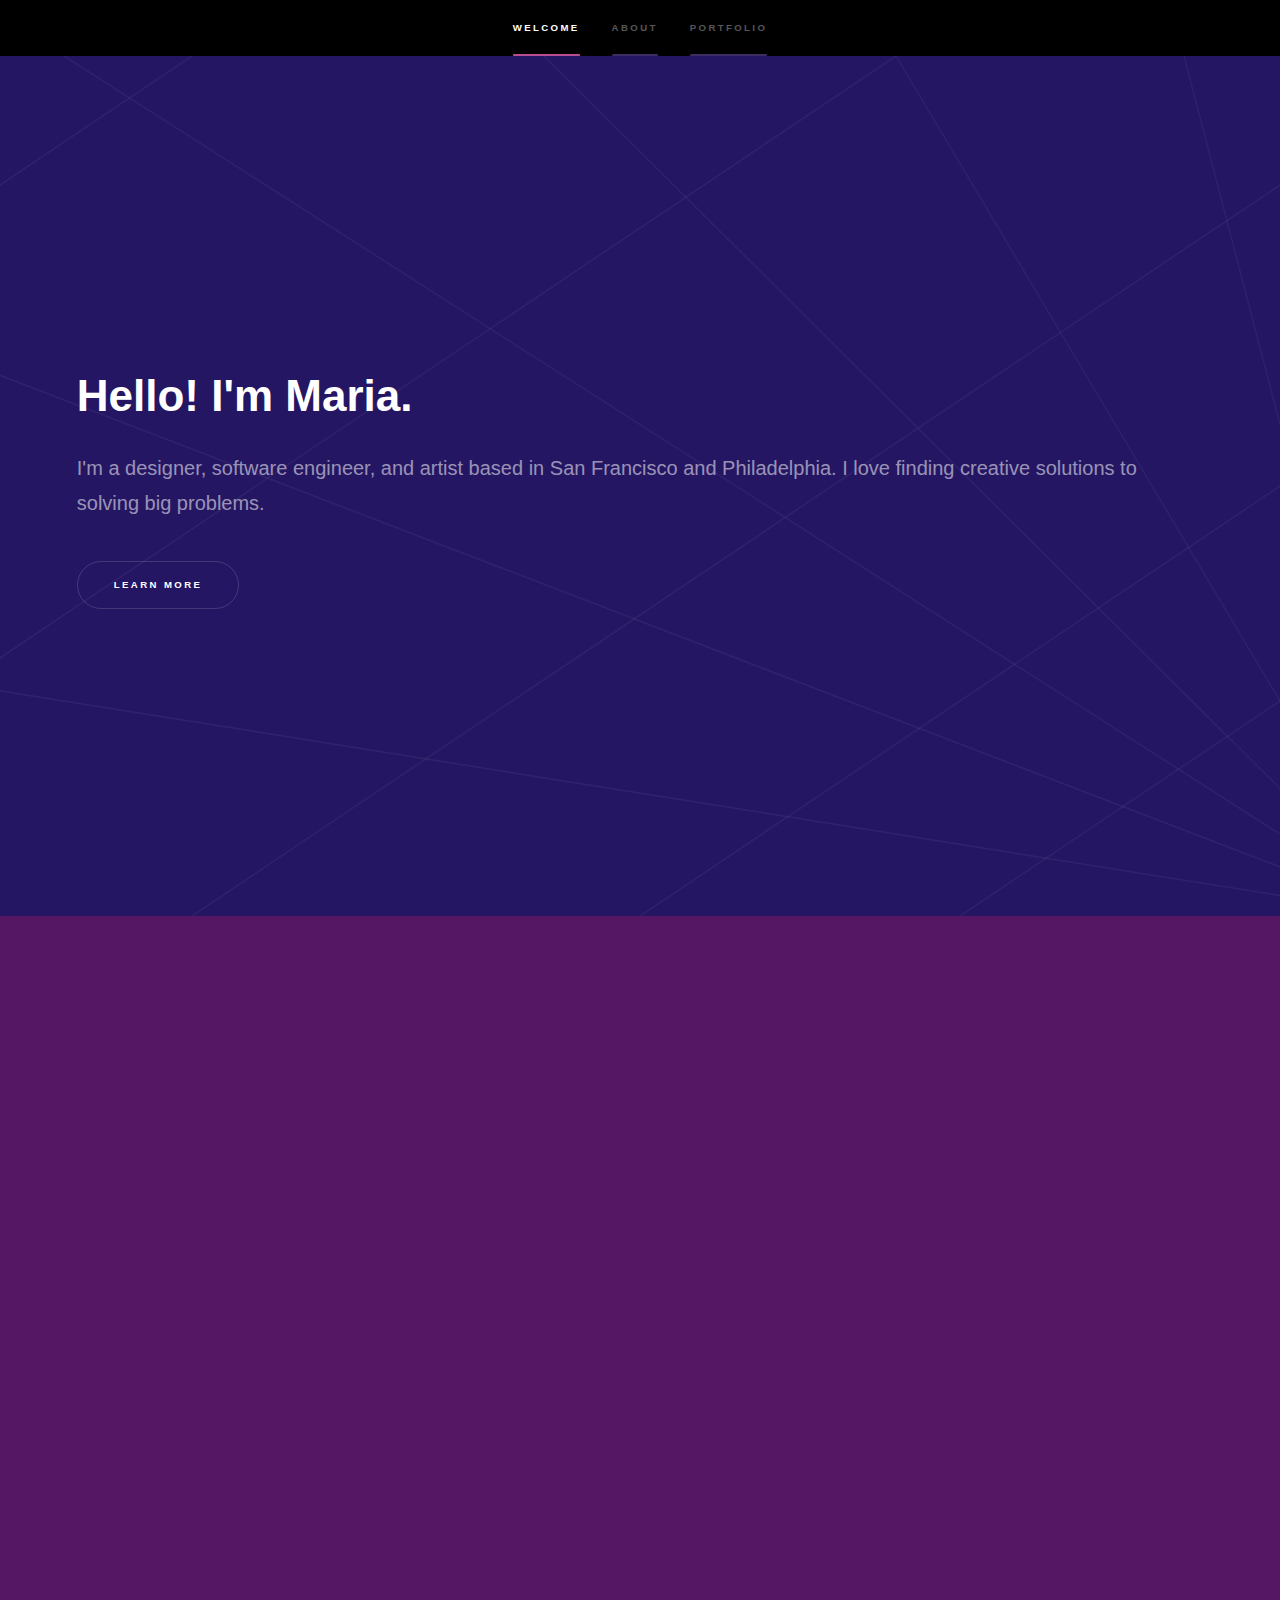
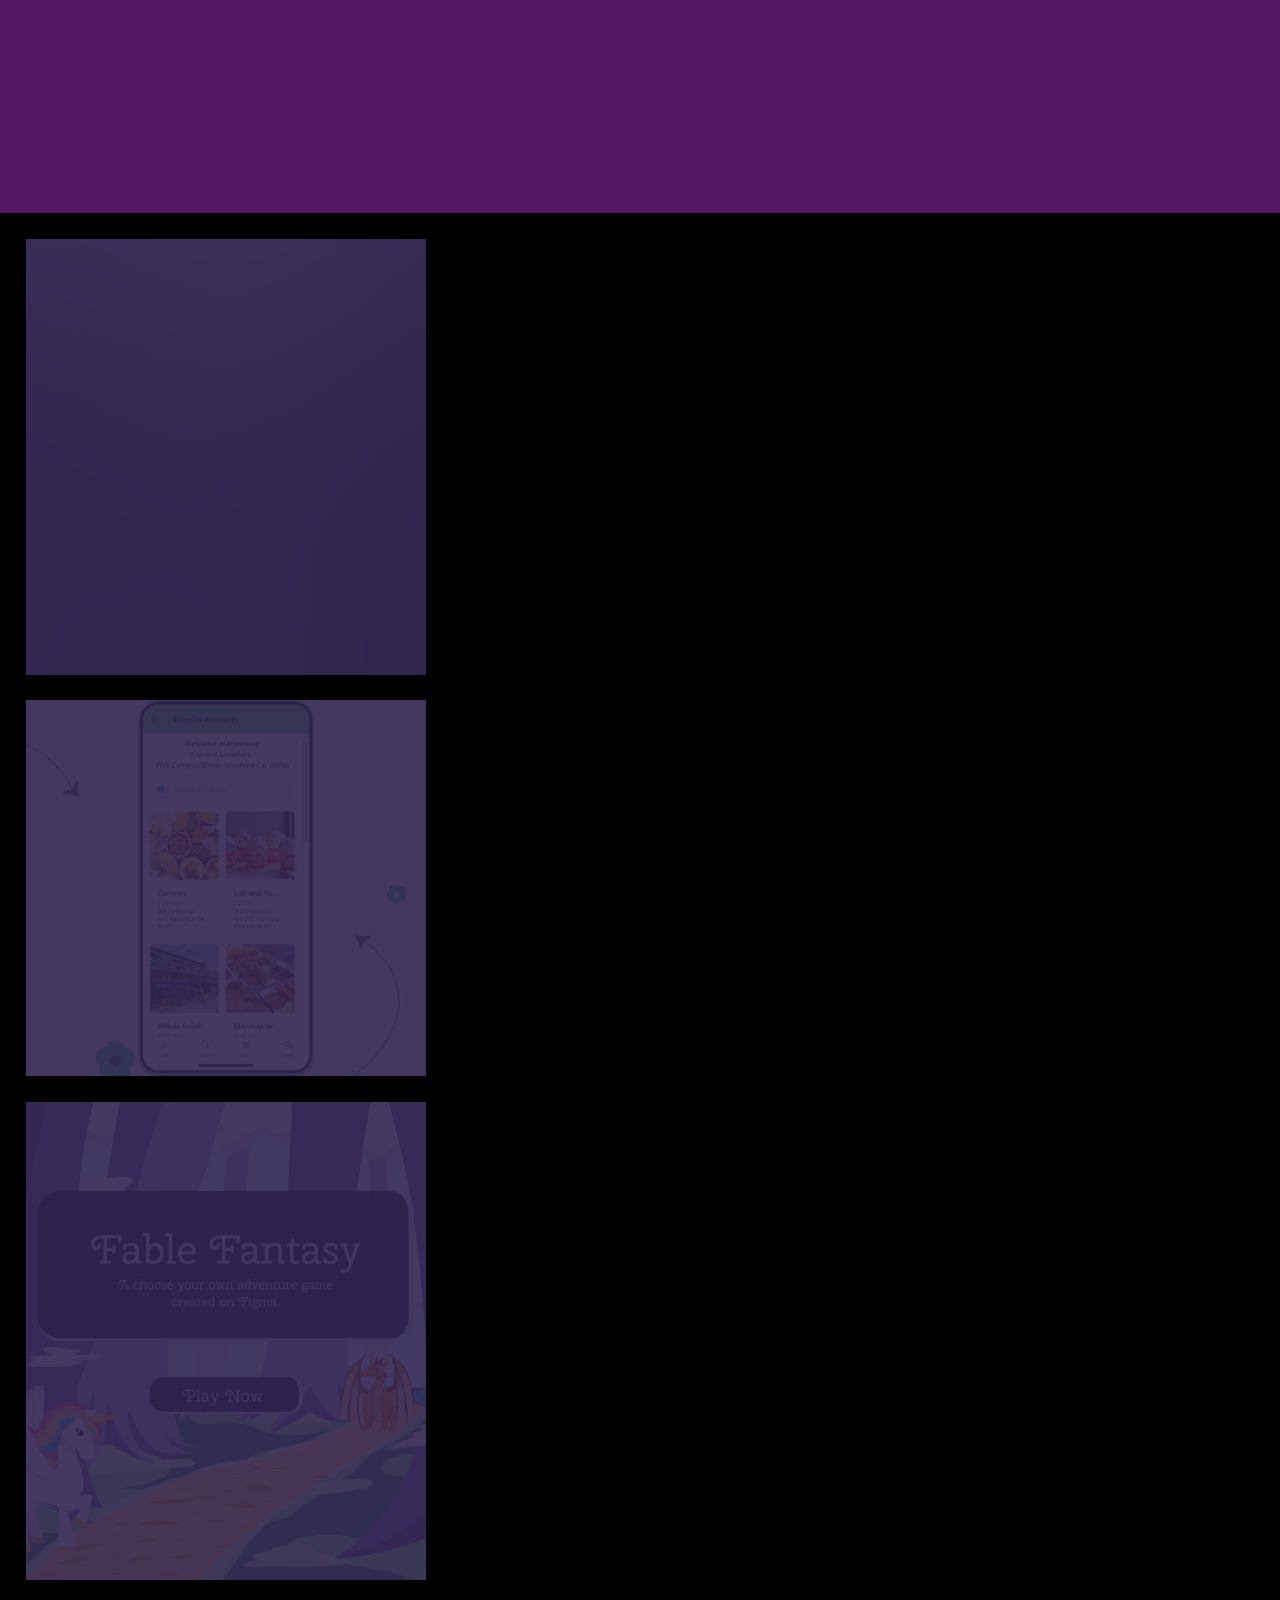
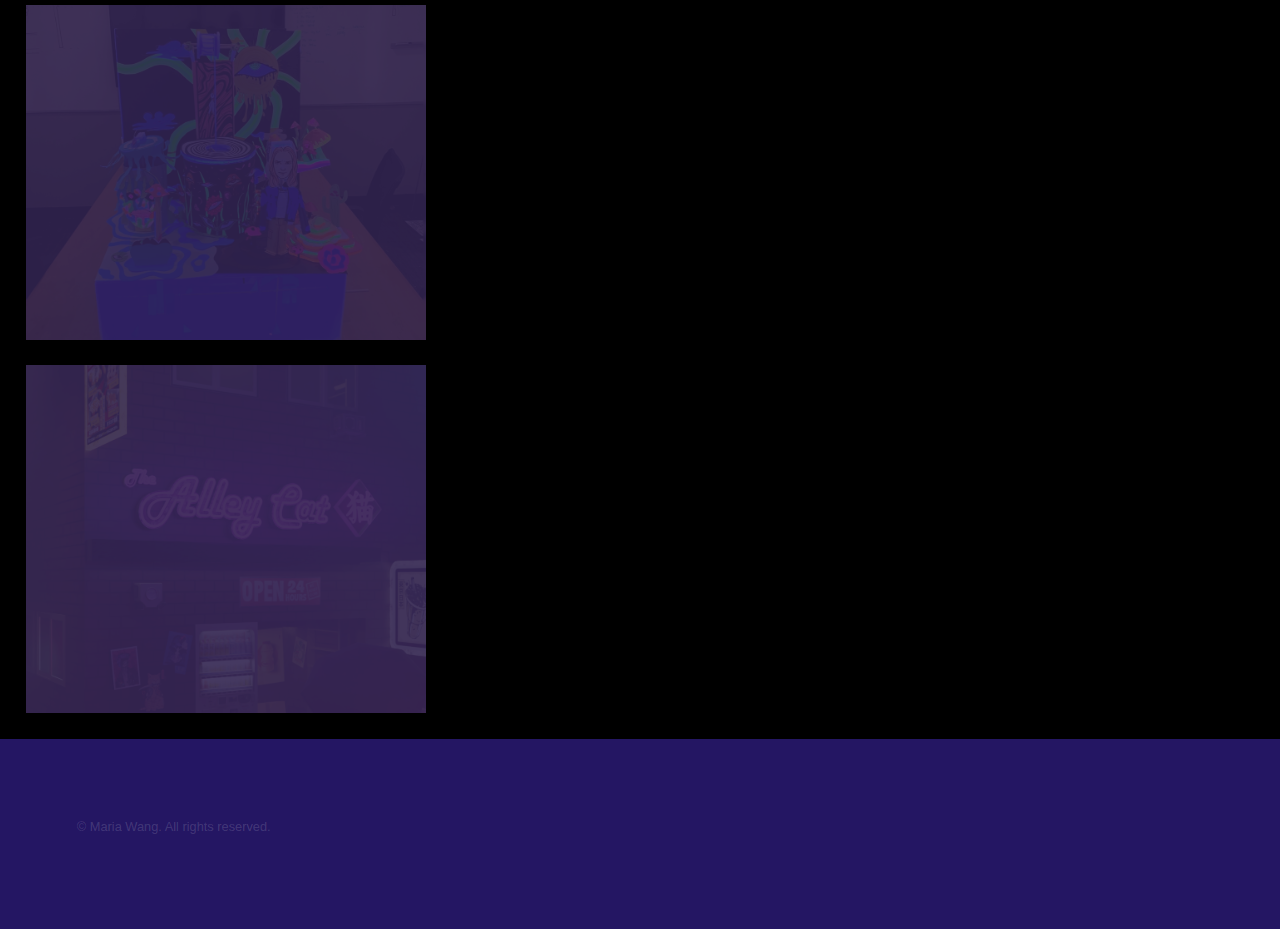
==== index.html @ 8a00b140 "revised portfolio" ====
<!DOCTYPE HTML>
<!--
	Hyperspace by HTML5 UP
	html5up.net | @ajlkn
	Free for personal and commercial use under the CCA 3.0 license (html5up.net/license)
-->
<html>
	<head>
		<title>Maria Wang</title>
		<meta charset="utf-8" />
		<meta name="viewport" content="width=device-width, initial-scale=1, user-scalable=no" />
		<link rel="stylesheet" href="assets/css/main.css" />
		<noscript><link rel="stylesheet" href="assets/css/noscript.css" /></noscript>
        <link rel="icon" type="image/x-icon" href="/images/favicon.ico">
	</head>
	<body class="is-preload">

		<!-- Sidebar -->
			<section id="sidebar">
				<div class="inner">
					<nav>
						<ul>
							<li><a href="#intro">Welcome</a></li>
							<li><a href="#one">About</a></li>
							<li><a href="#two">Portfolio</a></li>
							<!-- <li><a href="#three">Contact</a></li> -->
						</ul>
					</nav>
                    
				</div>
			</section>

		<!-- Wrapper -->
			<div id="wrapper">

				<!-- Intro -->
					<section id="intro" class="wrapper style1 fullscreen fade-up">
						<div class="inner">
                            <h1>Hello! I'm Maria.</h1>
                            <p>I'm a designer, software engineer, and artist based in San Francisco and Philadelphia. I love finding creative solutions to solving big problems.</p>
                            <ul class="actions">
                                <li><a href="#one" class="button scrolly">Learn More</a></li>
                            </ul>
						</div>
					</section>

				<!-- One: About -->
					<section id="one" class="wrapper style3 fade-up">
						<div class="inner">
                            <h2>About Me!</h2>
							<p>Hello! I'm an undergradate at Stanford University majoring in Design (AI + UI/UX track) and Computer Science (Human-Computer Interaction track). I'm interested in the intersection between technology, design, and social impact.</p>
                            <div class="split style1">
								<section>
									<div class="features">
                                        <section>
                                            <a class="icon solid major fa-server"></a>
                                            <h3>Backend and Data Science</h3>
                                            <p>Python, C, C++, PHP, Unix, Linux, Windows, MATLAB</p>
                                        </section>
                                        <section>
                                            <a class="icon solid major fa-laptop"></a>
                                            <h3>Frontend</h3>
                                            <p>HTML, CSS, JavaScript, React</p>
                                        </section>
                                        <section>
                                            <span class="icon solid major fa-pen-nib"></span>
                                            <h3>Design and Art</h3>
                                            <p>Blender, Figma, Webflow, Procreate, Adobe Photoshop and Illustrator</p>
                                        </section>
                                        <section>
                                            <span class="icon solid major fa-language"></span>
                                            <h3>Languages</h3>
                                            <p>Fluent in Mandarin, Conversational in Spanish</p>
                                        </section>
                                    </div>
								</section>
								<section>
									<ul class="contact">
										<li>
											<span class="image fit-profilepic"><img src="images/profile_pic.jpg" alt="" /></span>
										</li>
                                        <li>
											<h3>Locations</h3>
											<p>Stanford, CA<br />
											Philadelphia, PA</p>
										</li>
										<li>
											<h3>Interests!</h3>
											<p>renewables, volunteering, visual arts, indie music, museums, reading, chess, skateboarding, fashion, birds, sustainability, poetry, entrepreneurship</p>
										</li>
										<li>
											<h3>Socials</h3>
											<ul class="icons">
                                                <li><a href="https://www.linkedin.com/in/maria-wang-stanford/" class="icon brands fa-linkedin-in"><span class="label">LinkedIn</span></a></li>
                                                <li><a href="https://www.figma.com/@siegeofravens" class="icon brands fa-figma"><span class="label">Facebook</span></a></li>
                                                <li><a href="https://github.com/siegeofravens" class="icon brands fa-github"><span class="label">GitHub</span></a></li>
                                            </ul>
										</li>
									</ul>
								</section>
							</div>
						</div>
					</section>

				<!-- Two: Portfolio -->
					<section id="two" class="wrapper style2 spotlights">
						<section class="wrapper">
							<a href="https://devpost.com/software/redeal" class="image"><img src="images/pic02.jpg" alt="" data-position="center center" /></a>
							<div class="content">
								<div class="inner">
									<h2>Interval: Musical Matchmaking</h2>
									<p>Social app algorithmically matching users with their Spotify data.</p>
                                    <p>In a team of three, I am the lead front-end developer, designer, and user researcher. Currently working on early-stage user testing, refining the algorithm, and designing a consistent visual language.</p>
									<ul class="actions">
										<!-- <li><a href="https://devpost.com/software/redeal" class="button primary">Devpost</a></li> -->
                                        <li><blockquote>HTML, CSS, JavaScript, PHP, Figma, MySQL, Python</blockquote></li>
                                    </ul>
								</div>
							</div>
						</section>
                        <section class="wrapper">
							<a href="https://devpost.com/software/redeal" class="image"><img src="images/ReDeal-cover.jpg" alt="" data-position="center center" /></a>
							<div class="content">
								<div class="inner">
									<h2>ReDeal: Marketplace App</h2>
									<p>App facilitating sustainable, affordable shopping that prevents food and inventory waste. Built on ReTool using JavaScript, MongoDB, and HTML/CSS. Team project submitted to Treehacks 2023.</p>
									<ul class="actions">
										<li><a href="https://devpost.com/software/redeal" class="button primary">Devpost</a></li>
                                        <li><blockquote>HTML, CSS, JavaScript, Retool, MongoDB, Figma</blockquote></li>
                                    </ul>
								</div>
							</div>
						</section>
						<section class="wrapper">
							<a href="https://www.figma.com/community/file/1211294767256677250" class="image"><img src="images/fable-fantasy-cover.jpg" alt="" data-position="top center" /></a>
							<div class="content">
								<div class="inner">
									<h2>Fable Fantasy: A Choose-Your-Own-Adventure Game</h2>
									<p>A whimsical choose-your-own adventure game created on Figma. All vectors, art, and storylines are original. I primarily worked on Figma interactions, animation-friendly vectors, and collaborated with Ryan on the design language and color palette of the storylines. Team project for the course ME101: Visual Thinking.</p>
									<ul class="actions">
										<li><a href="https://www.figma.com/community/file/1211294767256677250/fable-fantasy-a-choose-your-own-adventure-game" class="button primary">Live Demo</a></li>
                                        <li><a href="https://www.ryanlian.com/design/fable-fantasy" class="button primary">Overview</a> <p>(Courtesy of Ryan Lian)</p></li>
                                        <li><blockquote>Figma, Procreate, Vectornator</blockquote></li>
                                    </ul>
								</div>
							</div>
						</section>
						<section class="wrapper">
							<a class="image"><img src="images/illusionland-cover.JPG" alt="" data-position="25% 25%" /></a>
							<div class="content">
								<div class="inner">
									<h2>Illusionland: Paper Automata</h2>
									<p>Creative automaton of a scene using foamboard and unique mechanics. Team project for the course ME101: Visual Thinking.</p>
									<ul class="actions">
										<!-- <li><a href="#" class="button">Learn more</a></li> -->
									</ul>
								</div>
							</div>
						</section>
                        <section class="wrapper">
							<a class="image"><img src="images/alleycat-cover.png" alt="" data-position="25% 25%" /></a>
							<div class="content">
								<div class="inner">
									<h2>Alley Cat Blender Rendering</h2>
									<p>Art created using Blender's ray tracing engine (Cycles). Uses original geometry, materials, and textures. Final project for the course CS148: Computer Graphics.</p>
									<ul class="actions">
										<!-- <li><a href="#" class="button">Learn more</a></li> -->
                                        <li><blockquote>Blender, Python</blockquote></li>
									</ul>
								</div>
							</div>
						</section>
					</section>



				<!-- Three 
					<section id="three" class="wrapper style1 fade-up">
						<div class="inner">
							<h2>Get in touch</h2>
							<p>Phasellus convallis elit id ullamcorper pulvinar. Duis aliquam turpis mauris, eu ultricies erat malesuada quis. Aliquam dapibus, lacus eget hendrerit bibendum, urna est aliquam sem, sit amet imperdiet est velit quis lorem.</p>
							<div class="split style1">
								<section>
									<form method="post" action="#">
										<div class="fields">
											<div class="field half">
												<label for="name">Name</label>
												<input type="text" name="name" id="name" />
											</div>
											<div class="field half">
												<label for="email">Email</label>
												<input type="text" name="email" id="email" />
											</div>
											<div class="field">
												<label for="message">Message</label>
												<textarea name="message" id="message" rows="5"></textarea>
											</div>
										</div>
										<ul class="actions">
											<li><a href="" class="button submit">Send Message</a></li>
										</ul>
									</form>
								</section>
								<section>
									<ul class="contact">
										<li>
											<h3>Address</h3>
											<span>12345 Somewhere Road #654<br />
											Nashville, TN 00000-0000<br />
											USA</span>
										</li>
										<li>
											<h3>Email</h3>
											<a href="#">user@untitled.tld</a>
										</li>
										<li>
											<h3>Phone</h3>
											<span>(000) 000-0000</span>
										</li>
										<li>
											<h3>Social</h3>
											<ul class="icons">
                                                <li><a href="https://www.linkedin.com/in/maria-wang-stanford/" class="icon brands fa-linkedin-in"><span class="label">LinkedIn</span></a></li>
                                                <li><a href="https://www.figma.com/@siegeofravens" class="icon brands fa-figma"><span class="label">Facebook</span></a></li>
                                                <li><a href="https://github.com/siegeofravens" class="icon brands fa-github"><span class="label">GitHub</span></a></li>
                                                <li><a href="https://www.instagram.com/siegeofravens/" class="icon brands fa-instagram"><span class="label">Instagram</span></a></li>
                                            </ul>
										</li>
									</ul>
								</section>
							</div>
						</div>
					</section>

			</div>
            -->

		<!-- Footer -->
			<footer id="footer" class="wrapper style1">
				<div class="inner">
					<ul class="menu">
						<li><p>&copy; Maria Wang. All rights reserved.</p></li>
					</ul>
				</div>
			</footer>

		<!-- Scripts -->
			<script src="assets/js/jquery.min.js"></script>
			<script src="assets/js/jquery.scrollex.min.js"></script>
			<script src="assets/js/jquery.scrolly.min.js"></script>
			<script src="assets/js/browser.min.js"></script>
			<script src="assets/js/breakpoints.min.js"></script>
			<script src="assets/js/util.js"></script>
			<script src="assets/js/main.js"></script>

	</body>
</html>
---- assets/css/main.css ----
@import url(fontawesome-all.min.css);

/*
	Hyperspace by HTML5 UP
	html5up.net | @ajlkn
	Free for personal and commercial use under the CCA 3.0 license (html5up.net/license)
*/

html, body, div, span, applet, object,
iframe, h1, h2, h3, h4, h5, h6, p, blockquote,
pre, a, abbr, acronym, address, big, cite,
code, del, dfn, em, img, ins, kbd, q, s, samp,
small, strike, strong, sub, sup, tt, var, b,
u, i, center, dl, dt, dd, ol, ul, li, fieldset,
form, label, legend, table, caption, tbody,
tfoot, thead, tr, th, td, article, aside,
canvas, details, embed, figure, figcaption,
footer, header, hgroup, menu, nav, output, ruby,
section, summary, time, mark, audio, video {
	margin: 0;
	padding: 0;
	border: 0;
	font-size: 100%;
    font-family: "Century Gothic", CenturyGothic, AppleGothic, sans-serif;
	vertical-align: baseline;}

article, aside, details, figcaption, figure,
footer, header, hgroup, menu, nav, section {
	display: block;}

body {
	line-height: 1;
}

ol, ul {
	list-style: none;
}

blockquote, q {
	quotes: none;
}

	blockquote:before, blockquote:after, q:before, q:after {
		content: '';
		content: none;
	}

table {
	border-collapse: collapse;
	border-spacing: 0;
}

body {
	-webkit-text-size-adjust: none;
}

mark {
	background-color: transparent;
	color: inherit;
}

input::-moz-focus-inner {
	border: 0;
	padding: 0;
}

input, select, textarea {
	-moz-appearance: none;
	-webkit-appearance: none;
	-ms-appearance: none;
	appearance: none;
}

/* Basic */

	@-ms-viewport {
		width: device-width;
	}

	body {
		-ms-overflow-style: scrollbar;
	}

	@media screen and (max-width: 480px) {

		html, body {
			min-width: 320px;
		}

	}

	html {
		box-sizing: border-box;
	}

	*, *:before, *:after {
		box-sizing: inherit;
	}

	body {
		background: #312450;
	}

		body.is-preload *, body.is-preload *:before, body.is-preload *:after {
			-moz-animation: none !important;
			-webkit-animation: none !important;
			-ms-animation: none !important;
			animation: none !important;
			-moz-transition: none !important;
			-webkit-transition: none !important;
			-ms-transition: none !important;
			transition: none !important;
		}

/* Type */

	body, input, select, textarea {
		color: rgba(255, 255, 255, 0.55);
		font-family: Arial, Helvetica, sans-serif;
		font-size: 16.5pt;
		font-weight: normal;
		line-height: 1.75;
	}

		@media screen and (max-width: 1680px) {

			body, input, select, textarea {
				font-size: 13pt;
			}

		}

		@media screen and (max-width: 1280px) {

			body, input, select, textarea {
				font-size: 12pt;
			}

		}

		@media screen and (max-width: 360px) {

			body, input, select, textarea {
				font-size: 11pt;
			}

		}

	a {
		-moz-transition: color 0.2s ease, border-bottom-color 0.2s ease;
		-webkit-transition: color 0.2s ease, border-bottom-color 0.2s ease;
		-ms-transition: color 0.2s ease, border-bottom-color 0.2s ease;
		transition: color 0.2s ease, border-bottom-color 0.2s ease;
		border-bottom: dotted 1px rgba(255, 255, 255, 0.35);
		color: inherit;
		text-decoration: none;
	}

		a:hover {
			border-bottom-color: transparent;
			color: #ffffff;
		}

	strong, b {
		color: #ffffff;
		font-weight: bold;
	}

	em, i {
		font-style: italic;
	}

	p {
		margin: 0 0 2em 0;
        font-family: "Century Gothic", CenturyGothic, AppleGothic, sans-serif;
	}

	h1, h2, h3, h4, h5, h6 {
		color: #ffffff;
		font-weight: bold;
		line-height: 1.5;
		margin: 0 0 0.5em 0;
        font-family: "Century Gothic", CenturyGothic, AppleGothic, sans-serif;
	}

		h1 a, h2 a, h3 a, h4 a, h5 a, h6 a {
			color: inherit;
			text-decoration: none;
		}

	h1 {
		font-size: 2.75em;
	}

		h1.major {
			margin: 0 0 1.3em 0;
			position: relative;
			padding-bottom: 0.35em;
		}

			h1.major:after {
				background-image: -moz-linear-gradient(to right, #5e42a6, #b74e91);
				background-image: -webkit-linear-gradient(to right, #5e42a6, #b74e91);
				background-image: -ms-linear-gradient(to right, #5e42a6, #b74e91);
				background-image: linear-gradient(to right, #5e42a6, #b74e91);
				-moz-transition: max-width 0.2s ease;
				-webkit-transition: max-width 0.2s ease;
				-ms-transition: max-width 0.2s ease;
				transition: max-width 0.2s ease;
				border-radius: 0.2em;
				bottom: 0;
				content: '';
				height: 0.05em;
				position: absolute;
				right: 0;
				width: 100%;
			}

	h2 {
		font-size: 1.75em;
	}

	h3 {
		font-size: 1.1em;
	}

	h4 {
		font-size: 1em;
	}

	h5 {
		font-size: 0.8em;
	}

	h6 {
		font-size: 0.6em;
	}

	@media screen and (max-width: 736px) {

		h1 {
			font-size: 2em;
		}

		h2 {
			font-size: 1.25em;
		}

		h3 {
			font-size: 1em;
		}

		h4 {
			font-size: 0.8em;
		}

		h5 {
			font-size: 0.6em;
		}

		h6 {
			font-size: 0.6em;
		}

	}

	sub {
		font-size: 0.8em;
		position: relative;
		top: 0.5em;
	}

	sup {
		font-size: 0.8em;
		position: relative;
		top: -0.5em;
	}

	blockquote {
		border-left: solid 4px rgba(255, 255, 255, 0.15);
		font-style: italic;
		margin: 0 0 2em 0;
		padding: 0.5em 0 0.5em 2em;
	}

	code {
		background: rgba(255, 255, 255, 0.05);
		border-radius: 0.25em;
		border: solid 1px rgba(255, 255, 255, 0.15);
		font-family: "Courier New", monospace;
		font-size: 0.9em;
		margin: 0 0.25em;
		padding: 0.25em 0.65em;
	}

	pre {
		-webkit-overflow-scrolling: touch;
		font-family: "Courier New", monospace;
		font-size: 0.9em;
		margin: 0 0 2em 0;
	}

		pre code {
			display: block;
			line-height: 1.75em;
			padding: 1em 1.5em;
			overflow-x: auto;
		}

	hr {
		border: 0;
		border-bottom: solid 1px rgba(255, 255, 255, 0.15);
		margin: 2em 0;
	}

		hr.major {
			margin: 3em 0;
		}

	.align-left {
		text-align: left;
	}

	.align-center {
		text-align: center;
	}

	.align-right {
		text-align: right;
	}

/* Row */

	.row {
		display: flex;
		flex-wrap: wrap;
		box-sizing: border-box;
		align-items: stretch;
	}

		.row > * {
			box-sizing: border-box;
		}

		.row.gtr-uniform > * > :last-child {
			margin-bottom: 0;
		}

		.row.aln-left {
			justify-content: flex-start;
		}

		.row.aln-center {
			justify-content: center;
		}

		.row.aln-right {
			justify-content: flex-end;
		}

		.row.aln-top {
			align-items: flex-start;
		}

		.row.aln-middle {
			align-items: center;
		}

		.row.aln-bottom {
			align-items: flex-end;
		}

		.row > .imp {
			order: -1;
		}

		.row > .col-1 {
			width: 8.33333%;
		}

		.row > .off-1 {
			margin-left: 8.33333%;
		}

		.row > .col-2 {
			width: 16.66667%;
		}

		.row > .off-2 {
			margin-left: 16.66667%;
		}

		.row > .col-3 {
			width: 25%;
		}

		.row > .off-3 {
			margin-left: 25%;
		}

		.row > .col-4 {
			width: 33.33333%;
		}

		.row > .off-4 {
			margin-left: 33.33333%;
		}

		.row > .col-5 {
			width: 41.66667%;
		}

		.row > .off-5 {
			margin-left: 41.66667%;
		}

		.row > .col-6 {
			width: 50%;
		}

		.row > .off-6 {
			margin-left: 50%;
		}

		.row > .col-7 {
			width: 58.33333%;
		}

		.row > .off-7 {
			margin-left: 58.33333%;
		}

		.row > .col-8 {
			width: 66.66667%;
		}

		.row > .off-8 {
			margin-left: 66.66667%;
		}

		.row > .col-9 {
			width: 75%;
		}

		.row > .off-9 {
			margin-left: 75%;
		}

		.row > .col-10 {
			width: 83.33333%;
		}

		.row > .off-10 {
			margin-left: 83.33333%;
		}

		.row > .col-11 {
			width: 91.66667%;
		}

		.row > .off-11 {
			margin-left: 91.66667%;
		}

		.row > .col-12 {
			width: 100%;
		}

		.row > .off-12 {
			margin-left: 100%;
		}

		.row.gtr-0 {
			margin-top: 0;
			margin-left: 0em;
		}

			.row.gtr-0 > * {
				padding: 0 0 0 0em;
			}

			.row.gtr-0.gtr-uniform {
				margin-top: 0em;
			}

				.row.gtr-0.gtr-uniform > * {
					padding-top: 0em;
				}

		.row.gtr-25 {
			margin-top: 0;
			margin-left: -0.375em;
		}

			.row.gtr-25 > * {
				padding: 0 0 0 0.375em;
			}

			.row.gtr-25.gtr-uniform {
				margin-top: -0.375em;
			}

				.row.gtr-25.gtr-uniform > * {
					padding-top: 0.375em;
				}

		.row.gtr-50 {
			margin-top: 0;
			margin-left: -0.75em;
		}

			.row.gtr-50 > * {
				padding: 0 0 0 0.75em;
			}

			.row.gtr-50.gtr-uniform {
				margin-top: -0.75em;
			}

				.row.gtr-50.gtr-uniform > * {
					padding-top: 0.75em;
				}

		.row {
			margin-top: 0;
			margin-left: -1.5em;
		}

			.row > * {
				padding: 0 0 0 1.5em;
			}

			.row.gtr-uniform {
				margin-top: -1.5em;
			}

				.row.gtr-uniform > * {
					padding-top: 1.5em;
				}

		.row.gtr-150 {
			margin-top: 0;
			margin-left: -2.25em;
		}

			.row.gtr-150 > * {
				padding: 0 0 0 2.25em;
			}

			.row.gtr-150.gtr-uniform {
				margin-top: -2.25em;
			}

				.row.gtr-150.gtr-uniform > * {
					padding-top: 2.25em;
				}

		.row.gtr-200 {
			margin-top: 0;
			margin-left: -3em;
		}

			.row.gtr-200 > * {
				padding: 0 0 0 3em;
			}

			.row.gtr-200.gtr-uniform {
				margin-top: -3em;
			}

				.row.gtr-200.gtr-uniform > * {
					padding-top: 3em;
				}

		@media screen and (max-width: 1680px) {

			.row {
				display: flex;
				flex-wrap: wrap;
				box-sizing: border-box;
				align-items: stretch;
			}

				.row > * {
					box-sizing: border-box;
				}

				.row.gtr-uniform > * > :last-child {
					margin-bottom: 0;
				}

				.row.aln-left {
					justify-content: flex-start;
				}

				.row.aln-center {
					justify-content: center;
				}

				.row.aln-right {
					justify-content: flex-end;
				}

				.row.aln-top {
					align-items: flex-start;
				}

				.row.aln-middle {
					align-items: center;
				}

				.row.aln-bottom {
					align-items: flex-end;
				}

				.row > .imp-xlarge {
					order: -1;
				}

				.row > .col-1-xlarge {
					width: 8.33333%;
				}

				.row > .off-1-xlarge {
					margin-left: 8.33333%;
				}

				.row > .col-2-xlarge {
					width: 16.66667%;
				}

				.row > .off-2-xlarge {
					margin-left: 16.66667%;
				}

				.row > .col-3-xlarge {
					width: 25%;
				}

				.row > .off-3-xlarge {
					margin-left: 25%;
				}

				.row > .col-4-xlarge {
					width: 33.33333%;
				}

				.row > .off-4-xlarge {
					margin-left: 33.33333%;
				}

				.row > .col-5-xlarge {
					width: 41.66667%;
				}

				.row > .off-5-xlarge {
					margin-left: 41.66667%;
				}

				.row > .col-6-xlarge {
					width: 50%;
				}

				.row > .off-6-xlarge {
					margin-left: 50%;
				}

				.row > .col-7-xlarge {
					width: 58.33333%;
				}

				.row > .off-7-xlarge {
					margin-left: 58.33333%;
				}

				.row > .col-8-xlarge {
					width: 66.66667%;
				}

				.row > .off-8-xlarge {
					margin-left: 66.66667%;
				}

				.row > .col-9-xlarge {
					width: 75%;
				}

				.row > .off-9-xlarge {
					margin-left: 75%;
				}

				.row > .col-10-xlarge {
					width: 83.33333%;
				}

				.row > .off-10-xlarge {
					margin-left: 83.33333%;
				}

				.row > .col-11-xlarge {
					width: 91.66667%;
				}

				.row > .off-11-xlarge {
					margin-left: 91.66667%;
				}

				.row > .col-12-xlarge {
					width: 100%;
				}

				.row > .off-12-xlarge {
					margin-left: 100%;
				}

				.row.gtr-0 {
					margin-top: 0;
					margin-left: 0em;
				}

					.row.gtr-0 > * {
						padding: 0 0 0 0em;
					}

					.row.gtr-0.gtr-uniform {
						margin-top: 0em;
					}

						.row.gtr-0.gtr-uniform > * {
							padding-top: 0em;
						}

				.row.gtr-25 {
					margin-top: 0;
					margin-left: -0.375em;
				}

					.row.gtr-25 > * {
						padding: 0 0 0 0.375em;
					}

					.row.gtr-25.gtr-uniform {
						margin-top: -0.375em;
					}

						.row.gtr-25.gtr-uniform > * {
							padding-top: 0.375em;
						}

				.row.gtr-50 {
					margin-top: 0;
					margin-left: -0.75em;
				}

					.row.gtr-50 > * {
						padding: 0 0 0 0.75em;
					}

					.row.gtr-50.gtr-uniform {
						margin-top: -0.75em;
					}

						.row.gtr-50.gtr-uniform > * {
							padding-top: 0.75em;
						}

				.row {
					margin-top: 0;
					margin-left: -1.5em;
				}

					.row > * {
						padding: 0 0 0 1.5em;
					}

					.row.gtr-uniform {
						margin-top: -1.5em;
					}

						.row.gtr-uniform > * {
							padding-top: 1.5em;
						}

				.row.gtr-150 {
					margin-top: 0;
					margin-left: -2.25em;
				}

					.row.gtr-150 > * {
						padding: 0 0 0 2.25em;
					}

					.row.gtr-150.gtr-uniform {
						margin-top: -2.25em;
					}

						.row.gtr-150.gtr-uniform > * {
							padding-top: 2.25em;
						}

				.row.gtr-200 {
					margin-top: 0;
					margin-left: -3em;
				}

					.row.gtr-200 > * {
						padding: 0 0 0 3em;
					}

					.row.gtr-200.gtr-uniform {
						margin-top: -3em;
					}

						.row.gtr-200.gtr-uniform > * {
							padding-top: 3em;
						}

		}

		@media screen and (max-width: 1280px) {

			.row {
				display: flex;
				flex-wrap: wrap;
				box-sizing: border-box;
				align-items: stretch;
			}

				.row > * {
					box-sizing: border-box;
				}

				.row.gtr-uniform > * > :last-child {
					margin-bottom: 0;
				}

				.row.aln-left {
					justify-content: flex-start;
				}

				.row.aln-center {
					justify-content: center;
				}

				.row.aln-right {
					justify-content: flex-end;
				}

				.row.aln-top {
					align-items: flex-start;
				}

				.row.aln-middle {
					align-items: center;
				}

				.row.aln-bottom {
					align-items: flex-end;
				}

				.row > .imp-large {
					order: -1;
				}

				.row > .col-1-large {
					width: 8.33333%;
				}

				.row > .off-1-large {
					margin-left: 8.33333%;
				}

				.row > .col-2-large {
					width: 16.66667%;
				}

				.row > .off-2-large {
					margin-left: 16.66667%;
				}

				.row > .col-3-large {
					width: 25%;
				}

				.row > .off-3-large {
					margin-left: 25%;
				}

				.row > .col-4-large {
					width: 33.33333%;
				}

				.row > .off-4-large {
					margin-left: 33.33333%;
				}

				.row > .col-5-large {
					width: 41.66667%;
				}

				.row > .off-5-large {
					margin-left: 41.66667%;
				}

				.row > .col-6-large {
					width: 50%;
				}

				.row > .off-6-large {
					margin-left: 50%;
				}

				.row > .col-7-large {
					width: 58.33333%;
				}

				.row > .off-7-large {
					margin-left: 58.33333%;
				}

				.row > .col-8-large {
					width: 66.66667%;
				}

				.row > .off-8-large {
					margin-left: 66.66667%;
				}

				.row > .col-9-large {
					width: 75%;
				}

				.row > .off-9-large {
					margin-left: 75%;
				}

				.row > .col-10-large {
					width: 83.33333%;
				}

				.row > .off-10-large {
					margin-left: 83.33333%;
				}

				.row > .col-11-large {
					width: 91.66667%;
				}

				.row > .off-11-large {
					margin-left: 91.66667%;
				}

				.row > .col-12-large {
					width: 100%;
				}

				.row > .off-12-large {
					margin-left: 100%;
				}

				.row.gtr-0 {
					margin-top: 0;
					margin-left: 0em;
				}

					.row.gtr-0 > * {
						padding: 0 0 0 0em;
					}

					.row.gtr-0.gtr-uniform {
						margin-top: 0em;
					}

						.row.gtr-0.gtr-uniform > * {
							padding-top: 0em;
						}

				.row.gtr-25 {
					margin-top: 0;
					margin-left: -0.375em;
				}

					.row.gtr-25 > * {
						padding: 0 0 0 0.375em;
					}

					.row.gtr-25.gtr-uniform {
						margin-top: -0.375em;
					}

						.row.gtr-25.gtr-uniform > * {
							padding-top: 0.375em;
						}

				.row.gtr-50 {
					margin-top: 0;
					margin-left: -0.75em;
				}

					.row.gtr-50 > * {
						padding: 0 0 0 0.75em;
					}

					.row.gtr-50.gtr-uniform {
						margin-top: -0.75em;
					}

						.row.gtr-50.gtr-uniform > * {
							padding-top: 0.75em;
						}

				.row {
					margin-top: 0;
					margin-left: -1.5em;
				}

					.row > * {
						padding: 0 0 0 1.5em;
					}

					.row.gtr-uniform {
						margin-top: -1.5em;
					}

						.row.gtr-uniform > * {
							padding-top: 1.5em;
						}

				.row.gtr-150 {
					margin-top: 0;
					margin-left: -2.25em;
				}

					.row.gtr-150 > * {
						padding: 0 0 0 2.25em;
					}

					.row.gtr-150.gtr-uniform {
						margin-top: -2.25em;
					}

						.row.gtr-150.gtr-uniform > * {
							padding-top: 2.25em;
						}

				.row.gtr-200 {
					margin-top: 0;
					margin-left: -3em;
				}

					.row.gtr-200 > * {
						padding: 0 0 0 3em;
					}

					.row.gtr-200.gtr-uniform {
						margin-top: -3em;
					}

						.row.gtr-200.gtr-uniform > * {
							padding-top: 3em;
						}

		}

		@media screen and (max-width: 980px) {

			.row {
				display: flex;
				flex-wrap: wrap;
				box-sizing: border-box;
				align-items: stretch;
			}

				.row > * {
					box-sizing: border-box;
				}

				.row.gtr-uniform > * > :last-child {
					margin-bottom: 0;
				}

				.row.aln-left {
					justify-content: flex-start;
				}

				.row.aln-center {
					justify-content: center;
				}

				.row.aln-right {
					justify-content: flex-end;
				}

				.row.aln-top {
					align-items: flex-start;
				}

				.row.aln-middle {
					align-items: center;
				}

				.row.aln-bottom {
					align-items: flex-end;
				}

				.row > .imp-medium {
					order: -1;
				}

				.row > .col-1-medium {
					width: 8.33333%;
				}

				.row > .off-1-medium {
					margin-left: 8.33333%;
				}

				.row > .col-2-medium {
					width: 16.66667%;
				}

				.row > .off-2-medium {
					margin-left: 16.66667%;
				}

				.row > .col-3-medium {
					width: 25%;
				}

				.row > .off-3-medium {
					margin-left: 25%;
				}

				.row > .col-4-medium {
					width: 33.33333%;
				}

				.row > .off-4-medium {
					margin-left: 33.33333%;
				}

				.row > .col-5-medium {
					width: 41.66667%;
				}

				.row > .off-5-medium {
					margin-left: 41.66667%;
				}

				.row > .col-6-medium {
					width: 50%;
				}

				.row > .off-6-medium {
					margin-left: 50%;
				}

				.row > .col-7-medium {
					width: 58.33333%;
				}

				.row > .off-7-medium {
					margin-left: 58.33333%;
				}

				.row > .col-8-medium {
					width: 66.66667%;
				}

				.row > .off-8-medium {
					margin-left: 66.66667%;
				}

				.row > .col-9-medium {
					width: 75%;
				}

				.row > .off-9-medium {
					margin-left: 75%;
				}

				.row > .col-10-medium {
					width: 83.33333%;
				}

				.row > .off-10-medium {
					margin-left: 83.33333%;
				}

				.row > .col-11-medium {
					width: 91.66667%;
				}

				.row > .off-11-medium {
					margin-left: 91.66667%;
				}

				.row > .col-12-medium {
					width: 100%;
				}

				.row > .off-12-medium {
					margin-left: 100%;
				}

				.row.gtr-0 {
					margin-top: 0;
					margin-left: 0em;
				}

					.row.gtr-0 > * {
						padding: 0 0 0 0em;
					}

					.row.gtr-0.gtr-uniform {
						margin-top: 0em;
					}

						.row.gtr-0.gtr-uniform > * {
							padding-top: 0em;
						}

				.row.gtr-25 {
					margin-top: 0;
					margin-left: -0.375em;
				}

					.row.gtr-25 > * {
						padding: 0 0 0 0.375em;
					}

					.row.gtr-25.gtr-uniform {
						margin-top: -0.375em;
					}

						.row.gtr-25.gtr-uniform > * {
							padding-top: 0.375em;
						}

				.row.gtr-50 {
					margin-top: 0;
					margin-left: -0.75em;
				}

					.row.gtr-50 > * {
						padding: 0 0 0 0.75em;
					}

					.row.gtr-50.gtr-uniform {
						margin-top: -0.75em;
					}

						.row.gtr-50.gtr-uniform > * {
							padding-top: 0.75em;
						}

				.row {
					margin-top: 0;
					margin-left: -1.5em;
				}

					.row > * {
						padding: 0 0 0 1.5em;
					}

					.row.gtr-uniform {
						margin-top: -1.5em;
					}

						.row.gtr-uniform > * {
							padding-top: 1.5em;
						}

				.row.gtr-150 {
					margin-top: 0;
					margin-left: -2.25em;
				}

					.row.gtr-150 > * {
						padding: 0 0 0 2.25em;
					}

					.row.gtr-150.gtr-uniform {
						margin-top: -2.25em;
					}

						.row.gtr-150.gtr-uniform > * {
							padding-top: 2.25em;
						}

				.row.gtr-200 {
					margin-top: 0;
					margin-left: -3em;
				}

					.row.gtr-200 > * {
						padding: 0 0 0 3em;
					}

					.row.gtr-200.gtr-uniform {
						margin-top: -3em;
					}

						.row.gtr-200.gtr-uniform > * {
							padding-top: 3em;
						}

		}

		@media screen and (max-width: 736px) {

			.row {
				display: flex;
				flex-wrap: wrap;
				box-sizing: border-box;
				align-items: stretch;
			}

				.row > * {
					box-sizing: border-box;
				}

				.row.gtr-uniform > * > :last-child {
					margin-bottom: 0;
				}

				.row.aln-left {
					justify-content: flex-start;
				}

				.row.aln-center {
					justify-content: center;
				}

				.row.aln-right {
					justify-content: flex-end;
				}

				.row.aln-top {
					align-items: flex-start;
				}

				.row.aln-middle {
					align-items: center;
				}

				.row.aln-bottom {
					align-items: flex-end;
				}

				.row > .imp-small {
					order: -1;
				}

				.row > .col-1-small {
					width: 8.33333%;
				}

				.row > .off-1-small {
					margin-left: 8.33333%;
				}

				.row > .col-2-small {
					width: 16.66667%;
				}

				.row > .off-2-small {
					margin-left: 16.66667%;
				}

				.row > .col-3-small {
					width: 25%;
				}

				.row > .off-3-small {
					margin-left: 25%;
				}

				.row > .col-4-small {
					width: 33.33333%;
				}

				.row > .off-4-small {
					margin-left: 33.33333%;
				}

				.row > .col-5-small {
					width: 41.66667%;
				}

				.row > .off-5-small {
					margin-left: 41.66667%;
				}

				.row > .col-6-small {
					width: 50%;
				}

				.row > .off-6-small {
					margin-left: 50%;
				}

				.row > .col-7-small {
					width: 58.33333%;
				}

				.row > .off-7-small {
					margin-left: 58.33333%;
				}

				.row > .col-8-small {
					width: 66.66667%;
				}

				.row > .off-8-small {
					margin-left: 66.66667%;
				}

				.row > .col-9-small {
					width: 75%;
				}

				.row > .off-9-small {
					margin-left: 75%;
				}

				.row > .col-10-small {
					width: 83.33333%;
				}

				.row > .off-10-small {
					margin-left: 83.33333%;
				}

				.row > .col-11-small {
					width: 91.66667%;
				}

				.row > .off-11-small {
					margin-left: 91.66667%;
				}

				.row > .col-12-small {
					width: 100%;
				}

				.row > .off-12-small {
					margin-left: 100%;
				}

				.row.gtr-0 {
					margin-top: 0;
					margin-left: 0em;
				}

					.row.gtr-0 > * {
						padding: 0 0 0 0em;
					}

					.row.gtr-0.gtr-uniform {
						margin-top: 0em;
					}

						.row.gtr-0.gtr-uniform > * {
							padding-top: 0em;
						}

				.row.gtr-25 {
					margin-top: 0;
					margin-left: -0.375em;
				}

					.row.gtr-25 > * {
						padding: 0 0 0 0.375em;
					}

					.row.gtr-25.gtr-uniform {
						margin-top: -0.375em;
					}

						.row.gtr-25.gtr-uniform > * {
							padding-top: 0.375em;
						}

				.row.gtr-50 {
					margin-top: 0;
					margin-left: -0.75em;
				}

					.row.gtr-50 > * {
						padding: 0 0 0 0.75em;
					}

					.row.gtr-50.gtr-uniform {
						margin-top: -0.75em;
					}

						.row.gtr-50.gtr-uniform > * {
							padding-top: 0.75em;
						}

				.row {
					margin-top: 0;
					margin-left: -1.5em;
				}

					.row > * {
						padding: 0 0 0 1.5em;
					}

					.row.gtr-uniform {
						margin-top: -1.5em;
					}

						.row.gtr-uniform > * {
							padding-top: 1.5em;
						}

				.row.gtr-150 {
					margin-top: 0;
					margin-left: -2.25em;
				}

					.row.gtr-150 > * {
						padding: 0 0 0 2.25em;
					}

					.row.gtr-150.gtr-uniform {
						margin-top: -2.25em;
					}

						.row.gtr-150.gtr-uniform > * {
							padding-top: 2.25em;
						}

				.row.gtr-200 {
					margin-top: 0;
					margin-left: -3em;
				}

					.row.gtr-200 > * {
						padding: 0 0 0 3em;
					}

					.row.gtr-200.gtr-uniform {
						margin-top: -3em;
					}

						.row.gtr-200.gtr-uniform > * {
							padding-top: 3em;
						}

		}

		@media screen and (max-width: 480px) {

			.row {
				display: flex;
				flex-wrap: wrap;
				box-sizing: border-box;
				align-items: stretch;
			}

				.row > * {
					box-sizing: border-box;
				}

				.row.gtr-uniform > * > :last-child {
					margin-bottom: 0;
				}

				.row.aln-left {
					justify-content: flex-start;
				}

				.row.aln-center {
					justify-content: center;
				}

				.row.aln-right {
					justify-content: flex-end;
				}

				.row.aln-top {
					align-items: flex-start;
				}

				.row.aln-middle {
					align-items: center;
				}

				.row.aln-bottom {
					align-items: flex-end;
				}

				.row > .imp-xsmall {
					order: -1;
				}

				.row > .col-1-xsmall {
					width: 8.33333%;
				}

				.row > .off-1-xsmall {
					margin-left: 8.33333%;
				}

				.row > .col-2-xsmall {
					width: 16.66667%;
				}

				.row > .off-2-xsmall {
					margin-left: 16.66667%;
				}

				.row > .col-3-xsmall {
					width: 25%;
				}

				.row > .off-3-xsmall {
					margin-left: 25%;
				}

				.row > .col-4-xsmall {
					width: 33.33333%;
				}

				.row > .off-4-xsmall {
					margin-left: 33.33333%;
				}

				.row > .col-5-xsmall {
					width: 41.66667%;
				}

				.row > .off-5-xsmall {
					margin-left: 41.66667%;
				}

				.row > .col-6-xsmall {
					width: 50%;
				}

				.row > .off-6-xsmall {
					margin-left: 50%;
				}

				.row > .col-7-xsmall {
					width: 58.33333%;
				}

				.row > .off-7-xsmall {
					margin-left: 58.33333%;
				}

				.row > .col-8-xsmall {
					width: 66.66667%;
				}

				.row > .off-8-xsmall {
					margin-left: 66.66667%;
				}

				.row > .col-9-xsmall {
					width: 75%;
				}

				.row > .off-9-xsmall {
					margin-left: 75%;
				}

				.row > .col-10-xsmall {
					width: 83.33333%;
				}

				.row > .off-10-xsmall {
					margin-left: 83.33333%;
				}

				.row > .col-11-xsmall {
					width: 91.66667%;
				}

				.row > .off-11-xsmall {
					margin-left: 91.66667%;
				}

				.row > .col-12-xsmall {
					width: 100%;
				}

				.row > .off-12-xsmall {
					margin-left: 100%;
				}

				.row.gtr-0 {
					margin-top: 0;
					margin-left: 0em;
				}

					.row.gtr-0 > * {
						padding: 0 0 0 0em;
					}

					.row.gtr-0.gtr-uniform {
						margin-top: 0em;
					}

						.row.gtr-0.gtr-uniform > * {
							padding-top: 0em;
						}

				.row.gtr-25 {
					margin-top: 0;
					margin-left: -0.375em;
				}

					.row.gtr-25 > * {
						padding: 0 0 0 0.375em;
					}

					.row.gtr-25.gtr-uniform {
						margin-top: -0.375em;
					}

						.row.gtr-25.gtr-uniform > * {
							padding-top: 0.375em;
						}

				.row.gtr-50 {
					margin-top: 0;
					margin-left: -0.75em;
				}

					.row.gtr-50 > * {
						padding: 0 0 0 0.75em;
					}

					.row.gtr-50.gtr-uniform {
						margin-top: -0.75em;
					}

						.row.gtr-50.gtr-uniform > * {
							padding-top: 0.75em;
						}

				.row {
					margin-top: 0;
					margin-left: -1.5em;
				}

					.row > * {
						padding: 0 0 0 1.5em;
					}

					.row.gtr-uniform {
						margin-top: -1.5em;
					}

						.row.gtr-uniform > * {
							padding-top: 1.5em;
						}

				.row.gtr-150 {
					margin-top: 0;
					margin-left: -2.25em;
				}

					.row.gtr-150 > * {
						padding: 0 0 0 2.25em;
					}

					.row.gtr-150.gtr-uniform {
						margin-top: -2.25em;
					}

						.row.gtr-150.gtr-uniform > * {
							padding-top: 2.25em;
						}

				.row.gtr-200 {
					margin-top: 0;
					margin-left: -3em;
				}

					.row.gtr-200 > * {
						padding: 0 0 0 3em;
					}

					.row.gtr-200.gtr-uniform {
						margin-top: -3em;
					}

						.row.gtr-200.gtr-uniform > * {
							padding-top: 3em;
						}

		}

/* Box */

	.box {
		border-radius: 0.25em;
		border: solid 1px rgba(255, 255, 255, 0.15);
		margin-bottom: 2em;
		padding: 1.5em;
	}

		.box > :last-child,
		.box > :last-child > :last-child,
		.box > :last-child > :last-child > :last-child {
			margin-bottom: 0;
		}

		.box.alt {
			border: 0;
			border-radius: 0;
			padding: 0;
		}

/* Button */

	input[type="submit"],
	input[type="reset"],
	input[type="button"],
	button,
	.button {
		-moz-appearance: none;
		-webkit-appearance: none;
		-ms-appearance: none;
		appearance: none;
		-moz-transition: border-color 0.2s ease;
		-webkit-transition: border-color 0.2s ease;
		-ms-transition: border-color 0.2s ease;
		transition: border-color 0.2s ease;
		background-color: transparent;
		border: solid 1px !important;
		border-color: rgba(255, 255, 255, 0.15) !important;
		border-radius: 3em;
		color: #ffffff !important;
		cursor: pointer;
		display: inline-block;
		font-size: 0.6em;
		font-weight: bold;
		height: calc(4.75em + 2px);
		letter-spacing: 0.25em;
		line-height: 4.75em;
		outline: 0;
		padding: 0 3.75em;
		position: relative;
		text-align: center;
		text-decoration: none;
		text-transform: uppercase;
		white-space: nowrap;
	}

		input[type="submit"]:after,
		input[type="reset"]:after,
		input[type="button"]:after,
		button:after,
		.button:after {
			-moz-transform: scale(0.25);
			-webkit-transform: scale(0.25);
			-ms-transform: scale(0.25);
			transform: scale(0.25);
			pointer-events: none;
			-moz-transition: opacity 0.2s ease, -moz-transform 0.2s ease;
			-webkit-transition: opacity 0.2s ease, -webkit-transform 0.2s ease;
			-ms-transition: opacity 0.2s ease, -ms-transform 0.2s ease;
			transition: opacity 0.2s ease, transform 0.2s ease;
			background: #ffffff;
			border-radius: 3em;
			content: '';
			height: 100%;
			left: 0;
			opacity: 0;
			position: absolute;
			top: 0;
			width: 100%;
		}

		input[type="submit"].icon:before,
		input[type="reset"].icon:before,
		input[type="button"].icon:before,
		button.icon:before,
		.button.icon:before {
			margin-right: 0.75em;
		}

		input[type="submit"].fit,
		input[type="reset"].fit,
		input[type="button"].fit,
		button.fit,
		.button.fit {
			width: 100%;
		}

		input[type="submit"].small,
		input[type="reset"].small,
		input[type="button"].small,
		button.small,
		.button.small {
			font-size: 0.4em;
		}

		input[type="submit"].large,
		input[type="reset"].large,
		input[type="button"].large,
		button.large,
		.button.large {
			font-size: 0.8em;
		}

		input[type="submit"].primary,
		input[type="reset"].primary,
		input[type="button"].primary,
		button.primary,
		.button.primary {
			background-color: #ffffff;
			color: #312450 !important;
		}

			input[type="submit"].primary:after,
			input[type="reset"].primary:after,
			input[type="button"].primary:after,
			button.primary:after,
			.button.primary:after {
				display: none;
			}

		input[type="submit"].disabled, input[type="submit"]:disabled,
		input[type="reset"].disabled,
		input[type="reset"]:disabled,
		input[type="button"].disabled,
		input[type="button"]:disabled,
		button.disabled,
		button:disabled,
		.button.disabled,
		.button:disabled {
			cursor: default;
			opacity: 0.5;
			pointer-events: none;
		}

		input[type="submit"]:hover,
		input[type="reset"]:hover,
		input[type="button"]:hover,
		button:hover,
		.button:hover {
			border-color: rgba(255, 255, 255, 0.55) !important;
		}

			input[type="submit"]:hover:after,
			input[type="reset"]:hover:after,
			input[type="button"]:hover:after,
			button:hover:after,
			.button:hover:after {
				opacity: 0.05;
				-moz-transform: scale(1);
				-webkit-transform: scale(1);
				-ms-transform: scale(1);
				transform: scale(1);
			}

			input[type="submit"]:hover:active,
			input[type="reset"]:hover:active,
			input[type="button"]:hover:active,
			button:hover:active,
			.button:hover:active {
				border-color: #ffffff !important;
			}

				input[type="submit"]:hover:active:after,
				input[type="reset"]:hover:active:after,
				input[type="button"]:hover:active:after,
				button:hover:active:after,
				.button:hover:active:after {
					opacity: 0.1;
				}

/* Features */

	.features {
		display: -moz-flex;
		display: -webkit-flex;
		display: -ms-flex;
		display: flex;
		-moz-flex-wrap: wrap;
		-webkit-flex-wrap: wrap;
		-ms-flex-wrap: wrap;
		flex-wrap: wrap;
		border-radius: 0.25em;
		border: solid 1px rgba(255, 255, 255, 0.15);
		background: rgba(255, 255, 255, 0.05);
		margin: 0 0 2em 0;
	}

		.features section {
			padding: 2em 2em 2em 2em ;
			width: 50%;
			border-top: solid 1px rgba(255, 255, 255, 0.15);
			position: relative;
		}

			.features section:nth-child(-n + 2) {
				border-top-width: 0;
			}

			.features section:nth-child(2n) {
				border-left: solid 1px rgba(255, 255, 255, 0.15);
			}

			.features section .icon {
				-moz-transition: opacity 0.5s ease, -moz-transform 0.5s ease;
				-webkit-transition: opacity 0.5s ease, -webkit-transform 0.5s ease;
				-ms-transition: opacity 0.5s ease, -ms-transform 0.5s ease;
				transition: opacity 0.5s ease, transform 0.5s ease;
				-moz-transition-delay: 1s;
				-webkit-transition-delay: 1s;
				-ms-transition-delay: 1s;
				transition-delay: 1s;
				-moz-transform: scale(1);
				-webkit-transform: scale(1);
				-ms-transform: scale(1);
				transform: scale(1);
				position: initial;
				left: 3em;
				top: 3em;
				opacity: 1;
			}

			.features section:nth-child(1) .icon {
				-moz-transition-delay: 0.15s;
				-webkit-transition-delay: 0.15s;
				-ms-transition-delay: 0.15s;
				transition-delay: 0.15s;
			}

			.features section:nth-child(2) .icon {
				-moz-transition-delay: 0.3s;
				-webkit-transition-delay: 0.3s;
				-ms-transition-delay: 0.3s;
				transition-delay: 0.3s;
			}

			.features section:nth-child(3) .icon {
				-moz-transition-delay: 0.45s;
				-webkit-transition-delay: 0.45s;
				-ms-transition-delay: 0.45s;
				transition-delay: 0.45s;
			}

			.features section:nth-child(4) .icon {
				-moz-transition-delay: 0.6s;
				-webkit-transition-delay: 0.6s;
				-ms-transition-delay: 0.6s;
				transition-delay: 0.6s;
			}

			.features section:nth-child(5) .icon {
				-moz-transition-delay: 0.75s;
				-webkit-transition-delay: 0.75s;
				-ms-transition-delay: 0.75s;
				transition-delay: 0.75s;
			}

			.features section:nth-child(6) .icon {
				-moz-transition-delay: 0.9s;
				-webkit-transition-delay: 0.9s;
				-ms-transition-delay: 0.9s;
				transition-delay: 0.9s;
			}

			.features section:nth-child(7) .icon {
				-moz-transition-delay: 1.05s;
				-webkit-transition-delay: 1.05s;
				-ms-transition-delay: 1.05s;
				transition-delay: 1.05s;
			}

			.features section:nth-child(8) .icon {
				-moz-transition-delay: 1.2s;
				-webkit-transition-delay: 1.2s;
				-ms-transition-delay: 1.2s;
				transition-delay: 1.2s;
			}

			.features section:nth-child(9) .icon {
				-moz-transition-delay: 1.35s;
				-webkit-transition-delay: 1.35s;
				-ms-transition-delay: 1.35s;
				transition-delay: 1.35s;
			}

			.features section:nth-child(10) .icon {
				-moz-transition-delay: 1.5s;
				-webkit-transition-delay: 1.5s;
				-ms-transition-delay: 1.5s;
				transition-delay: 1.5s;
			}

			.features section:nth-child(11) .icon {
				-moz-transition-delay: 1.65s;
				-webkit-transition-delay: 1.65s;
				-ms-transition-delay: 1.65s;
				transition-delay: 1.65s;
			}

			.features section:nth-child(12) .icon {
				-moz-transition-delay: 1.8s;
				-webkit-transition-delay: 1.8s;
				-ms-transition-delay: 1.8s;
				transition-delay: 1.8s;
			}

			.features section:nth-child(13) .icon {
				-moz-transition-delay: 1.95s;
				-webkit-transition-delay: 1.95s;
				-ms-transition-delay: 1.95s;
				transition-delay: 1.95s;
			}

			.features section:nth-child(14) .icon {
				-moz-transition-delay: 2.1s;
				-webkit-transition-delay: 2.1s;
				-ms-transition-delay: 2.1s;
				transition-delay: 2.1s;
			}

			.features section:nth-child(15) .icon {
				-moz-transition-delay: 2.25s;
				-webkit-transition-delay: 2.25s;
				-ms-transition-delay: 2.25s;
				transition-delay: 2.25s;
			}

			.features section:nth-child(16) .icon {
				-moz-transition-delay: 2.4s;
				-webkit-transition-delay: 2.4s;
				-ms-transition-delay: 2.4s;
				transition-delay: 2.4s;
			}

			.features section:nth-child(17) .icon {
				-moz-transition-delay: 2.55s;
				-webkit-transition-delay: 2.55s;
				-ms-transition-delay: 2.55s;
				transition-delay: 2.55s;
			}

			.features section:nth-child(18) .icon {
				-moz-transition-delay: 2.7s;
				-webkit-transition-delay: 2.7s;
				-ms-transition-delay: 2.7s;
				transition-delay: 2.7s;
			}

			.features section:nth-child(19) .icon {
				-moz-transition-delay: 2.85s;
				-webkit-transition-delay: 2.85s;
				-ms-transition-delay: 2.85s;
				transition-delay: 2.85s;
			}

			.features section:nth-child(20) .icon {
				-moz-transition-delay: 3s;
				-webkit-transition-delay: 3s;
				-ms-transition-delay: 3s;
				transition-delay: 3s;
			}

		.features.inactive section .icon {
			-moz-transform: scale(0.5);
			-webkit-transform: scale(0.5);
			-ms-transform: scale(0.5);
			transform: scale(0.5);
			opacity: 0;
		}

		@media screen and (max-width: 980px) {

			.features {
				display: block;
			}

				.features section {
					border-top-width: 1px !important;
					border-left-width: 0 !important;
					width: 100%;
				}

					.features section:first-child {
						border-top-width: 0 !important;
					}

		}

		@media screen and (max-width: 736px) {

			.features section {
				padding: 2em 2em 2em 2em ;
			}

				.features section .icon {
					left: 1.5em;
					top: 2em;
				}

		}

		@media screen and (max-width: 480px) {

			.features section {
				padding: 1em 1em 1em 1em ;
			}

				.features section .icon {
					left: 0;
					position: initial;
					top: 0;
				}

		}

/* Form */

	form {
		margin: 0 0 2em 0;
	}

		form > :last-child {
			margin-bottom: 0;
		}

		form > .fields {
			display: -moz-flex;
			display: -webkit-flex;
			display: -ms-flex;
			display: flex;
			-moz-flex-wrap: wrap;
			-webkit-flex-wrap: wrap;
			-ms-flex-wrap: wrap;
			flex-wrap: wrap;
			width: calc(100% + 3em);
			margin: -1.5em 0 2em -1.5em;
		}

			form > .fields > .field {
				-moz-flex-grow: 0;
				-webkit-flex-grow: 0;
				-ms-flex-grow: 0;
				flex-grow: 0;
				-moz-flex-shrink: 0;
				-webkit-flex-shrink: 0;
				-ms-flex-shrink: 0;
				flex-shrink: 0;
				padding: 1.5em 0 0 1.5em;
				width: calc(100% - 1.5em);
			}

				form > .fields > .field.half {
					width: calc(50% - 0.75em);
				}

				form > .fields > .field.third {
					width: calc(100%/3 - 0.5em);
				}

				form > .fields > .field.quarter {
					width: calc(25% - 0.375em);
				}

		@media screen and (max-width: 480px) {

			form > .fields {
				width: calc(100% + 3em);
				margin: -1.5em 0 2em -1.5em;
			}

				form > .fields > .field {
					padding: 1.5em 0 0 1.5em;
					width: calc(100% - 1.5em);
				}

					form > .fields > .field.half {
						width: calc(100% - 1.5em);
					}

					form > .fields > .field.third {
						width: calc(100% - 1.5em);
					}

					form > .fields > .field.quarter {
						width: calc(100% - 1.5em);
					}

		}

	label {
		color: #ffffff;
		font-weight: bold;
		line-height: 1.5;
		margin: 0 0 0.7em 0;
		display: block;
		font-size: 1.1em;
	}

	input[type="text"],
	input[type="password"],
	input[type="email"],
	input[type="tel"],
	select,
	textarea {
		-moz-appearance: none;
		-webkit-appearance: none;
		-ms-appearance: none;
		appearance: none;
		background: rgba(255, 255, 255, 0.05);
		border-radius: 0.25em;
		border: none;
		border: solid 1px rgba(255, 255, 255, 0.15);
		color: inherit;
		display: block;
		outline: 0;
		padding: 0 1em;
		text-decoration: none;
		width: 100%;
	}

		input[type="text"]:invalid,
		input[type="password"]:invalid,
		input[type="email"]:invalid,
		input[type="tel"]:invalid,
		select:invalid,
		textarea:invalid {
			box-shadow: none;
		}

		input[type="text"]:focus,
		input[type="password"]:focus,
		input[type="email"]:focus,
		input[type="tel"]:focus,
		select:focus,
		textarea:focus {
			border-color: #ffffff;
			box-shadow: 0 0 0 1px #ffffff;
		}

	select {
		background-image: url("data:image/svg+xml;charset=utf8,%3Csvg xmlns='http://www.w3.org/2000/svg' width='40' height='40' preserveAspectRatio='none' viewBox='0 0 40 40'%3E%3Cpath d='M9.4,12.3l10.4,10.4l10.4-10.4c0.2-0.2,0.5-0.4,0.9-0.4c0.3,0,0.6,0.1,0.9,0.4l3.3,3.3c0.2,0.2,0.4,0.5,0.4,0.9 c0,0.4-0.1,0.6-0.4,0.9L20.7,31.9c-0.2,0.2-0.5,0.4-0.9,0.4c-0.3,0-0.6-0.1-0.9-0.4L4.3,17.3c-0.2-0.2-0.4-0.5-0.4-0.9 c0-0.4,0.1-0.6,0.4-0.9l3.3-3.3c0.2-0.2,0.5-0.4,0.9-0.4S9.1,12.1,9.4,12.3z' fill='rgba(255, 255, 255, 0.15)' /%3E%3C/svg%3E");
		background-size: 1.25rem;
		background-repeat: no-repeat;
		background-position: calc(100% - 1rem) center;
		height: 2.75em;
		padding-right: 2.75em;
		text-overflow: ellipsis;
	}

		select option {
			color: #ffffff;
			background: #312450;
		}

		select:focus::-ms-value {
			background-color: transparent;
		}

		select::-ms-expand {
			display: none;
		}

	input[type="text"],
	input[type="password"],
	input[type="email"],
	select {
		height: 2.75em;
	}

	textarea {
		padding: 0.75em 1em;
	}

		body.is-ie textarea {
			min-height: 10em;
		}

	input[type="checkbox"],
	input[type="radio"] {
		-moz-appearance: none;
		-webkit-appearance: none;
		-ms-appearance: none;
		appearance: none;
		display: block;
		float: left;
		margin-right: -2em;
		opacity: 0;
		width: 1em;
		z-index: -1;
	}

		input[type="checkbox"] + label,
		input[type="radio"] + label {
			text-decoration: none;
			color: rgba(255, 255, 255, 0.55);
			cursor: pointer;
			display: inline-block;
			font-size: 1em;
			font-weight: normal;
			padding-left: 2.4em;
			padding-right: 0.75em;
			position: relative;
		}

			input[type="checkbox"] + label:before,
			input[type="radio"] + label:before {
				-moz-osx-font-smoothing: grayscale;
				-webkit-font-smoothing: antialiased;
				display: inline-block;
				font-style: normal;
				font-variant: normal;
				text-rendering: auto;
				line-height: 1;
				text-transform: none !important;
				font-family: 'Font Awesome 5 Free';
				font-weight: 900;
			}

			input[type="checkbox"] + label:before,
			input[type="radio"] + label:before {
				background: rgba(255, 255, 255, 0.05);
				border-radius: 0.25em;
				border: solid 1px rgba(255, 255, 255, 0.15);
				content: '';
				display: inline-block;
				font-size: 0.8em;
				height: 2.0625em;
				left: 0;
				line-height: 2.0625em;
				position: absolute;
				text-align: center;
				top: 0;
				width: 2.0625em;
			}

		input[type="checkbox"]:checked + label:before,
		input[type="radio"]:checked + label:before {
			background: #ffffff;
			border-color: #ffffff;
			color: #b74e91;
			content: '\f00c';
		}

		input[type="checkbox"]:focus + label:before,
		input[type="radio"]:focus + label:before {
			border-color: #ffffff;
			box-shadow: 0 0 0 1px #ffffff;
		}

	input[type="checkbox"] + label:before {
		border-radius: 0.25em;
	}

	input[type="radio"] + label:before {
		border-radius: 100%;
	}

	::-webkit-input-placeholder {
		color: rgba(255, 255, 255, 0.35) !important;
		opacity: 1.0;
	}

	:-moz-placeholder {
		color: rgba(255, 255, 255, 0.35) !important;
		opacity: 1.0;
	}

	::-moz-placeholder {
		color: rgba(255, 255, 255, 0.35) !important;
		opacity: 1.0;
	}

	:-ms-input-placeholder {
		color: rgba(255, 255, 255, 0.35) !important;
		opacity: 1.0;
	}

/* Icon */

	.icon {
		text-decoration: none;
		border-bottom: none;
		position: relative;
	}

		.icon:before {
			-moz-osx-font-smoothing: grayscale;
			-webkit-font-smoothing: antialiased;
			display: inline-block;
			font-style: normal;
			font-variant: normal;
			text-rendering: auto;
			line-height: 1;
			text-transform: none !important;
			font-family: 'Font Awesome 5 Free';
			font-weight: 400;
		}

		.icon > .label {
			display: none;
		}

		.icon:before {
			line-height: inherit;
		}

		.icon.solid:before {
			font-weight: 900;
		}

		.icon.brands:before {
			font-family: 'Font Awesome 5 Brands';
		}

		.icon.major {
			width: 2.5em;
			height: 2.5em;
			display: block;
			background: #ffffff;
			border-radius: 100%;
			color: #312450;
			text-align: center;
			line-height: 2.5em;
			margin: 0 0 1.3em 0;
		}

			.icon.major:before {
				font-size: 1.25em;
			}

				.wrapper.style1 .icon.major:before {
					color: #5e42a6;
				}

				.wrapper.style1-alt .icon.major:before {
					color: #493382;
				}

				.wrapper.style2 .icon.major:before {
					color: #5052b5;
				}

				.wrapper.style2-alt .icon.major:before {
					color: #3e4094;
				}

				.wrapper.style3 .icon.major:before {
					color: #b74e91;
				}

				.wrapper.style3-alt .icon.major:before {
					color: #953d75;
				}

/* Image */

	.image {
		border-radius: 0.25em;
		border: 0;
		display: inline-block;
		position: relative;
	}

		.image img {
			border-radius: 0.25em;
			display: block;
		}

		.image.left, .image.right {
			max-width: 15%;
		}

			.image.left img, .image.right img {
				width: 100%;
			}

		.image.left {
			float: left;
			margin: 0 1.5em 1em 0;
			top: 0.25em;
		}

		.image.right {
			float: right;
			margin: 0 0 1em 1.5em;
			top: 0.25em;
		}

		.image.fit {
			display: block;
			margin: 0 0 2em 0;
			width: 100%;
		}

			.image.fit img {
				width: 100%;
			}

        .image.fit-profilepic img {
            width: 100%;
            max-width: 200px
        }

		.image.main {
			display: block;
			margin: 0 0 3em 0;
			width: 100%;
		}

			.image.main img {
				width: 100%;
			}

/* List */

	ol {
		list-style: decimal;
		margin: 0 0 2em 0;
		padding-left: 1.25em;
	}

		ol li {
			padding-left: 0.25em;
		}

	ul {
		list-style: disc;
		margin: 0 0 2em 0;
		padding-left: 1em;
	}

		ul li {
			padding-left: 0.5em;
		}

		ul.alt {
			list-style: none;
			padding-left: 0;
		}

			ul.alt li {
				border-top: solid 1px rgba(255, 255, 255, 0.15);
				padding: 0.5em 0;
			}

				ul.alt li:first-child {
					border-top: 0;
					padding-top: 0;
				}

	dl {
		margin: 0 0 2em 0;
	}

		dl dt {
			display: block;
			font-weight: bold;
			margin: 0 0 1em 0;
		}

		dl dd {
			margin-left: 2em;
		}

/* Actions */

	ul.actions {
		display: -moz-flex;
		display: -webkit-flex;
		display: -ms-flex;
		display: flex;
		cursor: default;
		list-style: none;
		margin-left: -1em;
		padding-left: 0;
	}

		ul.actions li {
			padding: 0 0 0 1em;
			vertical-align: middle;
		}

		ul.actions.special {
			-moz-justify-content: center;
			-webkit-justify-content: center;
			-ms-justify-content: center;
			justify-content: center;
			width: 100%;
			margin-left: 0;
		}

			ul.actions.special li:first-child {
				padding-left: 0;
			}

		ul.actions.stacked {
			-moz-flex-direction: column;
			-webkit-flex-direction: column;
			-ms-flex-direction: column;
			flex-direction: column;
			margin-left: 0;
		}

			ul.actions.stacked li {
				padding: 1.3em 0 0 0;
			}

				ul.actions.stacked li:first-child {
					padding-top: 0;
				}

		ul.actions.fit {
			width: calc(100% + 1em);
		}

			ul.actions.fit li {
				-moz-flex-grow: 1;
				-webkit-flex-grow: 1;
				-ms-flex-grow: 1;
				flex-grow: 1;
				-moz-flex-shrink: 1;
				-webkit-flex-shrink: 1;
				-ms-flex-shrink: 1;
				flex-shrink: 1;
				width: 100%;
			}

				ul.actions.fit li > * {
					width: 100%;
				}

			ul.actions.fit.stacked {
				width: 100%;
			}

		@media screen and (max-width: 480px) {

			ul.actions:not(.fixed) {
				-moz-flex-direction: column;
				-webkit-flex-direction: column;
				-ms-flex-direction: column;
				flex-direction: column;
				margin-left: 0;
				width: 100% !important;
			}

				ul.actions:not(.fixed) li {
					-moz-flex-grow: 1;
					-webkit-flex-grow: 1;
					-ms-flex-grow: 1;
					flex-grow: 1;
					-moz-flex-shrink: 1;
					-webkit-flex-shrink: 1;
					-ms-flex-shrink: 1;
					flex-shrink: 1;
					padding: 1em 0 0 0;
					text-align: center;
					width: 100%;
				}

					ul.actions:not(.fixed) li > * {
						width: 100%;
					}

					ul.actions:not(.fixed) li:first-child {
						padding-top: 0;
					}

					ul.actions:not(.fixed) li input[type="submit"],
					ul.actions:not(.fixed) li input[type="reset"],
					ul.actions:not(.fixed) li input[type="button"],
					ul.actions:not(.fixed) li button,
					ul.actions:not(.fixed) li .button {
						width: 100%;
					}

						ul.actions:not(.fixed) li input[type="submit"].icon:before,
						ul.actions:not(.fixed) li input[type="reset"].icon:before,
						ul.actions:not(.fixed) li input[type="button"].icon:before,
						ul.actions:not(.fixed) li button.icon:before,
						ul.actions:not(.fixed) li .button.icon:before {
							margin-left: -0.5rem;
						}

		}

/* Contact */

	ul.contact {
		list-style: none;
		padding: 0;
	}

		ul.contact > li {
			padding: 0;
			margin: 1.5em 0 0 0;
		}

			ul.contact > li:first-child {
				margin-top: 0;
			}

/* Icons */

	ul.icons {
		cursor: default;
		list-style: none;
		padding-left: 0;
	}

		ul.icons li {
			display: inline-block;
			padding: 0 0.75em 0 0;
		}

			ul.icons li:last-child {
				padding-right: 0;
			}

			ul.icons li > a, ul.icons li > span {
				border: 0;
			}

				ul.icons li > a .label, ul.icons li > span .label {
					display: none;
				}

/* Menu */

	ul.menu {
		list-style: none;
		padding: 0;
	}

		ul.menu > li {
			border-left: solid 1px rgba(255, 255, 255, 0.15);
			display: inline-block;
			line-height: 1;
			margin-left: 1.5em;
			padding: 0 0 0 1.5em;
		}

			ul.menu > li:first-child {
				border-left: 0;
				margin: 0;
				padding-left: 0;
			}

		@media screen and (max-width: 480px) {

			ul.menu > li {
				border-left: 0;
				display: block;
				line-height: inherit;
				margin: 0.5em 0 0 0;
				padding-left: 0;
			}

		}
    

/* Section/Article */

	section.special, article.special {
		text-align: center;
	}

	header p {
		color: rgba(255, 255, 255, 0.35);
		position: relative;
		margin: 0 0 1.5em 0;
	}

	header h2 + p {
		font-size: 1.25em;
		margin-top: -1em;
		line-height: 1.5em;
	}

	header h3 + p {
		font-size: 1.1em;
		margin-top: -0.8em;
		line-height: 1.5em;
	}

	header h4 + p,
	header h5 + p,
	header h6 + p {
		font-size: 0.9em;
		margin-top: -0.6em;
		line-height: 1.5em;
	}

/* Split */

	.split {
		display: -moz-flex;
		display: -webkit-flex;
		display: -ms-flex;
		display: flex;
	}

		.split > * {
			width: calc(50% - 2.5em);
		}

		.split > :nth-child(2n - 1) {
			padding-right: 2.5em;
			border-right: solid 1px rgba(255, 255, 255, 0.15);
		}

		.split > :nth-child(2n) {
			padding-left: 2.5em;
		}

		.split.style1 > :nth-child(2n - 1) {
			width: calc(66.66666% - 2.5em);
		}

		.split.style1 > :nth-child(2n) {
			width: calc(33.33333% - 2.5em);
		}

		@media screen and (max-width: 1680px) {

			.split > * {
				width: calc(50% - 2em);
			}

			.split > :nth-child(2n - 1) {
				padding-right: 2em;
			}

			.split > :nth-child(2n) {
				padding-left: 2em;
			}

			.split.style1 > :nth-child(2n - 1) {
				width: calc(66.66666% - 2em);
			}

			.split.style1 > :nth-child(2n) {
				width: calc(33.33333% - 2em);
			}

		}

		@media screen and (max-width: 980px) {

			.split {
				display: block;
			}

				.split > * {
					border-top: solid 1px rgba(255, 255, 255, 0.15);
					margin: 4em 0 0 0;
					padding: 4em 0 0 0;
					width: 100% !important;
				}

				.split > :nth-child(2n - 1) {
					border-right: 0;
					padding-right: 0;
				}

				.split > :nth-child(2n) {
					padding-left: 0;
				}

				.split > :first-child {
					border-top: 0;
					margin-top: 0;
					padding-top: 0;
				}

		}

		@media screen and (max-width: 736px) {

			.split > * {
				margin: 3em 0 0 0;
				padding: 3em 0 0 0;
			}

		}

/* Spotlights */

	.spotlights > section {
		display: -moz-flex;
		display: -webkit-flex;
		display: -ms-flex;
		display: flex;
		-moz-flex-direction: row;
		-webkit-flex-direction: row;
		-ms-flex-direction: row;
		flex-direction: row;
		min-height: 22.5em;
	}

		body.is-ie .spotlights > section {
			min-height: 0;
		}

		.spotlights > section > .image {
			background-position: center center;
			background-size: cover;
			border-radius: 0;
			display: block;
			position: relative;
			width: 25em;
		}

			.spotlights > section > .image img {
				border-radius: 0;
				display: block;
			}

			.spotlights > section > .image:before {
				-moz-transition: opacity 1s ease;
				-webkit-transition: opacity 1s ease;
				-ms-transition: opacity 1s ease;
				transition: opacity 1s ease;
				background: rgba(49, 36, 80, 0.9);
				content: '';
				display: block;
				height: 100%;
				left: 0;
				opacity: 0;
				position: absolute;
				top: 0;
				width: 100%;
			}

		.spotlights > section > .content {
			padding: 4em 5em 2em 5em ;
			display: -moz-flex;
			display: -webkit-flex;
			display: -ms-flex;
			display: flex;
			-moz-flex-direction: column;
			-webkit-flex-direction: column;
			-ms-flex-direction: column;
			flex-direction: column;
			-moz-justify-content: center;
			-webkit-justify-content: center;
			-ms-justify-content: center;
			justify-content: center;
			width: 50em;
			-ms-flex: 1;
		}

			.spotlights > section > .content > .inner {
				-moz-transform: translateX(0) translateY(0);
				-webkit-transform: translateX(0) translateY(0);
				-ms-transform: translateX(0) translateY(0);
				transform: translateX(0) translateY(0);
				-moz-transition: opacity 1s ease, -moz-transform 1s ease;
				-webkit-transition: opacity 1s ease, -webkit-transform 1s ease;
				-ms-transition: opacity 1s ease, -ms-transform 1s ease;
				transition: opacity 1s ease, transform 1s ease;
				opacity: 1;
			}

		.spotlights > section:nth-child(2) {
			background-color: rgba(0, 0, 0, 0.05);
		}

		.spotlights > section:nth-child(3) {
			background-color: rgba(0, 0, 0, 0.1);
		}

		.spotlights > section.inactive > .image:before,
		body.is-preload .spotlights > section > .image:before {
			opacity: 1;
		}

		.spotlights > section.inactive > .content > .inner,
		body.is-preload .spotlights > section > .content > .inner {
			-moz-transform: translateX(-1em);
			-webkit-transform: translateX(-1em);
			-ms-transform: translateX(-1em);
			transform: translateX(-1em);
			opacity: 0;
		}

		@media screen and (max-width: 1680px) {

			.spotlights > section > .content {
				padding: 4em 4em 2em 4em ;
			}

		}

		@media screen and (max-width: 980px) {

			.spotlights > section {
				display: block;
			}

				.spotlights > section > .image {
					width: 100%;
					height: 50vh;
				}

				.spotlights > section > .content {
					width: 100%;
				}

				.spotlights > section.inactive > .content > .inner,
				body.is-preload .spotlights > section > .content > .inner {
					-moz-transform: translateY(1em);
					-webkit-transform: translateY(1em);
					-ms-transform: translateY(1em);
					transform: translateY(1em);
				}

		}

		@media screen and (max-width: 736px) {

			.spotlights > section > .image {
				height: 50vh;
				min-height: 15em;
			}

			.spotlights > section > .content {
				padding: 3em 2em 1em 2em ;
			}

		}

/* Table */

	.table-wrapper {
		-webkit-overflow-scrolling: touch;
		overflow-x: auto;
	}

	table {
		margin: 0 0 2em 0;
		width: 100%;
	}

		table tbody tr {
			border: solid 1px rgba(255, 255, 255, 0.15);
			border-left: 0;
			border-right: 0;
		}

			table tbody tr:nth-child(2n + 1) {
				background-color: rgba(255, 255, 255, 0.05);
			}

		table td {
			padding: 0.75em 0.75em;
		}

		table th {
			color: #ffffff;
			font-size: 1em;
			font-weight: bold;
			padding: 0 0.75em 0.75em 0.75em;
			text-align: left;
		}

		table thead {
			border-bottom: solid 2px rgba(255, 255, 255, 0.15);
		}

		table tfoot {
			border-top: solid 2px rgba(255, 255, 255, 0.15);
		}

		table.alt {
			border-collapse: separate;
		}

			table.alt tbody tr td {
				border: solid 1px rgba(255, 255, 255, 0.15);
				border-left-width: 0;
				border-top-width: 0;
			}

				table.alt tbody tr td:first-child {
					border-left-width: 1px;
				}

			table.alt tbody tr:first-child td {
				border-top-width: 1px;
			}

			table.alt thead {
				border-bottom: 0;
			}

			table.alt tfoot {
				border-top: 0;
			}

/* Wrapper */

	.wrapper {
		position: relative;
        padding: 1vw;
	}

		.wrapper > .inner {
			padding: 5em 5em 3em 5em ;
			max-width: 100%;
			width: 75em;
		}

			@media screen and (max-width: 1680px) {

				.wrapper > .inner {
					padding: 4em 4em 2em 4em ;
				}

			}

			@media screen and (max-width: 1280px) {

				.wrapper > .inner {
					width: 100%;
				}

			}

			@media screen and (max-width: 736px) {

				.wrapper > .inner {
					padding: 3em 2em 1em 2em ;
				}

			}

		.wrapper.alt {
			background-color: #261c3e;
		}

		.wrapper.style1 {
			background-color: #241663;
		}

		.wrapper.style1-alt {
			background-color: #593ed4;
		}

		.wrapper.style2 {
			background-color: #000000;
		}

		.wrapper.style2-alt {
			background-color: #3e4094;
		}

		.wrapper.style3 {
			background-color: #551663;
		}

		.wrapper.style3-alt {
			background-color: #953d75;
		}

		.wrapper.fullscreen {
			display: -moz-flex;
			display: -webkit-flex;
			display: -ms-flex;
			display: flex;
			-moz-flex-direction: column;
			-webkit-flex-direction: column;
			-ms-flex-direction: column;
			flex-direction: column;
			-moz-justify-content: center;
			-webkit-justify-content: center;
			-ms-justify-content: center;
			justify-content: center;
			min-height: 100vh;
		}

			body.is-ie .wrapper.fullscreen {
				height: 100vh;
			}

			@media screen and (max-width: 1280px) {

				.wrapper.fullscreen {
					min-height: calc(100vh - 2.5em);
				}

					body.is-ie .wrapper.fullscreen {
						height: calc(100vh - 2.5em);
					}

			}

			@media screen and (max-width: 736px) {

				.wrapper.fullscreen {
					padding: 2em 0;
					min-height: 0;
				}

					body.is-ie .wrapper.fullscreen {
						height: auto;
					}

			}

		.wrapper.fade-up > .inner {
			-moz-transform: translateY(0);
			-webkit-transform: translateY(0);
			-ms-transform: translateY(0);
			transform: translateY(0);
			-moz-transition: opacity 1s ease, -moz-transform 1s ease;
			-webkit-transition: opacity 1s ease, -webkit-transform 1s ease;
			-ms-transition: opacity 1s ease, -ms-transform 1s ease;
			transition: opacity 1s ease, transform 1s ease;
			opacity: 1.0;
		}

		.wrapper.fade-up.inactive > .inner,
		body.is-preload .wrapper.fade-up > .inner {
			opacity: 0;
			-moz-transform: translateY(1em);
			-webkit-transform: translateY(1em);
			-ms-transform: translateY(1em);
			transform: translateY(1em);
		}

		.wrapper.fade-down > .inner {
			-moz-transform: translateY(0);
			-webkit-transform: translateY(0);
			-ms-transform: translateY(0);
			transform: translateY(0);
			-moz-transition: opacity 1s ease, -moz-transform 1s ease;
			-webkit-transition: opacity 1s ease, -webkit-transform 1s ease;
			-ms-transition: opacity 1s ease, -ms-transform 1s ease;
			transition: opacity 1s ease, transform 1s ease;
			opacity: 1.0;
		}

		.wrapper.fade-down.inactive > .inner,
		body.is-preload .wrapper.fade-down > .inner {
			opacity: 0;
			-moz-transform: translateY(-1em);
			-webkit-transform: translateY(-1em);
			-ms-transform: translateY(-1em);
			transform: translateY(-1em);
		}

		.wrapper.fade > .inner {
			-moz-transition: opacity 1s ease;
			-webkit-transition: opacity 1s ease;
			-ms-transition: opacity 1s ease;
			transition: opacity 1s ease;
			opacity: 1.0;
		}

		.wrapper.fade.inactive > .inner,
		body.is-preload .wrapper.fade > .inner {
			opacity: 0;
		}

/* Header */

	#header {
		display: -moz-flex;
		display: -webkit-flex;
		display: -ms-flex;
		display: flex;
		background-color: #5e42a6;
		cursor: default;
		padding: 1.75em 2em;
	}

		#header > .title {
			border: 0;
			color: #ffffff;
			display: block;
			font-size: 1.25em;
			font-weight: bold;
            font-family: "Century Gothic", CenturyGothic, AppleGothic, sans-serif;
		}

		#header > nav {
			-moz-flex: 1;
			-webkit-flex: 1;
			-ms-flex: 1;
			flex: 1;
			text-align: right;
		}

			#header > nav > ul {
				margin: 0;
				padding: 0;
			}

				#header > nav > ul > li {
					display: inline-block;
					margin-left: 1.75em;
					padding: 0;
					vertical-align: middle;
				}

					#header > nav > ul > li:first-child {
						margin-left: 0;
					}

					#header > nav > ul > li a {
						border: 0;
						color: rgba(255, 255, 255, 0.35);
						display: inline-block;
						font-size: 0.6em;
						font-weight: bold;
						letter-spacing: 0.25em;
						text-transform: uppercase;
					}

						#header > nav > ul > li a:hover {
							color: rgba(255, 255, 255, 0.55);
						}

						#header > nav > ul > li a.active {
							color: #ffffff;
						}

		@media screen and (max-width: 736px) {

			#header {
				padding: 1em 2em;
			}

		}

		@media screen and (max-width: 480px) {

			#header {
				display: block;
				padding: 0 2em;
				text-align: left;
			}

				#header .title {
					font-size: 1.25em;
					padding: 1em 0;
				}

				#header > nav {
					border-top: solid 1px rgba(255, 255, 255, 0.15);
					text-align: inherit;
				}

					#header > nav > ul > li {
						margin-left: 1.5em;
					}

						#header > nav > ul > li a {
							height: 6em;
							line-height: 6em;
						}

		}

/* Wrapper (main) */

	#sidebar + #wrapper {
		margin-left: 18em;
	}

		@media screen and (max-width: 1280px) {

			#sidebar + #wrapper {
				margin-left: 0;
				padding-top: 3.5em;
			}

		}

		@media screen and (max-width: 736px) {

			#sidebar + #wrapper {
				padding-top: 0;
			}

		}

	#header + #wrapper > .wrapper > .inner {
		margin: 0 auto;
	}

/* Footer */

	#sidebar + #wrapper + #footer {
		margin-left: 18em;
	}

		@media screen and (max-width: 1280px) {

			#sidebar + #wrapper + #footer {
				margin-left: 0;
			}

		}

	#footer > .inner a {
		border-bottom-color: rgba(255, 255, 255, 0.15);
	}

		#footer > .inner a:hover {
			border-bottom-color: transparent;
		}

	#footer > .inner .menu {
		font-size: 0.8em;
		color: rgba(255, 255, 255, 0.15);
	}

	#header + #wrapper + #footer > .inner {
		margin: 0 auto;
	}

/* Sidebar */

	#sidebar {
		padding: 2.5em 2.5em 0.5em 2.5em ;
		background: #000000;
		cursor: default;
		height: 100vh;
		left: 0;
		overflow-x: hidden;
		overflow-y: auto;
		position: fixed;
		text-align: right;
		top: 0;
		width: 18em;
		z-index: 10000;
	}

		#sidebar > .inner {
			display: -moz-flex;
			display: -webkit-flex;
			display: -ms-flex;
			display: flex;
			-moz-flex-direction: column;
			-webkit-flex-direction: column;
			-ms-flex-direction: column;
			flex-direction: column;
			-moz-justify-content: center;
			-webkit-justify-content: center;
			-ms-justify-content: center;
			justify-content: center;
			-moz-transform: translateY(0);
			-webkit-transform: translateY(0);
			-ms-transform: translateY(0);
			transform: translateY(0);
			-moz-transition: opacity 1s ease;
			-webkit-transition: opacity 1s ease;
			-ms-transition: opacity 1s ease;
			transition: opacity 1s ease;
			min-height: 100%;
			opacity: 1;
			width: 100%;
		}

			body.is-ie #sidebar > .inner {
				height: 100%;
			}

		#sidebar nav > ul {
			list-style: none;
			padding: 0;
		}

			#sidebar nav > ul > li {
				-moz-transform: translateY(0);
				-webkit-transform: translateY(0);
				-ms-transform: translateY(0);
				transform: translateY(0);
				-moz-transition: opacity 0.15s ease, -moz-transform 0.75s ease;
				-webkit-transition: opacity 0.15s ease, -webkit-transform 0.75s ease;
				-ms-transition: opacity 0.15s ease, -ms-transform 0.75s ease;
				transition: opacity 0.15s ease, transform 0.75s ease;
				margin: 1.5em 0 0 0;
				opacity: 1;
				padding: 0;
				position: relative;
			}

				#sidebar nav > ul > li:first-child {
					margin: 0;
				}

				#sidebar nav > ul > li:nth-child(1) {
					-moz-transition-delay: 0.45s;
					-webkit-transition-delay: 0.45s;
					-ms-transition-delay: 0.45s;
					transition-delay: 0.45s;
				}

				#sidebar nav > ul > li:nth-child(2) {
					-moz-transition-delay: 0.65s;
					-webkit-transition-delay: 0.65s;
					-ms-transition-delay: 0.65s;
					transition-delay: 0.65s;
				}

				#sidebar nav > ul > li:nth-child(3) {
					-moz-transition-delay: 0.85s;
					-webkit-transition-delay: 0.85s;
					-ms-transition-delay: 0.85s;
					transition-delay: 0.85s;
				}

				#sidebar nav > ul > li:nth-child(4) {
					-moz-transition-delay: 1.05s;
					-webkit-transition-delay: 1.05s;
					-ms-transition-delay: 1.05s;
					transition-delay: 1.05s;
				}

				#sidebar nav > ul > li:nth-child(5) {
					-moz-transition-delay: 1.25s;
					-webkit-transition-delay: 1.25s;
					-ms-transition-delay: 1.25s;
					transition-delay: 1.25s;
				}

				#sidebar nav > ul > li:nth-child(6) {
					-moz-transition-delay: 1.45s;
					-webkit-transition-delay: 1.45s;
					-ms-transition-delay: 1.45s;
					transition-delay: 1.45s;
				}

				#sidebar nav > ul > li:nth-child(7) {
					-moz-transition-delay: 1.65s;
					-webkit-transition-delay: 1.65s;
					-ms-transition-delay: 1.65s;
					transition-delay: 1.65s;
				}

				#sidebar nav > ul > li:nth-child(8) {
					-moz-transition-delay: 1.85s;
					-webkit-transition-delay: 1.85s;
					-ms-transition-delay: 1.85s;
					transition-delay: 1.85s;
				}

				#sidebar nav > ul > li:nth-child(9) {
					-moz-transition-delay: 2.05s;
					-webkit-transition-delay: 2.05s;
					-ms-transition-delay: 2.05s;
					transition-delay: 2.05s;
				}

				#sidebar nav > ul > li:nth-child(10) {
					-moz-transition-delay: 2.25s;
					-webkit-transition-delay: 2.25s;
					-ms-transition-delay: 2.25s;
					transition-delay: 2.25s;
				}

				#sidebar nav > ul > li:nth-child(11) {
					-moz-transition-delay: 2.45s;
					-webkit-transition-delay: 2.45s;
					-ms-transition-delay: 2.45s;
					transition-delay: 2.45s;
				}

				#sidebar nav > ul > li:nth-child(12) {
					-moz-transition-delay: 2.65s;
					-webkit-transition-delay: 2.65s;
					-ms-transition-delay: 2.65s;
					transition-delay: 2.65s;
				}

				#sidebar nav > ul > li:nth-child(13) {
					-moz-transition-delay: 2.85s;
					-webkit-transition-delay: 2.85s;
					-ms-transition-delay: 2.85s;
					transition-delay: 2.85s;
				}

				#sidebar nav > ul > li:nth-child(14) {
					-moz-transition-delay: 3.05s;
					-webkit-transition-delay: 3.05s;
					-ms-transition-delay: 3.05s;
					transition-delay: 3.05s;
				}

				#sidebar nav > ul > li:nth-child(15) {
					-moz-transition-delay: 3.25s;
					-webkit-transition-delay: 3.25s;
					-ms-transition-delay: 3.25s;
					transition-delay: 3.25s;
				}

				#sidebar nav > ul > li:nth-child(16) {
					-moz-transition-delay: 3.45s;
					-webkit-transition-delay: 3.45s;
					-ms-transition-delay: 3.45s;
					transition-delay: 3.45s;
				}

				#sidebar nav > ul > li:nth-child(17) {
					-moz-transition-delay: 3.65s;
					-webkit-transition-delay: 3.65s;
					-ms-transition-delay: 3.65s;
					transition-delay: 3.65s;
				}

				#sidebar nav > ul > li:nth-child(18) {
					-moz-transition-delay: 3.85s;
					-webkit-transition-delay: 3.85s;
					-ms-transition-delay: 3.85s;
					transition-delay: 3.85s;
				}

				#sidebar nav > ul > li:nth-child(19) {
					-moz-transition-delay: 4.05s;
					-webkit-transition-delay: 4.05s;
					-ms-transition-delay: 4.05s;
					transition-delay: 4.05s;
				}

				#sidebar nav > ul > li:nth-child(20) {
					-moz-transition-delay: 4.25s;
					-webkit-transition-delay: 4.25s;
					-ms-transition-delay: 4.25s;
					transition-delay: 4.25s;
				}

		#sidebar nav a {
			-moz-transition: color 0.2s ease;
			-webkit-transition: color 0.2s ease;
			-ms-transition: color 0.2s ease;
			transition: color 0.2s ease;
			border: 0;
			color: rgba(255, 255, 255, 0.35);
			display: block;
			font-size: 0.6em;
			font-weight: bold;
			letter-spacing: 0.25em;
			line-height: 1.75;
			outline: 0;
			padding: 1.35em 0;
			position: relative;
			text-decoration: none;
			text-transform: uppercase;
		}

			#sidebar nav a:before, #sidebar nav a:after {
				border-radius: 0.2em;
				bottom: 0;
				content: '';
				height: 0.2em;
				position: absolute;
				right: 0;
				width: 100%;
			}

			#sidebar nav a:before {
				background: #3c2c62;
			}

			#sidebar nav a:after {
				background-image: -moz-linear-gradient(to right, #5e42a6, #b74e91);
				background-image: -webkit-linear-gradient(to right, #5e42a6, #b74e91);
				background-image: -ms-linear-gradient(to right, #5e42a6, #b74e91);
				background-image: linear-gradient(to right, #5e42a6, #b74e91);
				-moz-transition: max-width 0.2s ease;
				-webkit-transition: max-width 0.2s ease;
				-ms-transition: max-width 0.2s ease;
				transition: max-width 0.2s ease;
				max-width: 0;
			}

			#sidebar nav a:hover {
				color: rgba(255, 255, 255, 0.55);
			}

			#sidebar nav a.active {
				color: #ffffff;
			}

				#sidebar nav a.active:after {
					max-width: 100%;
				}

		body.is-preload #sidebar > .inner {
			opacity: 0;
		}

		body.is-preload #sidebar nav ul li {
			-moz-transform: translateY(2em);
			-webkit-transform: translateY(2em);
			-ms-transform: translateY(2em);
			transform: translateY(2em);
			opacity: 0;
		}

		@media screen and (max-width: 1280px) {

			#sidebar {
				height: 3.5em;
				left: 0;
				line-height: 3.5em;
				overflow: hidden;
				padding: 0;
				text-align: center;
				top: 0;
				width: 100%;
			}

				#sidebar > .inner {
					-moz-flex-direction: row;
					-webkit-flex-direction: row;
					-ms-flex-direction: row;
					flex-direction: row;
					-moz-align-items: -moz-stretch;
					-webkit-align-items: -webkit-stretch;
					-ms-align-items: -ms-stretch;
					align-items: stretch;
					height: inherit;
					line-height: inherit;
				}

				#sidebar nav {
					height: inherit;
					line-height: inherit;
				}

					#sidebar nav ul {
						display: -moz-flex;
						display: -webkit-flex;
						display: -ms-flex;
						display: flex;
						height: inherit;
						line-height: inherit;
						margin: 0;
					}

						#sidebar nav ul li {
							display: block;
							height: inherit;
							line-height: inherit;
							margin: 0 0 0 2em;
							padding: 0;
						}

					#sidebar nav a {
						height: inherit;
						line-height: inherit;
						padding: 0;
					}

						#sidebar nav a:after {
							background-image: none;
							background-color: #b74e91;
						}

		}

		@media screen and (max-width: 736px) {

			#sidebar {
				display: none;
			}

		}

/* Intro */

	#intro {
		background-attachment: fixed;
		background-image: url("images/intro.svg");
		background-position: top right;
		background-repeat: no-repeat;
		background-size: 100% 100%;
	}

		#intro p {
			font-size: 1.25em;
		}

			@media screen and (max-width: 980px) {

				#intro p br {
					display: none;
				}

			}

			@media screen and (max-width: 736px) {

				#intro p {
					font-size: 1em;
				}

			}

		@media screen and (max-width: 1280px) {

			#intro {
				background-attachment: scroll;
			}

		}
---- assets/css/noscript.css ----
/*
	Hyperspace by HTML5 UP
	html5up.net | @ajlkn
	Free for personal and commercial use under the CCA 3.0 license (html5up.net/license)
*/

/* Spotlights */

	.spotlights > section > .image:before {
		opacity: 0 !important;
	}

	.spotlights > section > .content > .inner {
		-moz-transform: none !important;
		-webkit-transform: none !important;
		-ms-transform: none !important;
		transform: none !important;
		opacity: 1 !important;
	}

/* Wrapper */

	.wrapper > .inner {
		opacity: 1 !important;
		-moz-transform: none !important;
		-webkit-transform: none !important;
		-ms-transform: none !important;
		transform: none !important;
	}

/* Sidebar */

	#sidebar > .inner {
		opacity: 1 !important;
	}

	#sidebar nav > ul > li {
		-moz-transform: none !important;
		-webkit-transform: none !important;
		-ms-transform: none !important;
		transform: none !important;
		opacity: 1 !important;
	}
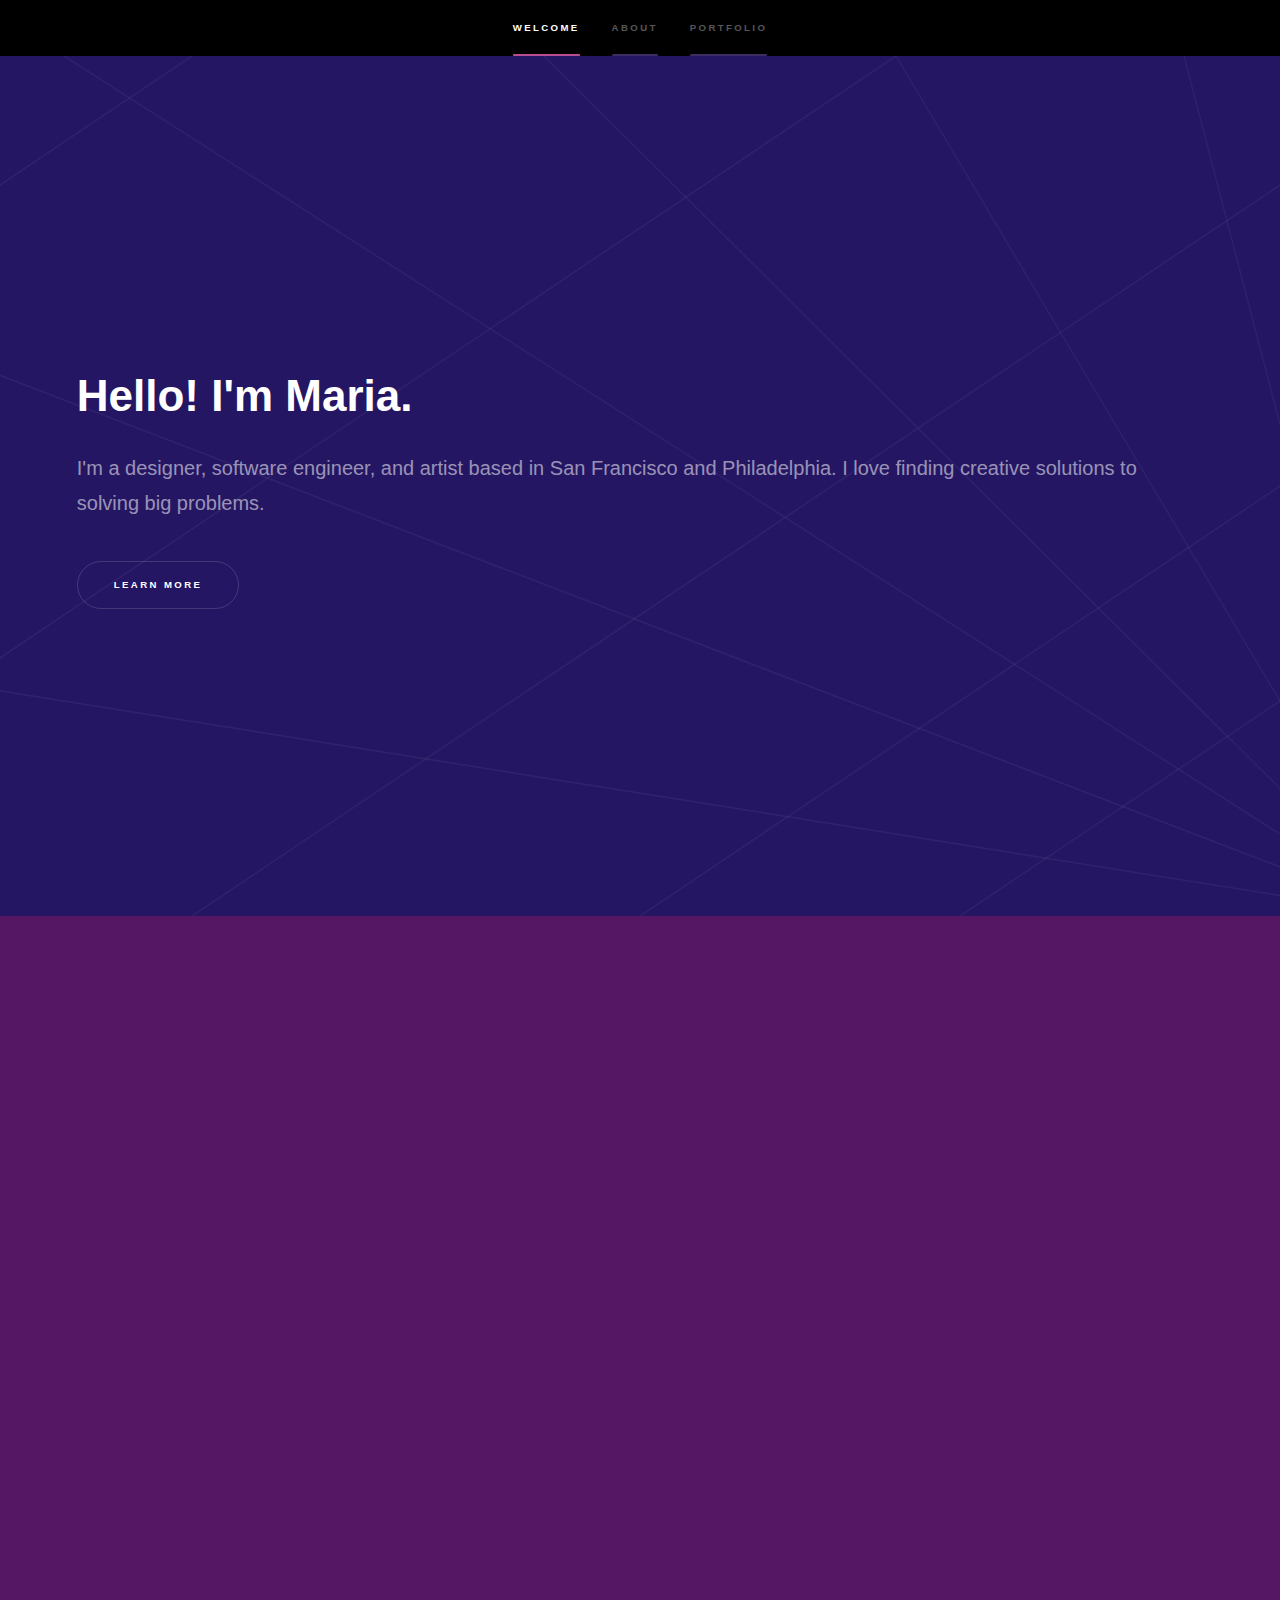
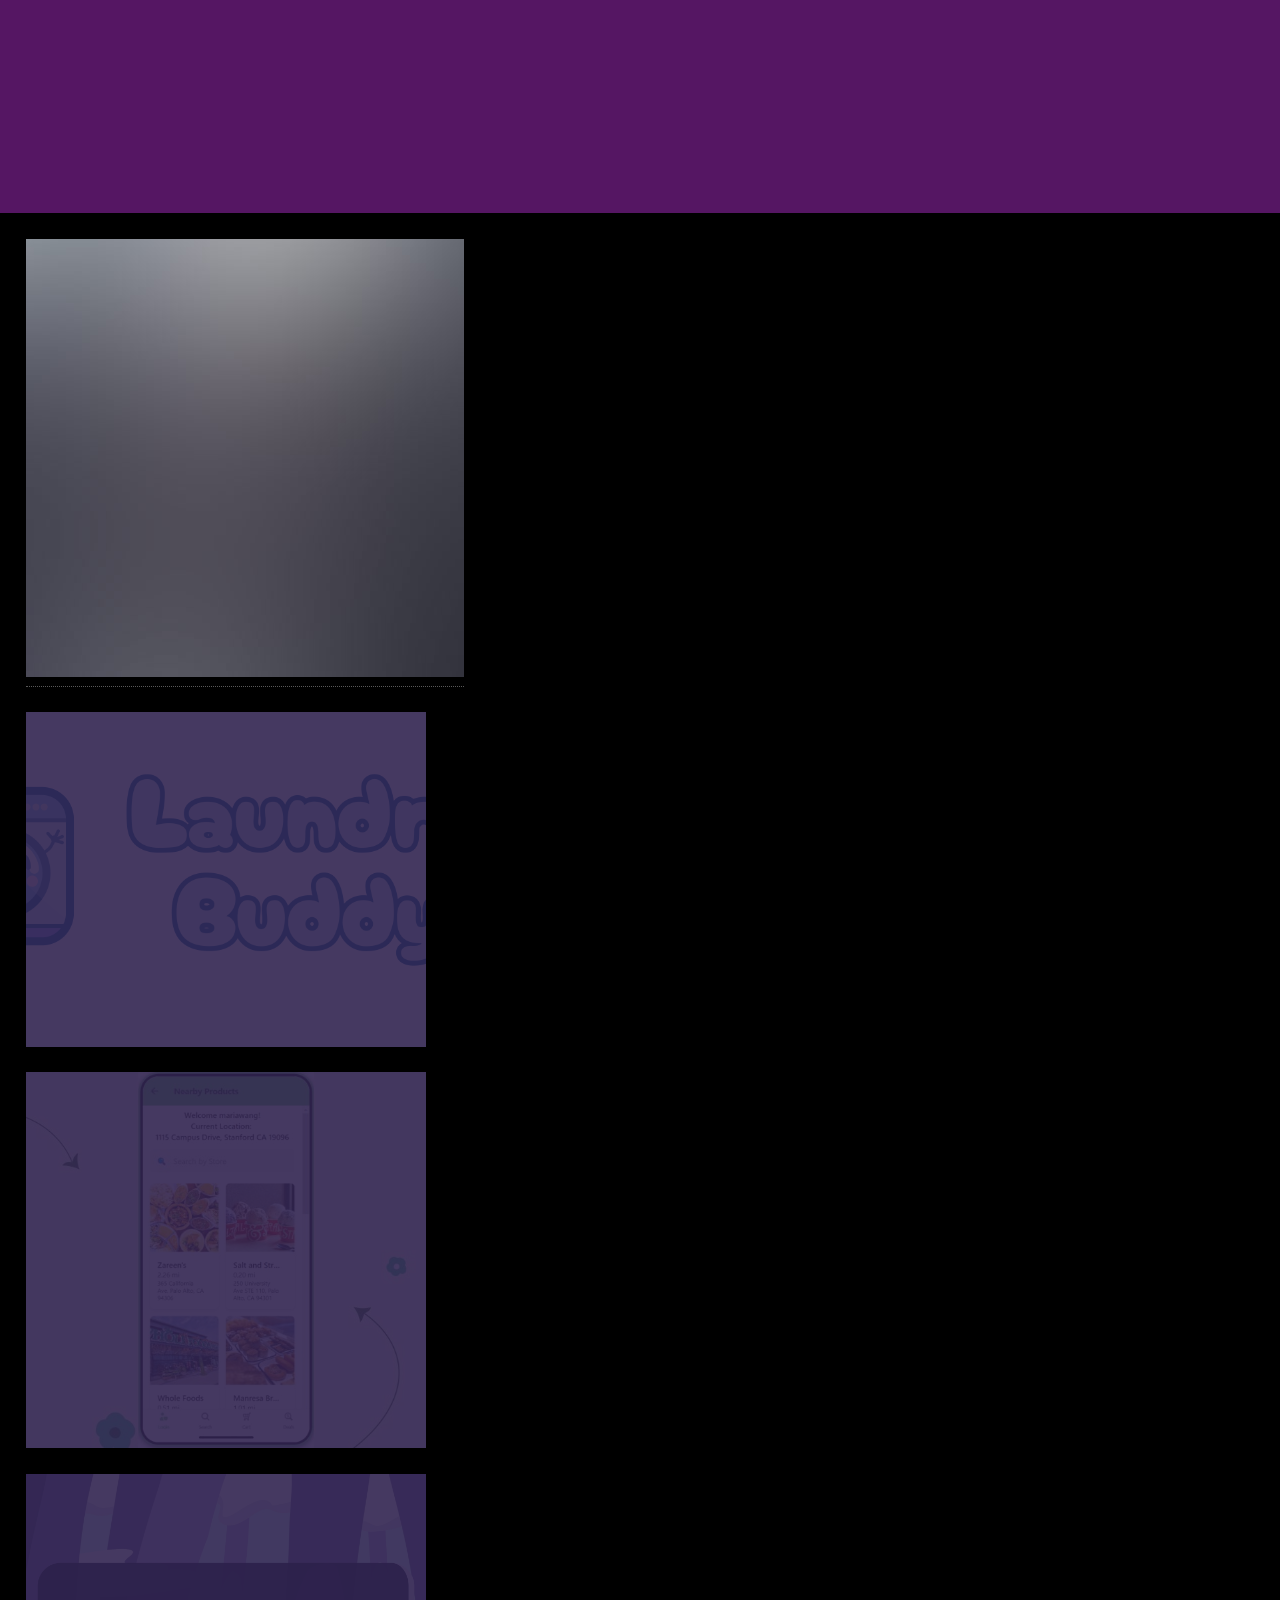
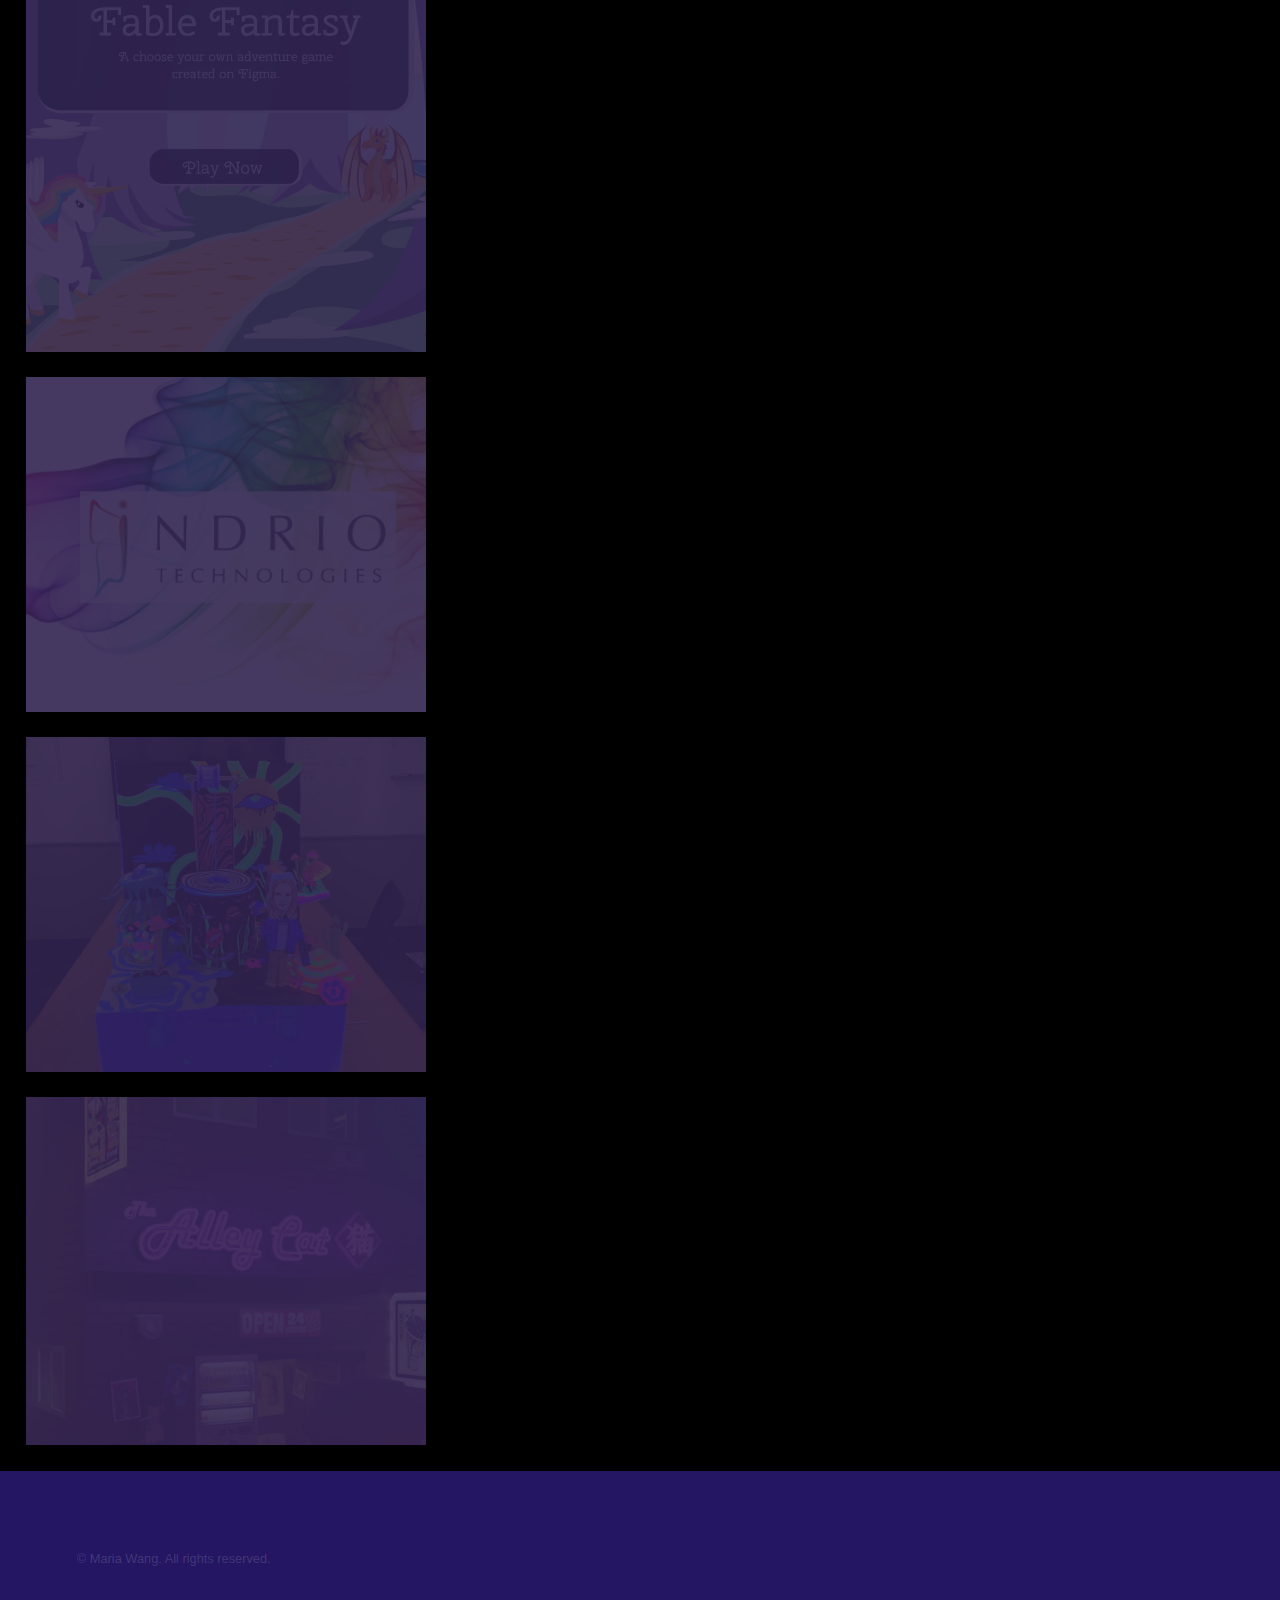
==== commit 7f8ca5fd: "Added some projects" ====
--- a/index.html
+++ b/index.html
@@ -105,7 +105,7 @@
 				<!-- Two: Portfolio -->
 					<section id="two" class="wrapper style2 spotlights">
 						<section class="wrapper">
-							<a href="https://devpost.com/software/redeal" class="image"><img src="images/pic02.jpg" alt="" data-position="center center" /></a>
+							<a><img src="images/pic02.jpg" alt="" data-position="center center" /></a>
 							<div class="content">
 								<div class="inner">
 									<h2>Interval: Musical Matchmaking</h2>
@@ -119,6 +119,19 @@
 							</div>
 						</section>
                         <section class="wrapper">
+							<a href="https://www.figma.com/community/file/1217407908142702538/laundry-buddy-management-system" class="image"><img src="images/laundry-buddy-cover.png" alt="" data-position="center center" /></a>
+							<div class="content">
+								<div class="inner">
+									<h2>Laundry Buddy: Laundy Management System</h2>
+									<p>An app concept inspired from user research from college students.</p>
+                                    <ul class="actions">
+										<li><a href="https://www.figma.com/community/file/1217407908142702538/laundry-buddy-management-system" class="button primary">Live Demo</a></li>
+                                        <li><blockquote>Figma</blockquote></li>
+                                    </ul>
+								</div>
+							</div>
+						</section>
+                        <section class="wrapper">
 							<a href="https://devpost.com/software/redeal" class="image"><img src="images/ReDeal-cover.jpg" alt="" data-position="center center" /></a>
 							<div class="content">
 								<div class="inner">
@@ -141,6 +154,19 @@
 										<li><a href="https://www.figma.com/community/file/1211294767256677250/fable-fantasy-a-choose-your-own-adventure-game" class="button primary">Live Demo</a></li>
                                         <li><a href="https://www.ryanlian.com/design/fable-fantasy" class="button primary">Overview</a> <p>(Courtesy of Ryan Lian)</p></li>
                                         <li><blockquote>Figma, Procreate, Vectornator</blockquote></li>
+                                    </ul>
+								</div>
+							</div>
+						</section>
+                        <section class="wrapper">
+							<a href="https://www.indriotech.com/" class="image"><img src="images/indrio-website-cover.jpg" alt="" data-position="center center" /></a>
+							<div class="content">
+								<div class="inner">
+									<h2>Indrio Technologies Website</h2>
+									<p>A simple website for a startup, built on Webflow.</p>
+									<ul class="actions">
+										<li><a href="https://www.indriotech.com/" class="button primary">Website</a></li>
+                                        <li><blockquote>Webflow, HTML, CSS, JavaScript</blockquote></li>
                                     </ul>
 								</div>
 							</div>
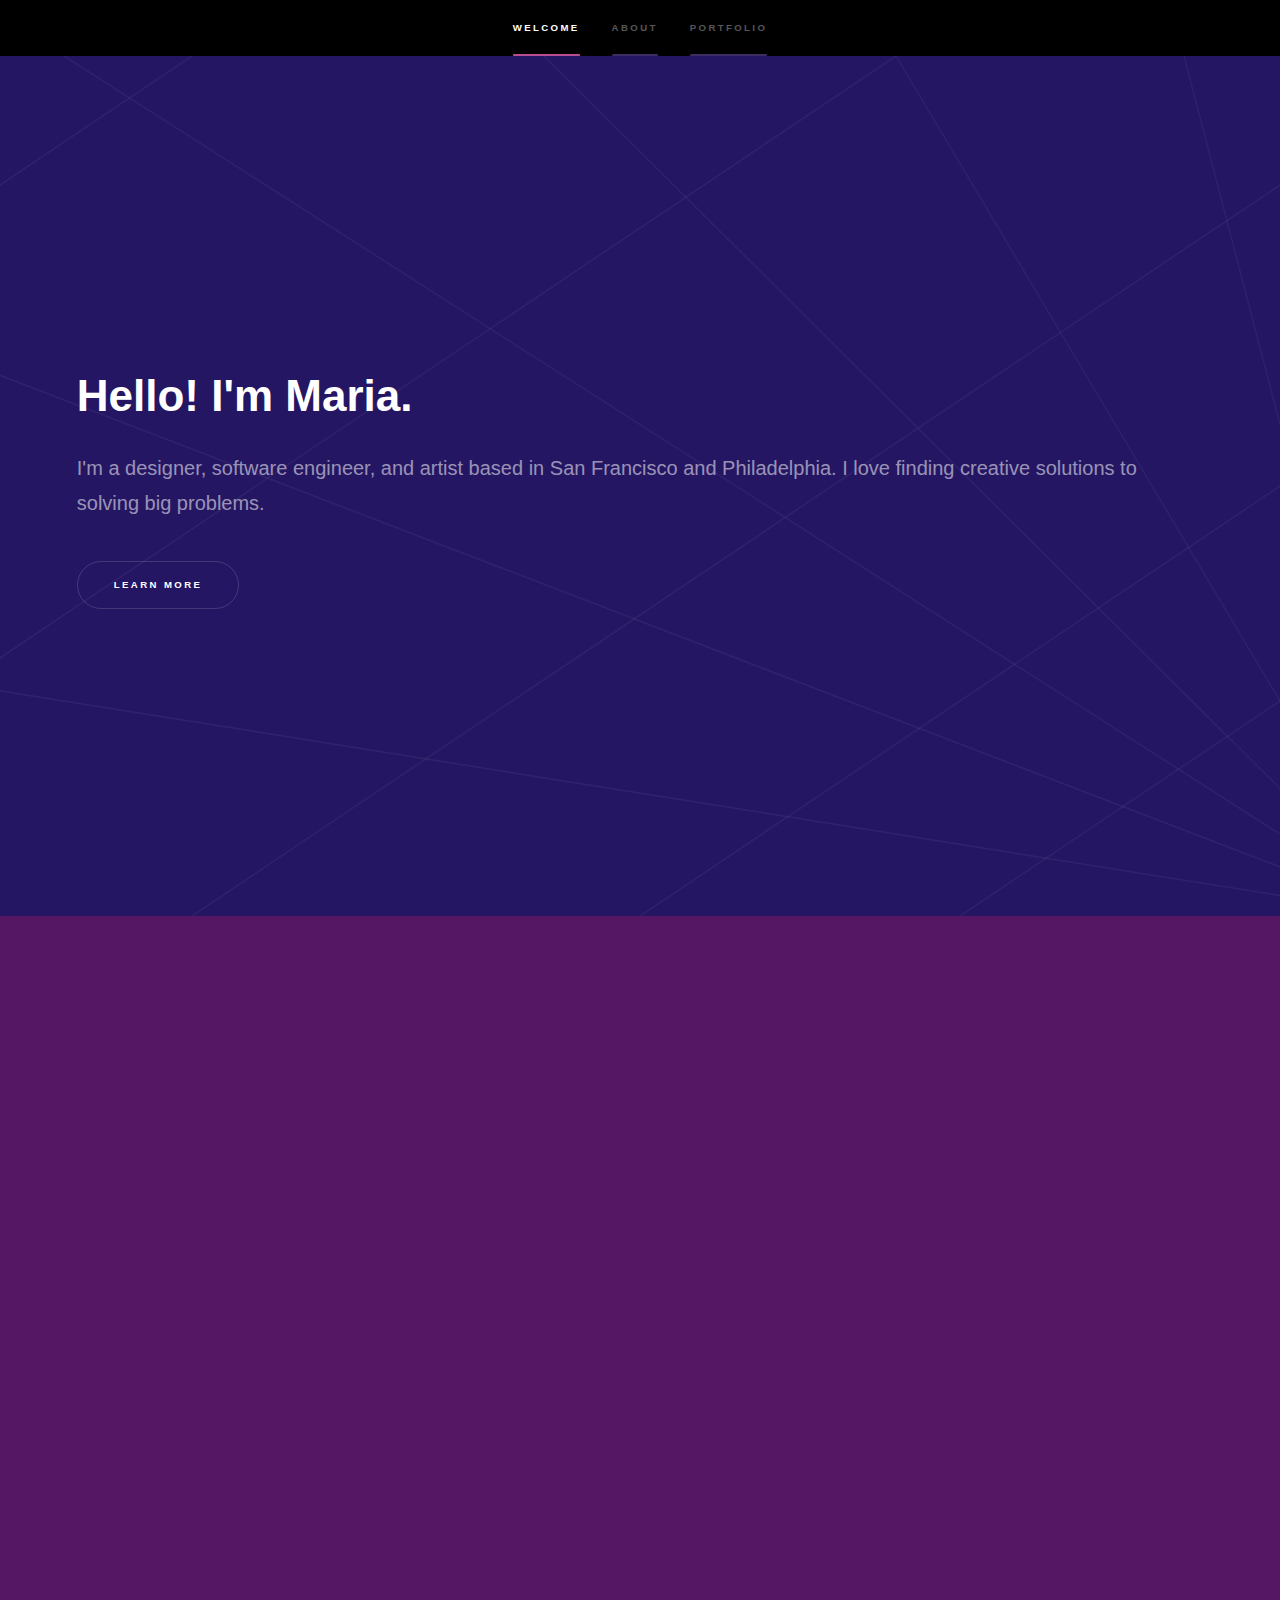
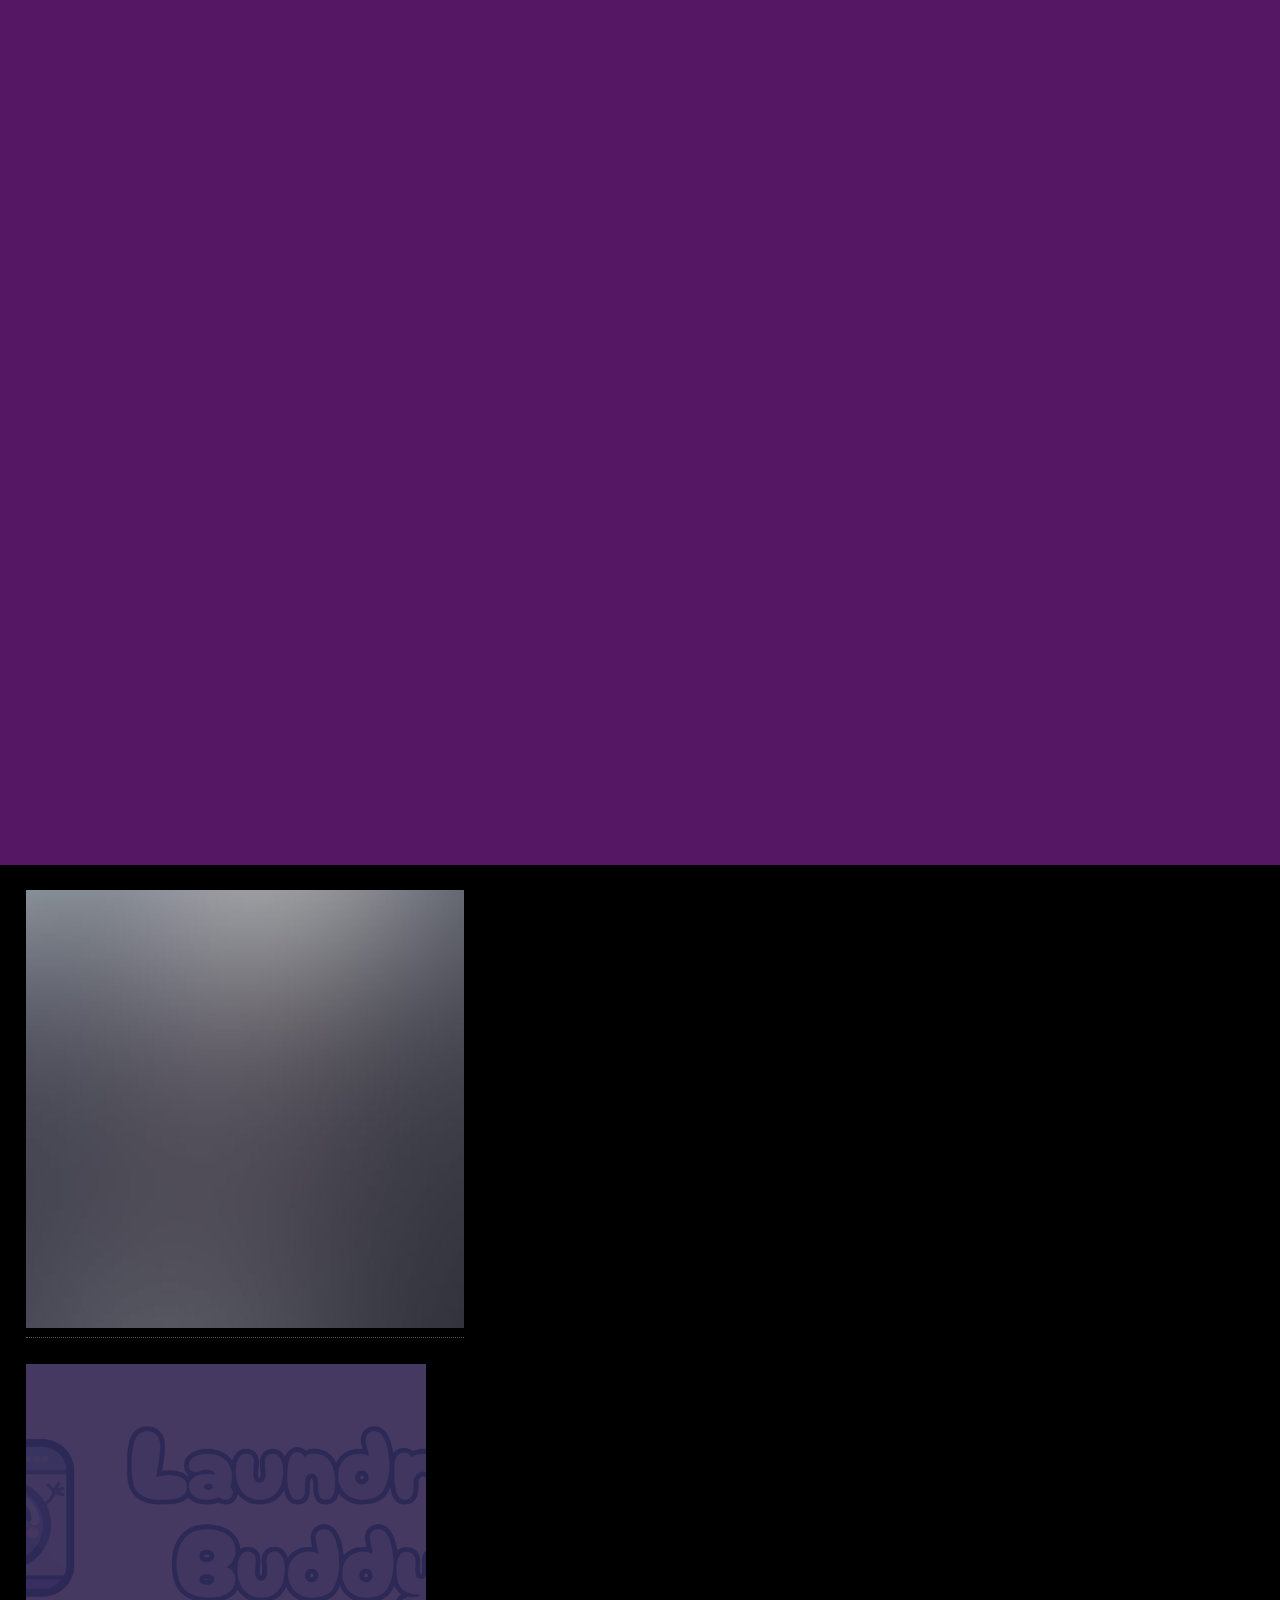
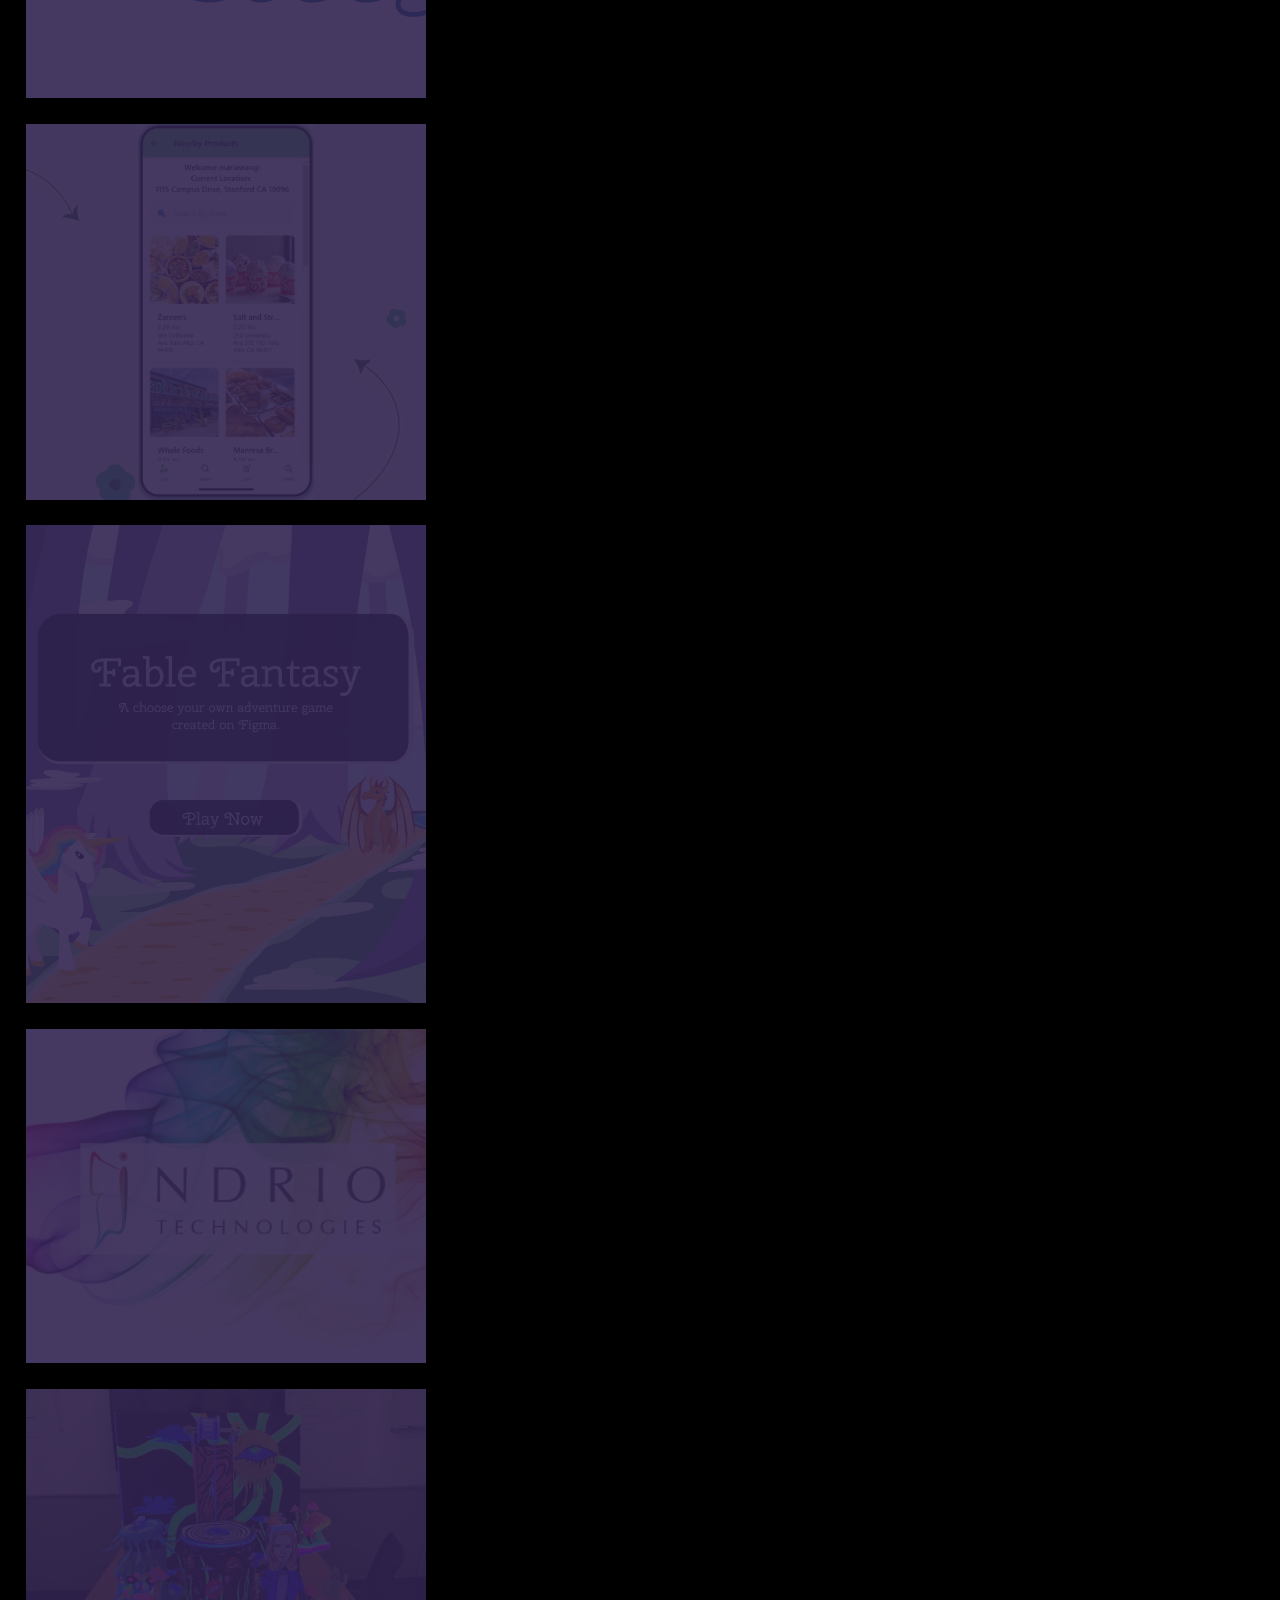
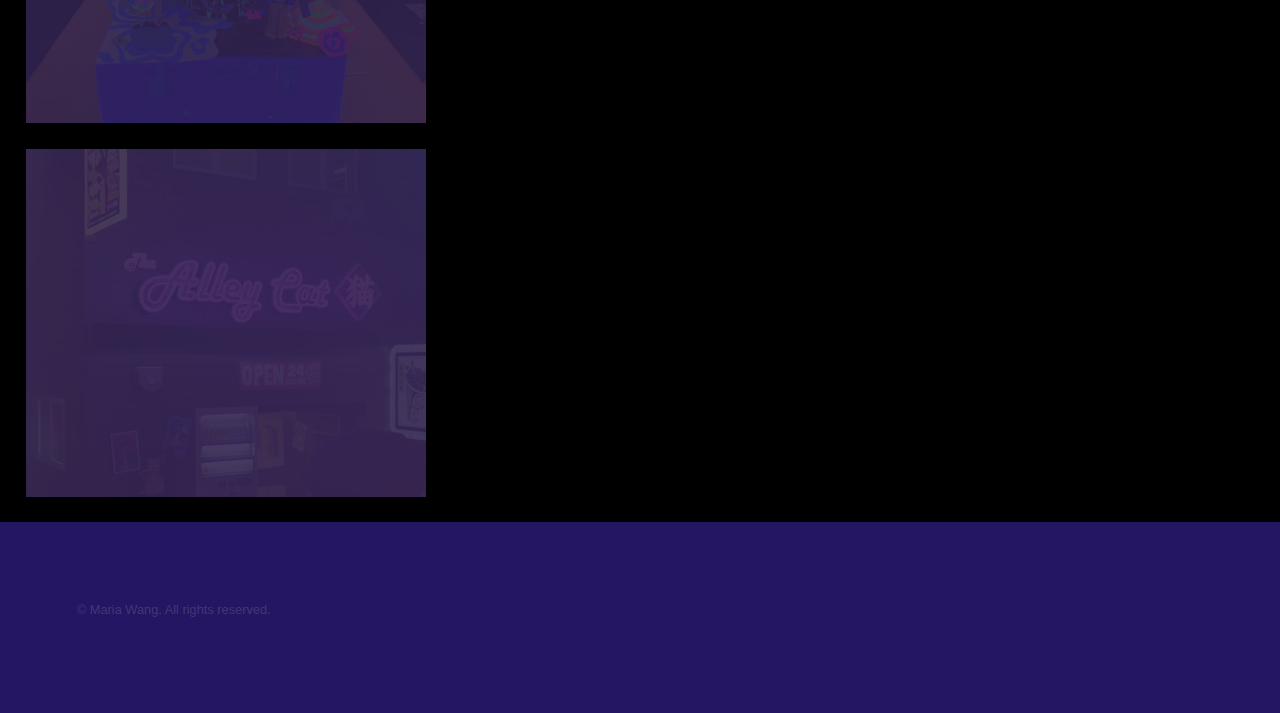
==== commit 17920b99: "Modified about me" ====
--- a/index.html
+++ b/index.html
@@ -54,18 +54,25 @@
 									<div class="features">
                                         <section>
                                             <a class="icon solid major fa-server"></a>
-                                            <h3>Backend and Data Science</h3>
-                                            <p>Python, C, C++, PHP, Unix, Linux, Windows, MATLAB</p>
+                                            <h3>Technical Skills</h3>
+                                            <p><u>Languages:</u> Python (pandas, NumPy, Matplotlib), C/C++, JavaScript (Node.js, React) HTML/CSS, PHP, MATLAB, LaTeX</p>
+                                            <p><u>Operating Systems:</u> Linux/Unix, Windows</p>
+                                            <p><u>Databases:</u> MongoDB, MySQL</p>
+                                            <p><u>Developer Tools:</u> Git, Google Cloud Platform, Blender, Visual Studio Code (VSCode), PyCharm, Jupyter Notebook</p>
+                                            <p><u>Design:</u> Figma, Webflow, Canva, Adobe Photoshop</p>
+                                            <p><u>Project Management:</u> Google Suite, Microsoft Excel, Asana, Agile, Scrum</p>
                                         </section>
                                         <section>
                                             <a class="icon solid major fa-laptop"></a>
-                                            <h3>Frontend</h3>
-                                            <p>HTML, CSS, JavaScript, React</p>
+                                            <h3>Publications</h3>
+                                            <p><u>The Illusion of Empathy? Notes on Displays of Emotion in Human-Computer Interaction</u> (Under Review for ACM (Association of Computing Machinery) CHI conference on Human Factors in Computing Systems 2024)</p>
+                                            <p><u>Designing Ethical AI Healthcare Technology for Older Adults</u> (Currently writing, prospective for ACM on Interactive, Mobile, Wearable and Ubiquitous Technologies 2024)</p>
                                         </section>
                                         <section>
                                             <span class="icon solid major fa-pen-nib"></span>
-                                            <h3>Design and Art</h3>
-                                            <p>Blender, Figma, Webflow, Procreate, Adobe Photoshop and Illustrator</p>
+                                            <h3>Coursework</h3>
+                                            <p><u>CS Coursework:</u> Web Applications, Design for AI, Algorithms, Programming Methodology, Operating Systems, Probability, Computer Graphics and Imaging, Mathematical Foundations of Computing</p>
+                                            <p><u>Design Coursework:</u> Visual Thinking, Design & Business, History and Ethics of Design, Human Values in Design</p>
                                         </section>
                                         <section>
                                             <span class="icon solid major fa-language"></span>
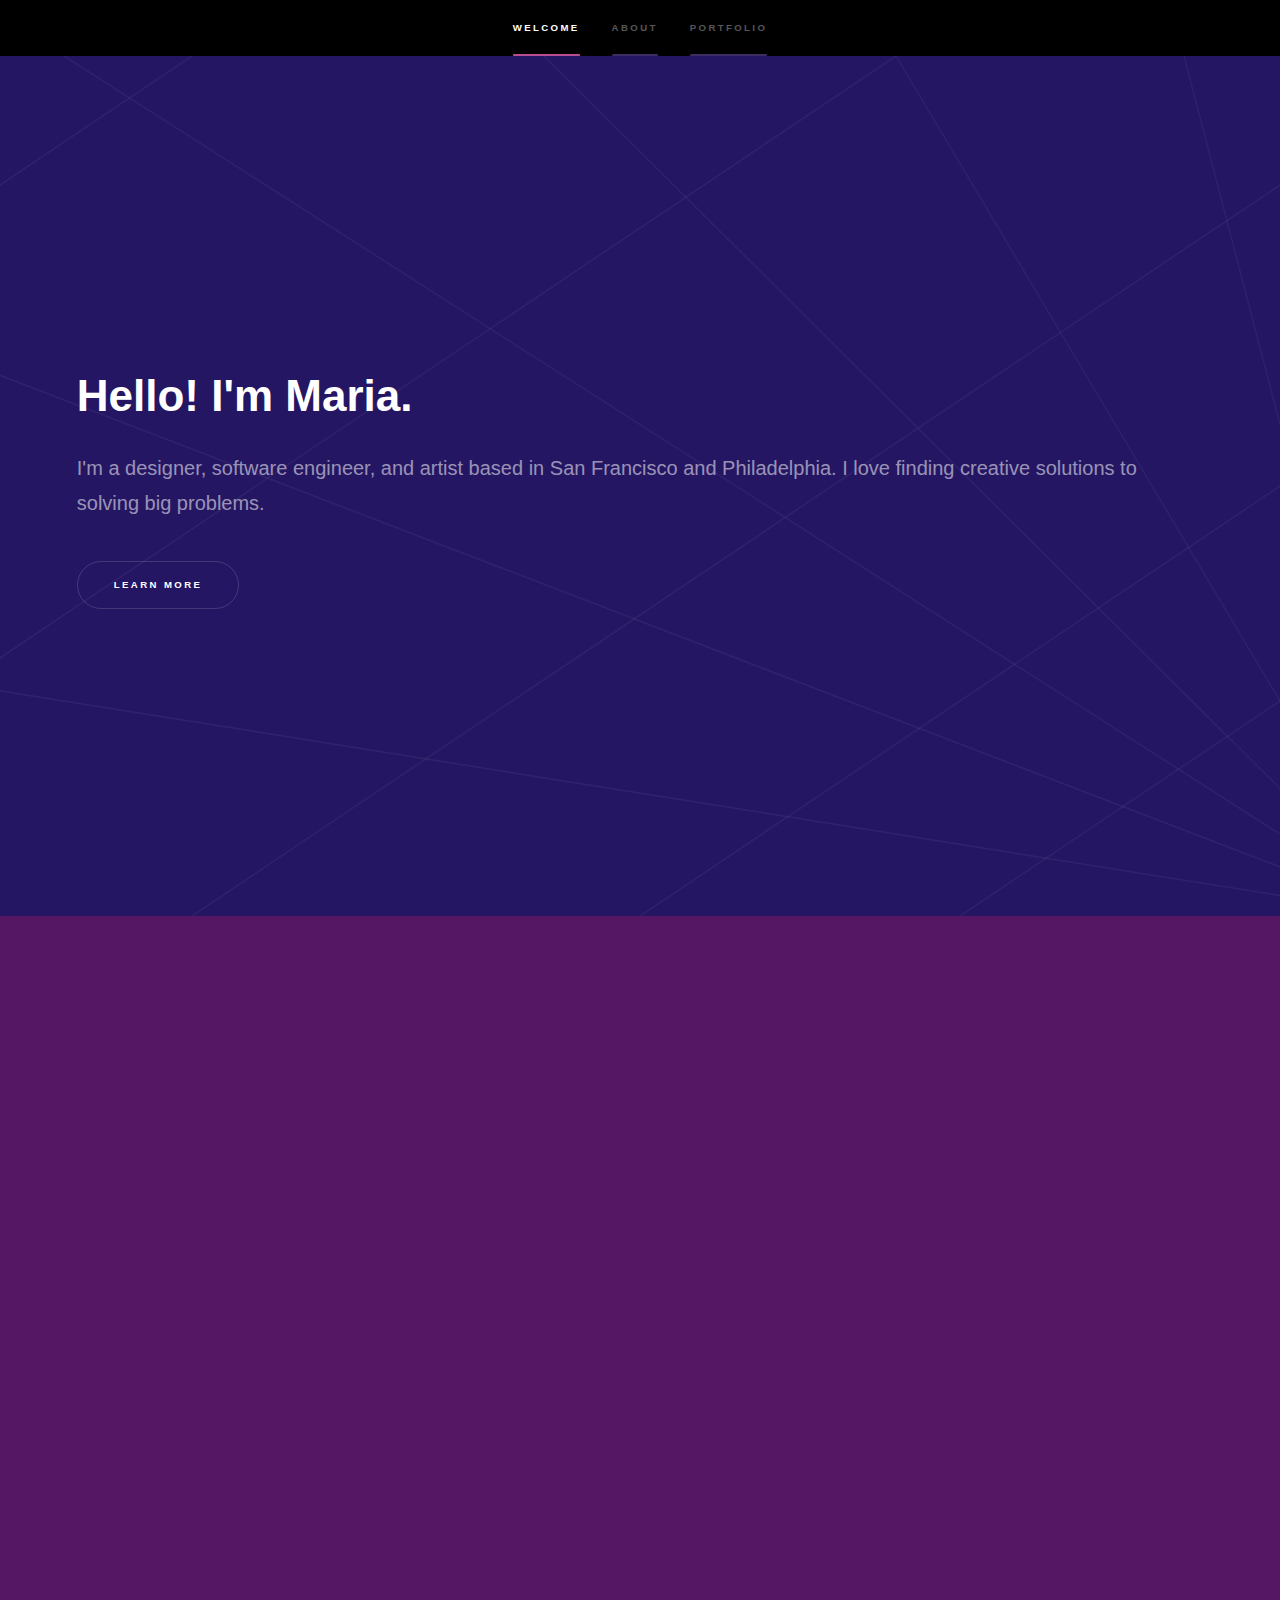
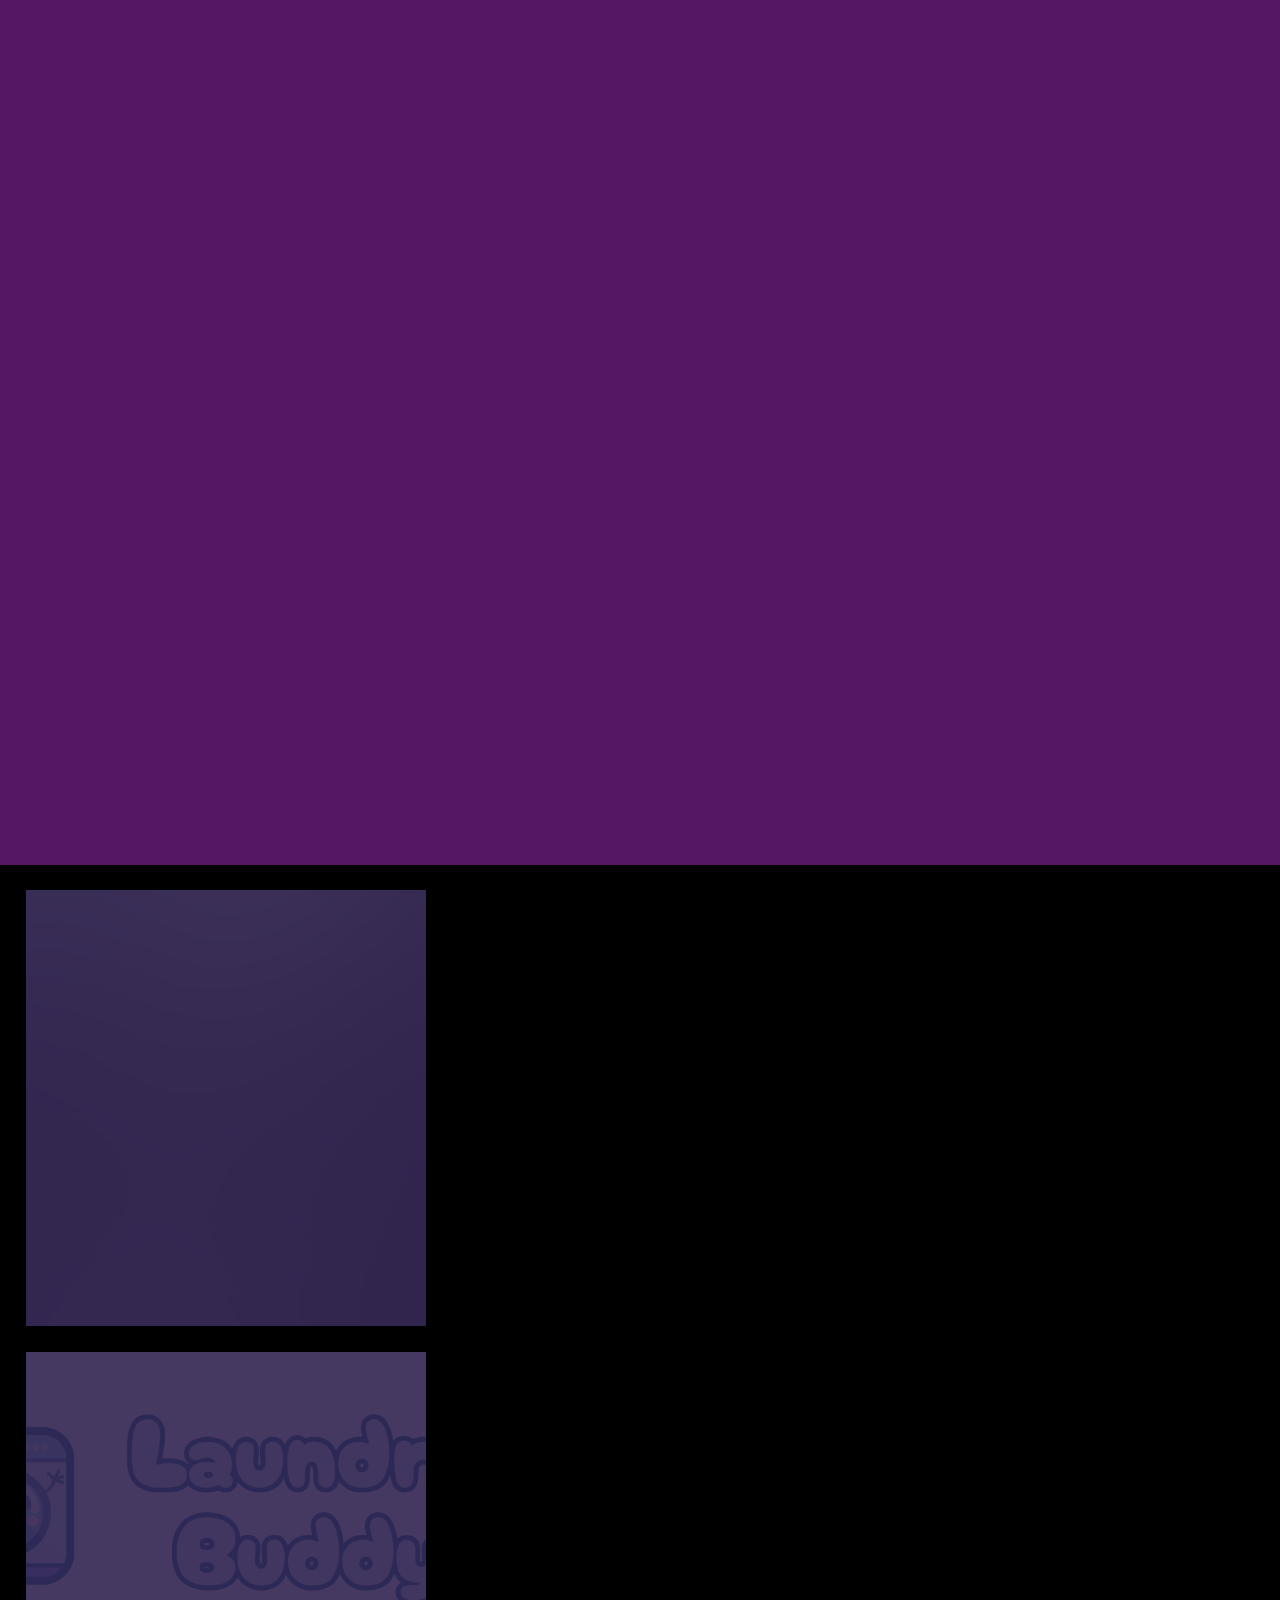
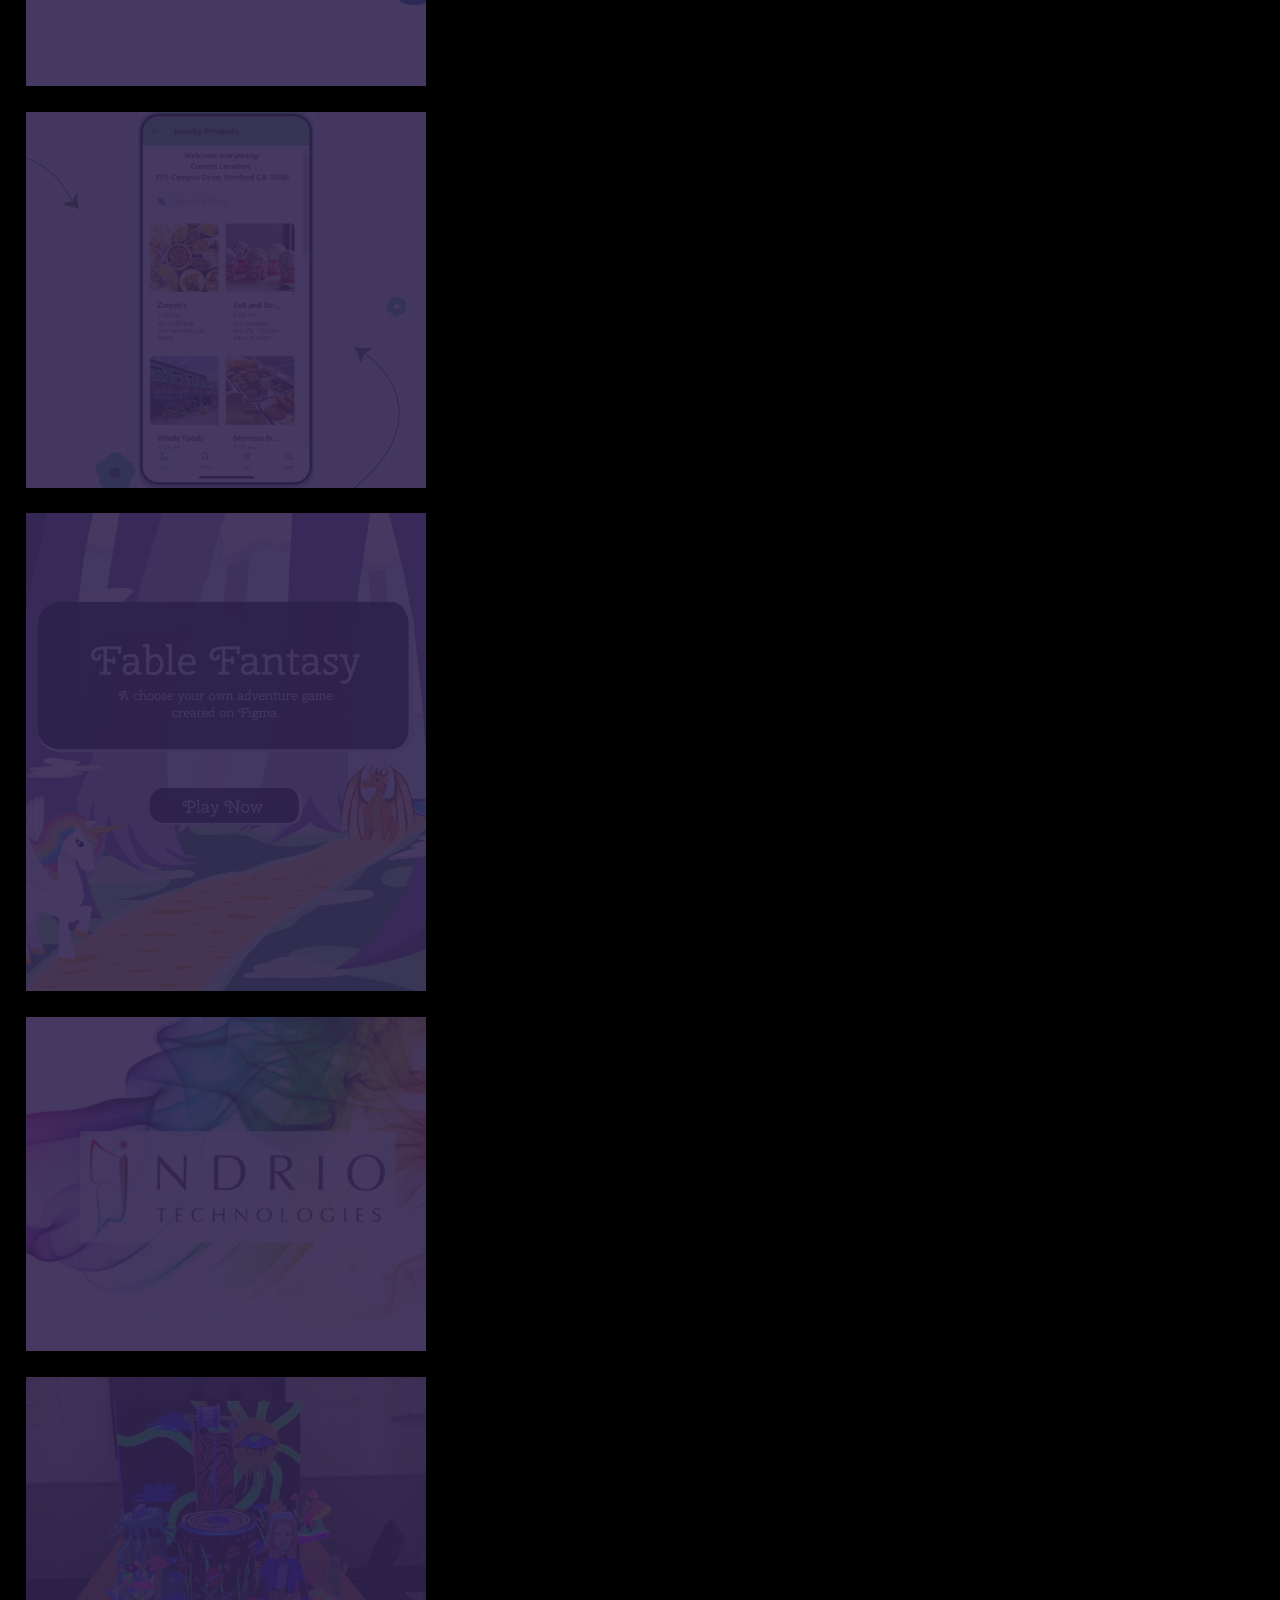
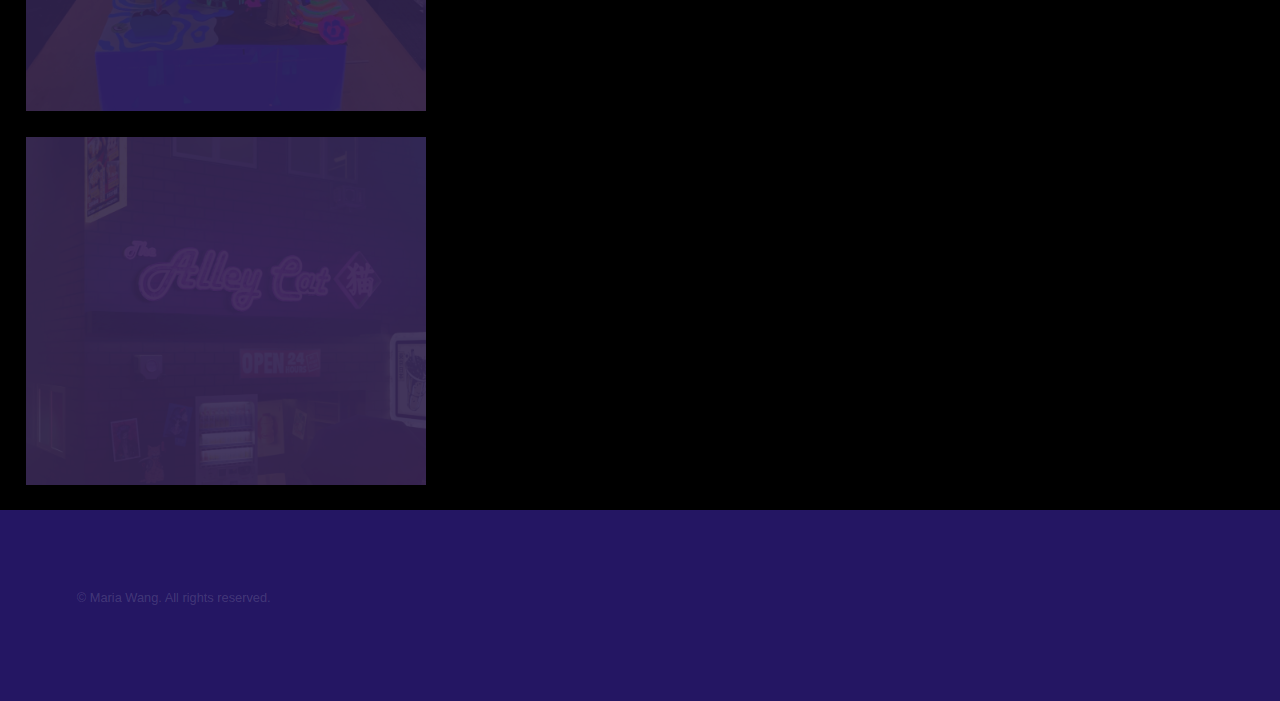
==== commit 045f8de6: "Fixed small issues" ====
--- a/index.html
+++ b/index.html
@@ -93,13 +93,13 @@
 										</li>
 										<li>
 											<h3>Interests!</h3>
-											<p>renewables, volunteering, visual arts, indie music, museums, reading, chess, skateboarding, fashion, birds, sustainability, poetry, entrepreneurship</p>
+											<p>renewables, volunteering, visual arts, indie music, museums, reading, chess, skateboarding, fashion, birds, sustainability, poetry, entrepreneurship, electric vehicles</p>
 										</li>
 										<li>
 											<h3>Socials</h3>
 											<ul class="icons">
-                                                <li><a href="https://www.linkedin.com/in/maria-wang-stanford/" class="icon brands fa-linkedin-in"><span class="label">LinkedIn</span></a></li>
-                                                <li><a href="https://www.figma.com/@siegeofravens" class="icon brands fa-figma"><span class="label">Facebook</span></a></li>
+                                                <li><a href="https://www.linkedin.com/in/maria-wang/" class="icon brands fa-linkedin-in"><span class="label">LinkedIn</span></a></li>
+                                                <li><a href="https://www.figma.com/@siegeofravens" class="icon brands fa-figma"><span class="label">Figma</span></a></li>
                                                 <li><a href="https://github.com/siegeofravens" class="icon brands fa-github"><span class="label">GitHub</span></a></li>
                                             </ul>
 										</li>
@@ -112,7 +112,7 @@
 				<!-- Two: Portfolio -->
 					<section id="two" class="wrapper style2 spotlights">
 						<section class="wrapper">
-							<a><img src="images/pic02.jpg" alt="" data-position="center center" /></a>
+							<a class="image"><img src="images/pic02.jpg" alt="" data-position="center center" /></a>
 							<div class="content">
 								<div class="inner">
 									<h2>Interval: Musical Matchmaking</h2>
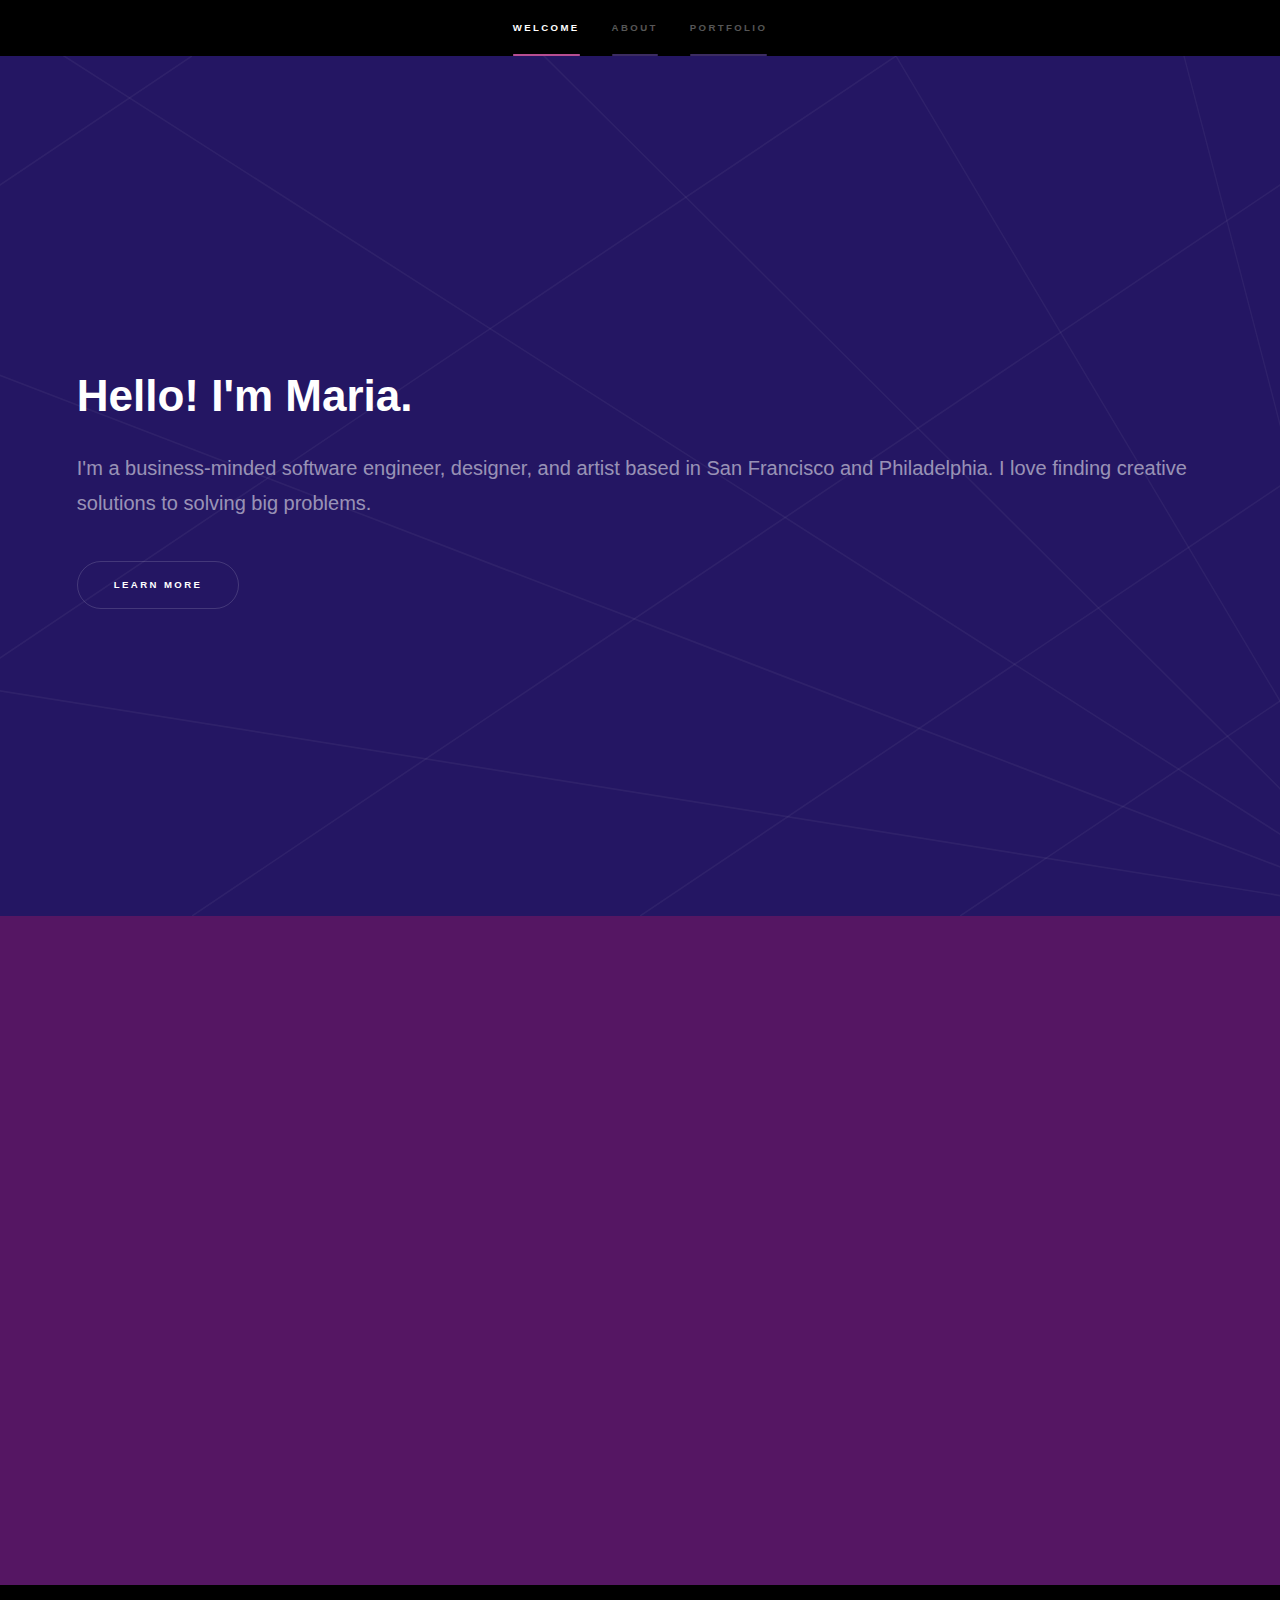
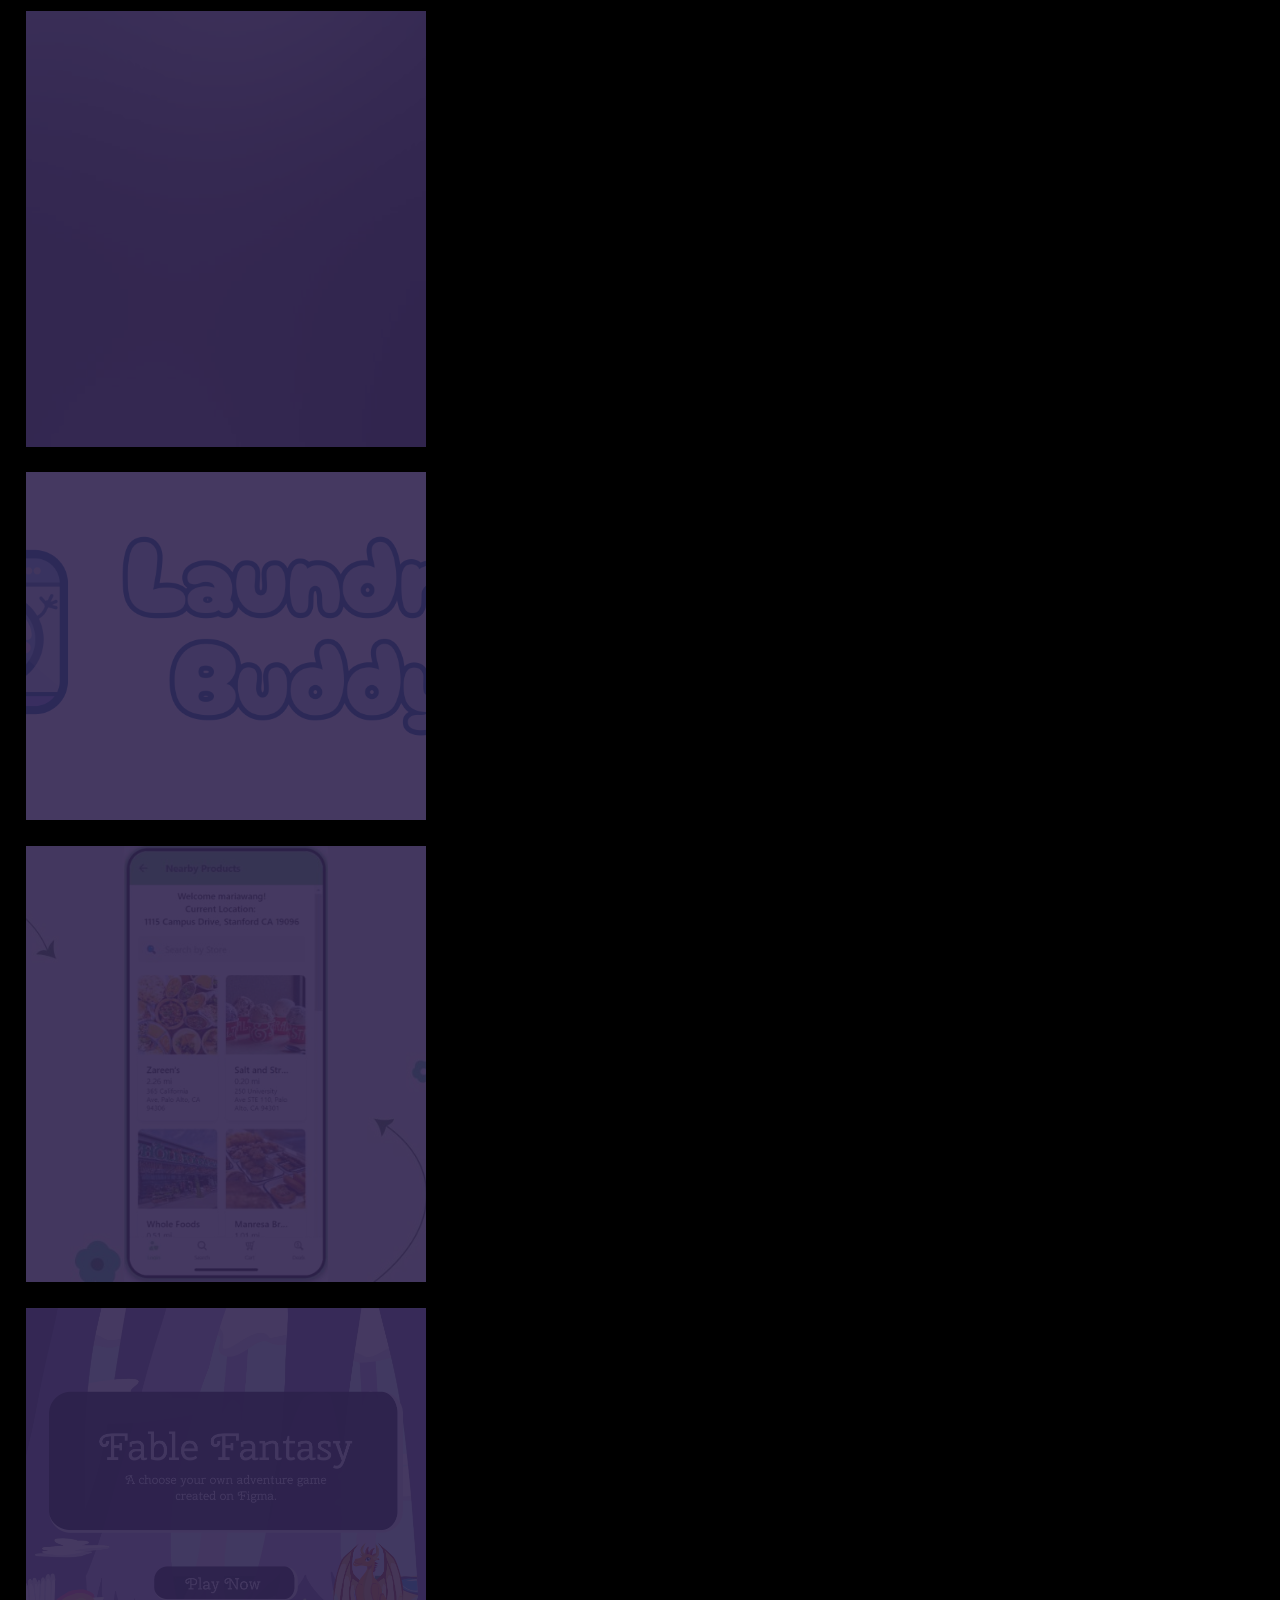
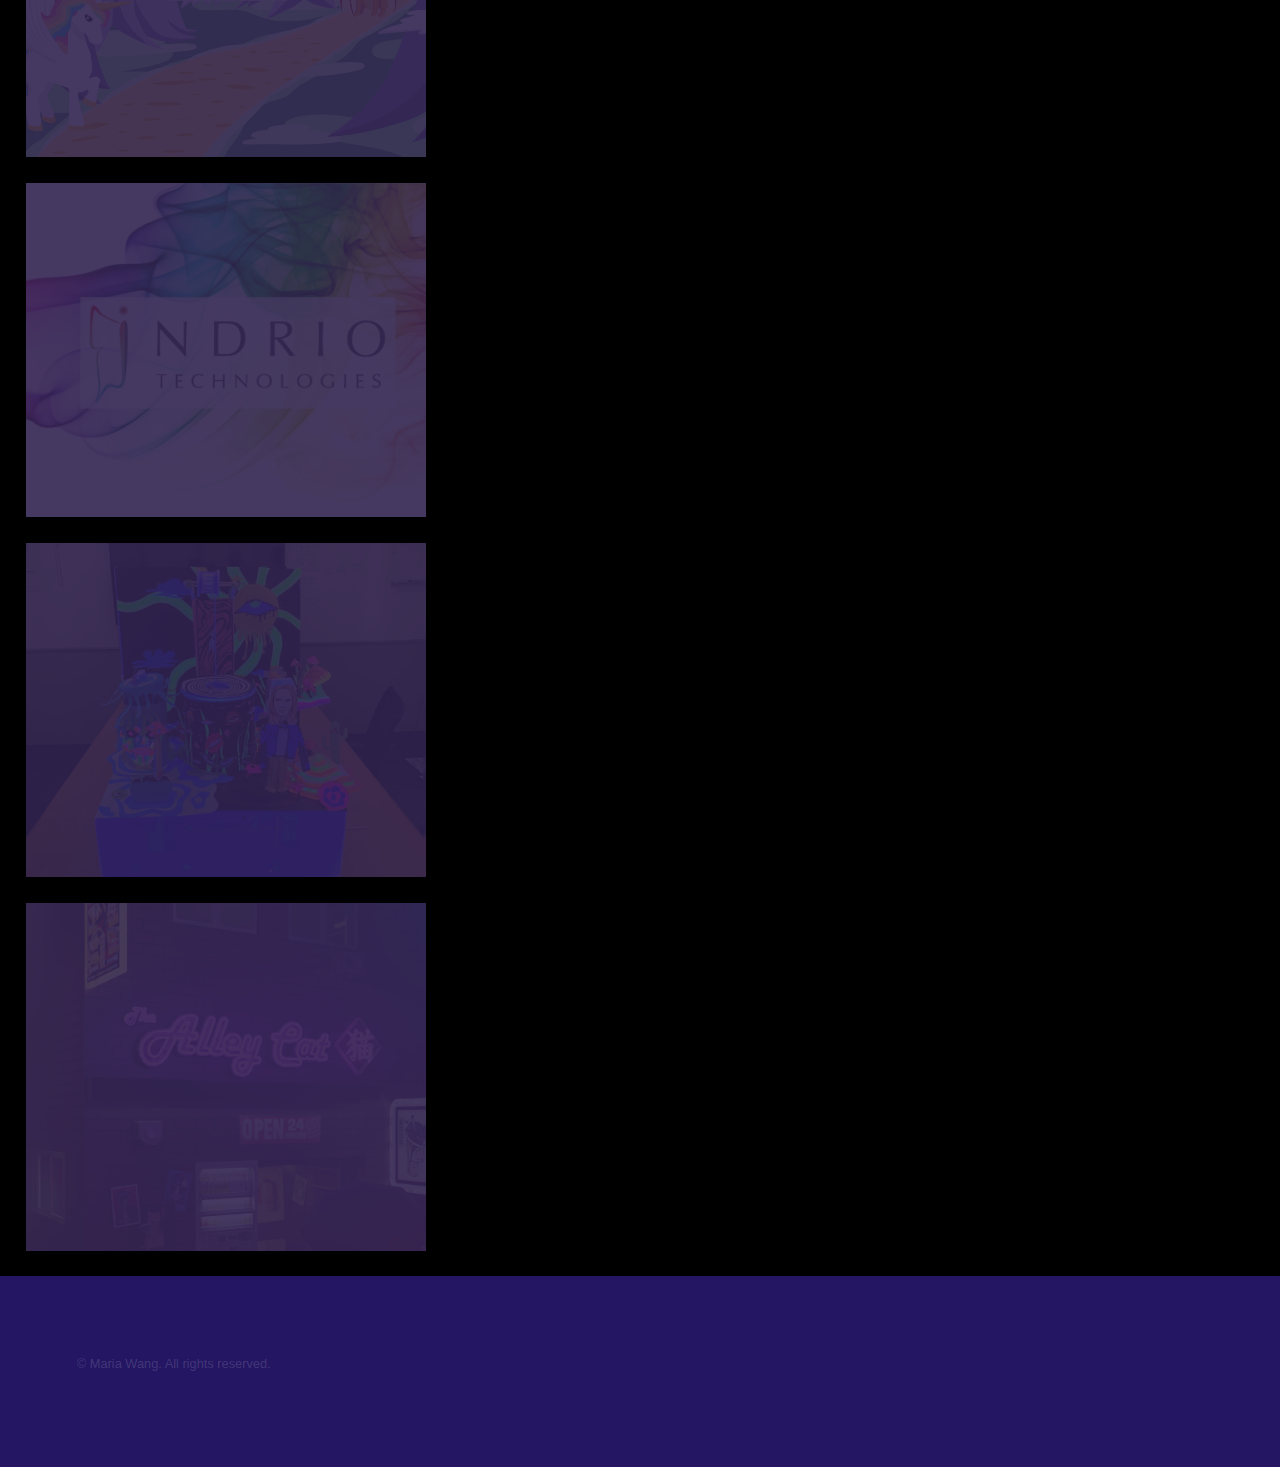
==== commit 1b69174c: "Update index.html" ====
--- a/index.html
+++ b/index.html
@@ -37,7 +37,7 @@
 					<section id="intro" class="wrapper style1 fullscreen fade-up">
 						<div class="inner">
                             <h1>Hello! I'm Maria.</h1>
-                            <p>I'm a designer, software engineer, and artist based in San Francisco and Philadelphia. I love finding creative solutions to solving big problems.</p>
+                            <p>I'm a business-minded software engineer, designer, and artist based in San Francisco and Philadelphia. I love finding creative solutions to solving big problems.</p>
                             <ul class="actions">
                                 <li><a href="#one" class="button scrolly">Learn More</a></li>
                             </ul>
@@ -47,39 +47,22 @@
 				<!-- One: About -->
 					<section id="one" class="wrapper style3 fade-up">
 						<div class="inner">
-                            <h2>About Me!</h2>
-							<p>Hello! I'm an undergradate at Stanford University majoring in Design (AI + UI/UX track) and Computer Science (Human-Computer Interaction track). I'm interested in the intersection between technology, design, and social impact.</p>
+                            
                             <div class="split style1">
-								<section>
-									<div class="features">
-                                        <section>
-                                            <a class="icon solid major fa-server"></a>
-                                            <h3>Technical Skills</h3>
-                                            <p><u>Languages:</u> Python (pandas, NumPy, Matplotlib), C/C++, JavaScript (Node.js, React) HTML/CSS, PHP, MATLAB, LaTeX</p>
-                                            <p><u>Operating Systems:</u> Linux/Unix, Windows</p>
-                                            <p><u>Databases:</u> MongoDB, MySQL</p>
-                                            <p><u>Developer Tools:</u> Git, Google Cloud Platform, Blender, Visual Studio Code (VSCode), PyCharm, Jupyter Notebook</p>
-                                            <p><u>Design:</u> Figma, Webflow, Canva, Adobe Photoshop</p>
-                                            <p><u>Project Management:</u> Google Suite, Microsoft Excel, Asana, Agile, Scrum</p>
-                                        </section>
-                                        <section>
-                                            <a class="icon solid major fa-laptop"></a>
-                                            <h3>Publications</h3>
-                                            <p><u>The Illusion of Empathy? Notes on Displays of Emotion in Human-Computer Interaction</u> (Under Review for ACM (Association of Computing Machinery) CHI conference on Human Factors in Computing Systems 2024)</p>
-                                            <p><u>Designing Ethical AI Healthcare Technology for Older Adults</u> (Currently writing, prospective for ACM on Interactive, Mobile, Wearable and Ubiquitous Technologies 2024)</p>
-                                        </section>
-                                        <section>
-                                            <span class="icon solid major fa-pen-nib"></span>
-                                            <h3>Coursework</h3>
-                                            <p><u>CS Coursework:</u> Web Applications, Design for AI, Algorithms, Programming Methodology, Operating Systems, Probability, Computer Graphics and Imaging, Mathematical Foundations of Computing</p>
-                                            <p><u>Design Coursework:</u> Visual Thinking, Design & Business, History and Ethics of Design, Human Values in Design</p>
-                                        </section>
-                                        <section>
-                                            <span class="icon solid major fa-language"></span>
-                                            <h3>Languages</h3>
-                                            <p>Fluent in Mandarin, Conversational in Spanish</p>
-                                        </section>
-                                    </div>
+                                
+								<section>
+                                    <h2>About Me!</h2>
+							        <p>Hello! I'm an undergradate at Stanford University majoring in Design (AI + UI/UX track) and Computer Science (Human-Computer Interaction track). I'm interested in the intersection between technology, design, and social impact.</p>
+                                    
+                                    <section>
+                                        <h3>Research and Publications</h3>
+                                        <p><u>The Illusion of Empathy? Notes on Displays of Emotion in Human-Computer Interaction</u>: To be published at the ACM (Association of Computing Machinery) CHI conference on Human Factors in Computing Systems 2024</p>
+                                        <p><u>Designing Ethical AI Healthcare Technology for Older Adults</u>: Currently writing, prospective for ACM on Interactive, Mobile, Wearable and Ubiquitous Technologies 2024</p>
+                                    </section>
+                                    
+                                    <h3>Interests!</h3>
+                                    <p>renewables, volunteering, visual arts, indie music, museums, reading, chess, skateboarding, fashion, birds, sustainability, poetry, entrepreneurship, electric vehicles</p>
+                                    
 								</section>
 								<section>
 									<ul class="contact">
@@ -92,17 +75,17 @@
 											Philadelphia, PA</p>
 										</li>
 										<li>
-											<h3>Interests!</h3>
-											<p>renewables, volunteering, visual arts, indie music, museums, reading, chess, skateboarding, fashion, birds, sustainability, poetry, entrepreneurship, electric vehicles</p>
-										</li>
-										<li>
 											<h3>Socials</h3>
 											<ul class="icons">
                                                 <li><a href="https://www.linkedin.com/in/maria-wang/" class="icon brands fa-linkedin-in"><span class="label">LinkedIn</span></a></li>
                                                 <li><a href="https://www.figma.com/@siegeofravens" class="icon brands fa-figma"><span class="label">Figma</span></a></li>
-                                                <li><a href="https://github.com/siegeofravens" class="icon brands fa-github"><span class="label">GitHub</span></a></li>
+                                                <!-- <li><a href="https://github.com/siegeofravens" class="icon brands fa-github"><span class="label">GitHub</span></a></li> -->
                                             </ul>
 										</li>
+                                        <li>
+                                            <h3>Contact me!</h3>
+                                            <p>mariawg@stanford.edu</p>
+                                        </li>
 									</ul>
 								</section>
 							</div>
@@ -130,7 +113,7 @@
 							<div class="content">
 								<div class="inner">
 									<h2>Laundry Buddy: Laundy Management System</h2>
-									<p>An app concept inspired from user research from college students.</p>
+									<p>An app concept inspired from user research from college students. I designed a complete app wireframe and branding.</p>
                                     <ul class="actions">
 										<li><a href="https://www.figma.com/community/file/1217407908142702538/laundry-buddy-management-system" class="button primary">Live Demo</a></li>
                                         <li><blockquote>Figma</blockquote></li>
@@ -143,8 +126,9 @@
 							<div class="content">
 								<div class="inner">
 									<h2>ReDeal: Marketplace App</h2>
-									<p>App facilitating sustainable, affordable shopping that prevents food and inventory waste. Built on ReTool using JavaScript, MongoDB, and HTML/CSS. Team project submitted to Treehacks 2023.</p>
-									<ul class="actions">
+									<p>App facilitating sustainable, affordable shopping that prevents food and inventory waste. Built on ReTool using JavaScript, MongoDB, and HTML/CSS.</p>
+									<p>In a team of four, I designed and developed the front-end while also collaborating on database architecture.</p>
+                                    <ul class="actions">
 										<li><a href="https://devpost.com/software/redeal" class="button primary">Devpost</a></li>
                                         <li><blockquote>HTML, CSS, JavaScript, Retool, MongoDB, Figma</blockquote></li>
                                     </ul>
@@ -152,11 +136,11 @@
 							</div>
 						</section>
 						<section class="wrapper">
-							<a href="https://www.figma.com/community/file/1211294767256677250" class="image"><img src="images/fable-fantasy-cover.jpg" alt="" data-position="top center" /></a>
+							<a href="https://www.figma.com/community/file/1211294767256677250" class="image"><img src="images/fable-fantasy-cover.jpg" alt="" data-position="center center" /></a>
 							<div class="content">
 								<div class="inner">
 									<h2>Fable Fantasy: A Choose-Your-Own-Adventure Game</h2>
-									<p>A whimsical choose-your-own adventure game created on Figma. All vectors, art, and storylines are original. I primarily worked on Figma interactions, animation-friendly vectors, and collaborated with Ryan on the design language and color palette of the storylines. Team project for the course ME101: Visual Thinking.</p>
+									<p>A whimsical choose-your-own adventure game created on Figma. All vectors, art, and storylines are original. I primarily worked on Figma interactions, animation-friendly vectors, and collaborated with Ryan on the design language and color palette of the storylines.</p>
 									<ul class="actions">
 										<li><a href="https://www.figma.com/community/file/1211294767256677250/fable-fantasy-a-choose-your-own-adventure-game" class="button primary">Live Demo</a></li>
                                         <li><a href="https://www.ryanlian.com/design/fable-fantasy" class="button primary">Overview</a> <p>(Courtesy of Ryan Lian)</p></li>
@@ -183,7 +167,7 @@
 							<div class="content">
 								<div class="inner">
 									<h2>Illusionland: Paper Automata</h2>
-									<p>Creative automaton of a scene using foamboard and unique mechanics. Team project for the course ME101: Visual Thinking.</p>
+									<p>Creative automaton of a scene using foamboard and unique mechanics. </p>
 									<ul class="actions">
 										<!-- <li><a href="#" class="button">Learn more</a></li> -->
 									</ul>
@@ -195,7 +179,7 @@
 							<div class="content">
 								<div class="inner">
 									<h2>Alley Cat Blender Rendering</h2>
-									<p>Art created using Blender's ray tracing engine (Cycles). Uses original geometry, materials, and textures. Final project for the course CS148: Computer Graphics.</p>
+									<p>Art created using Blender's ray tracing engine (Cycles). Uses original geometry, materials, and textures. </p>
 									<ul class="actions">
 										<!-- <li><a href="#" class="button">Learn more</a></li> -->
                                         <li><blockquote>Blender, Python</blockquote></li>
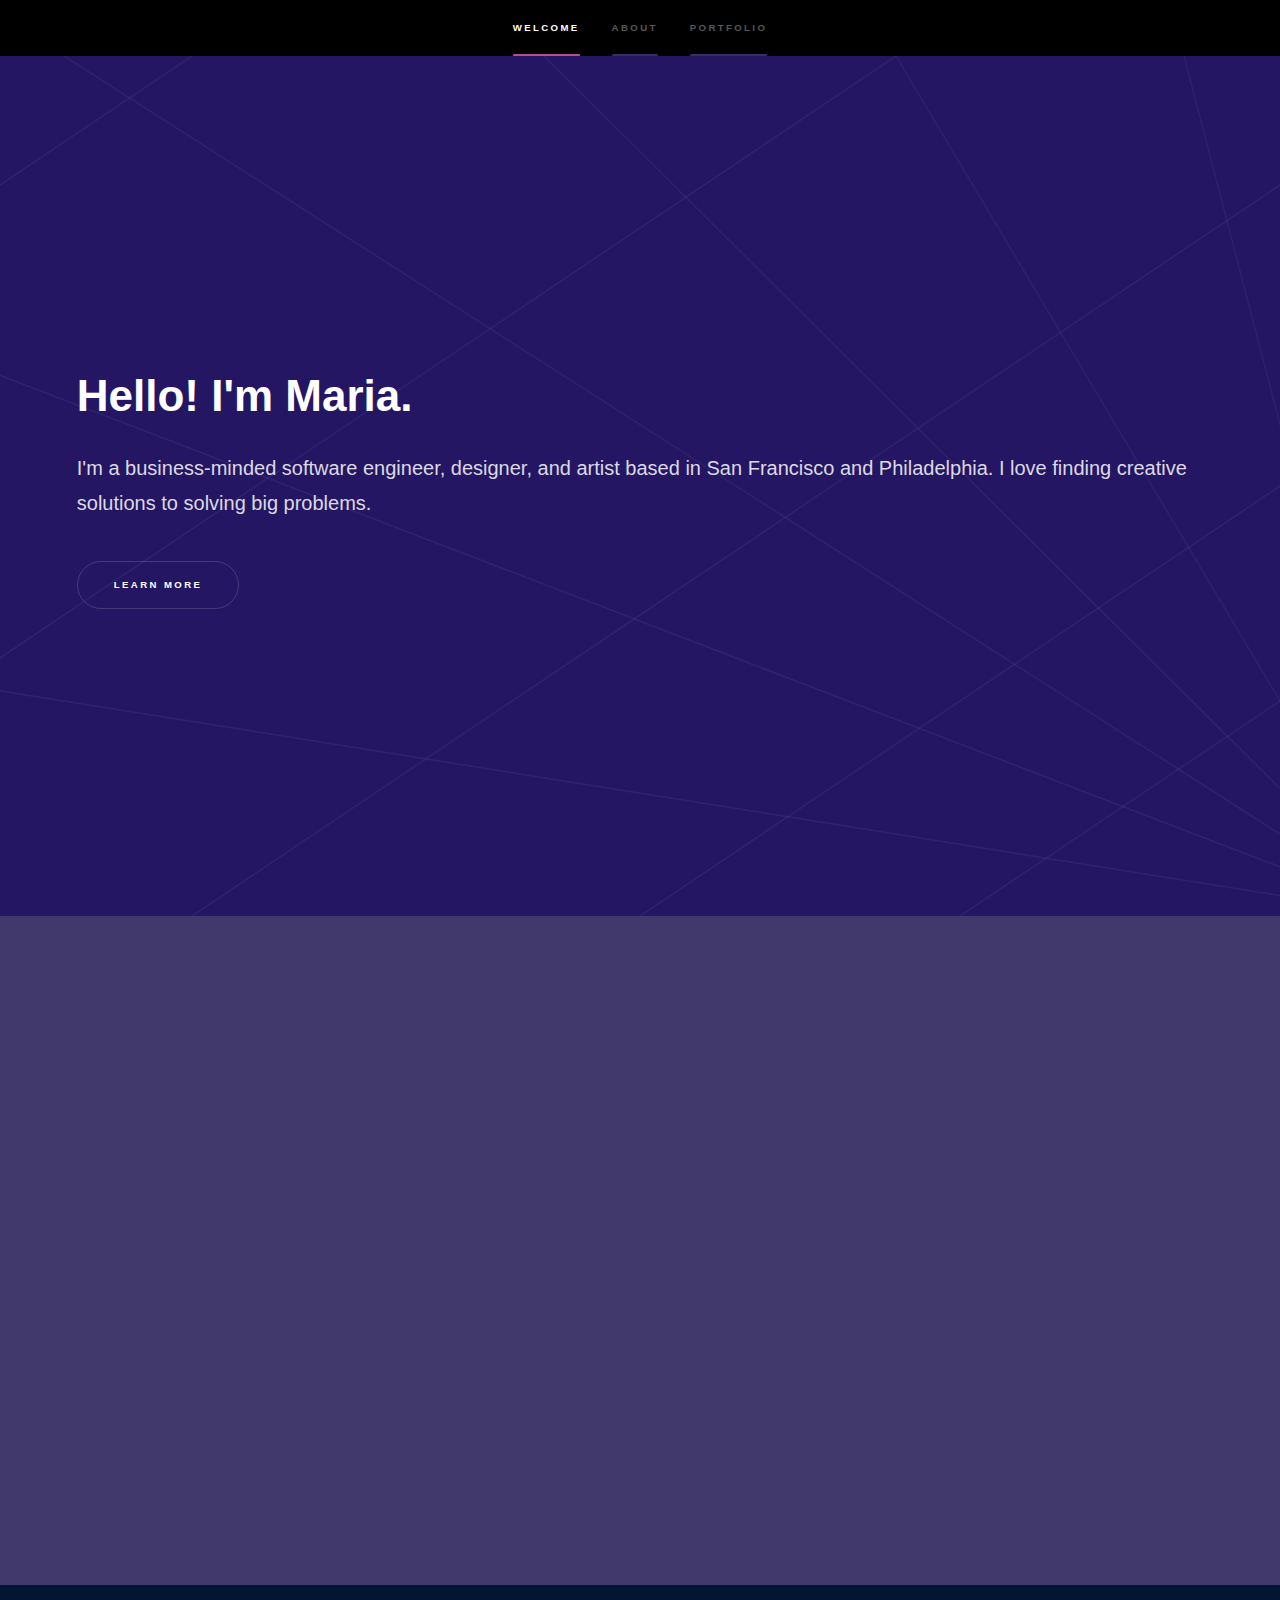
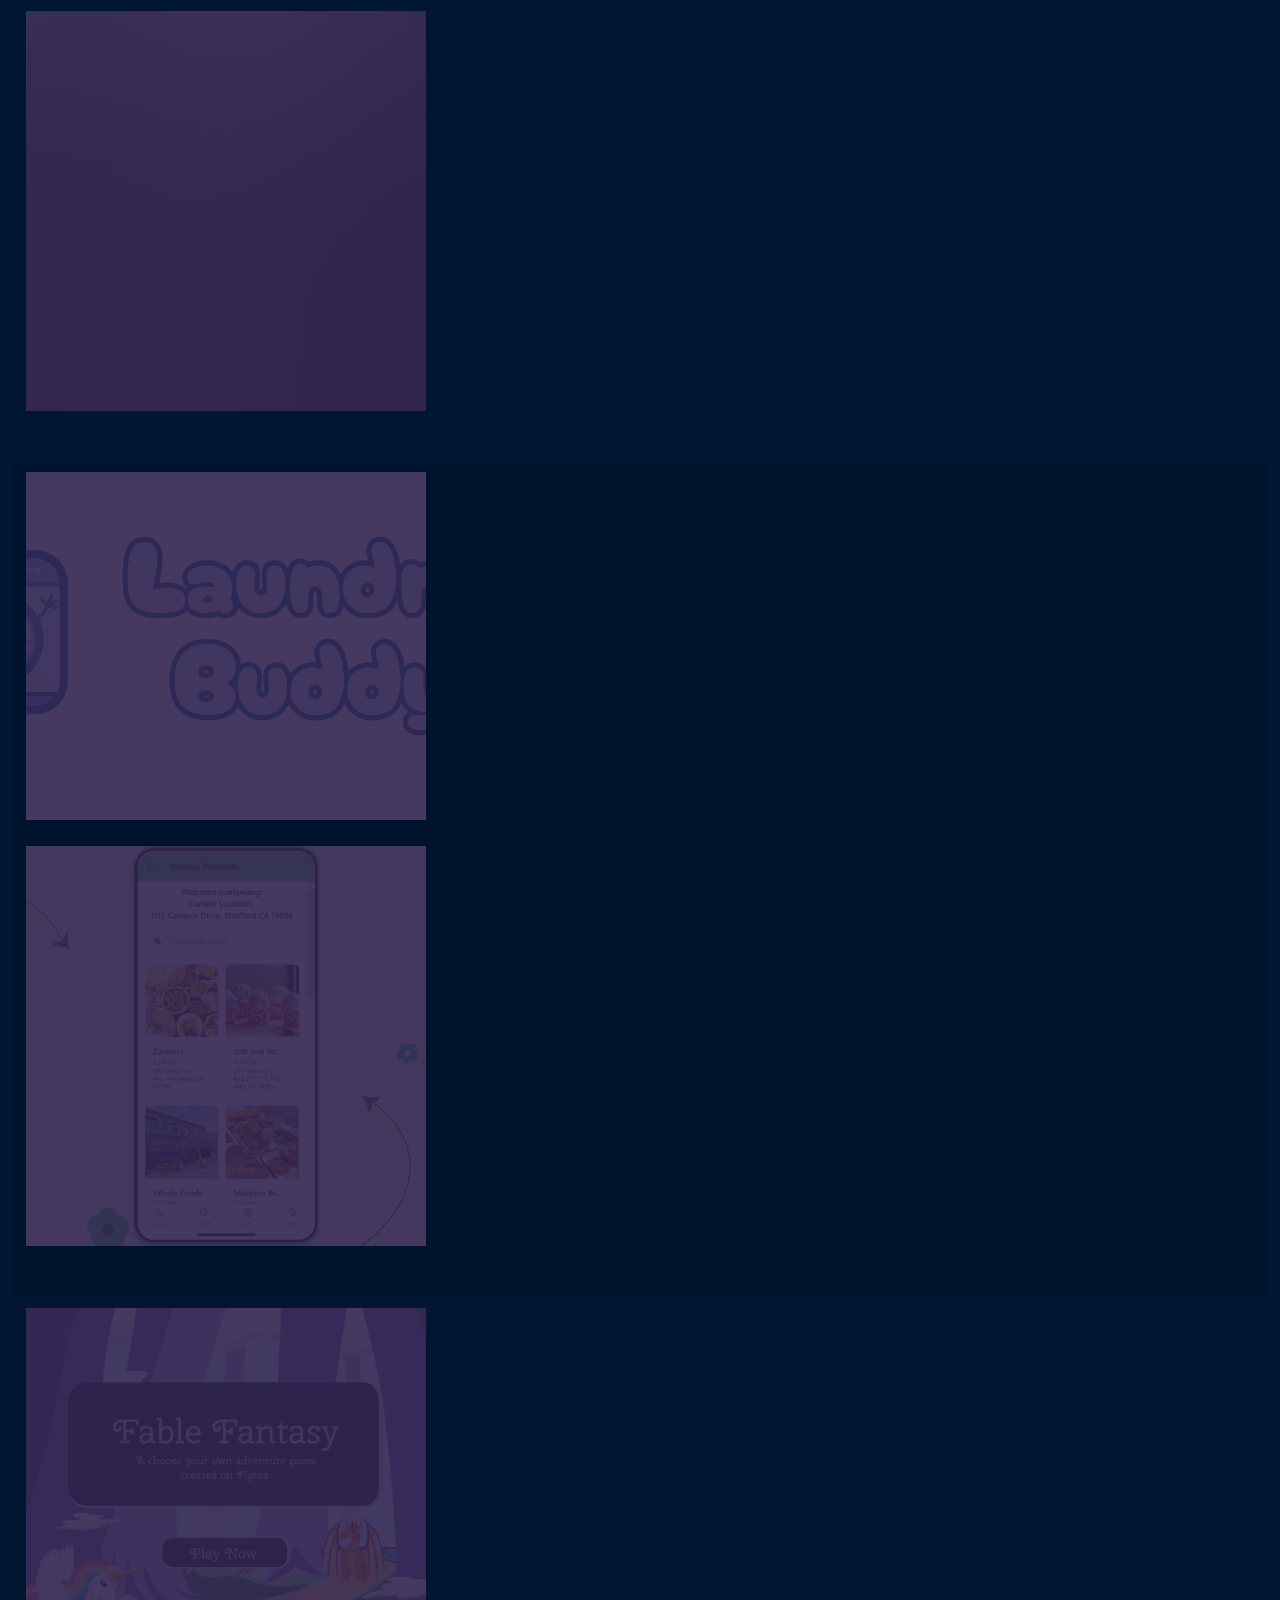
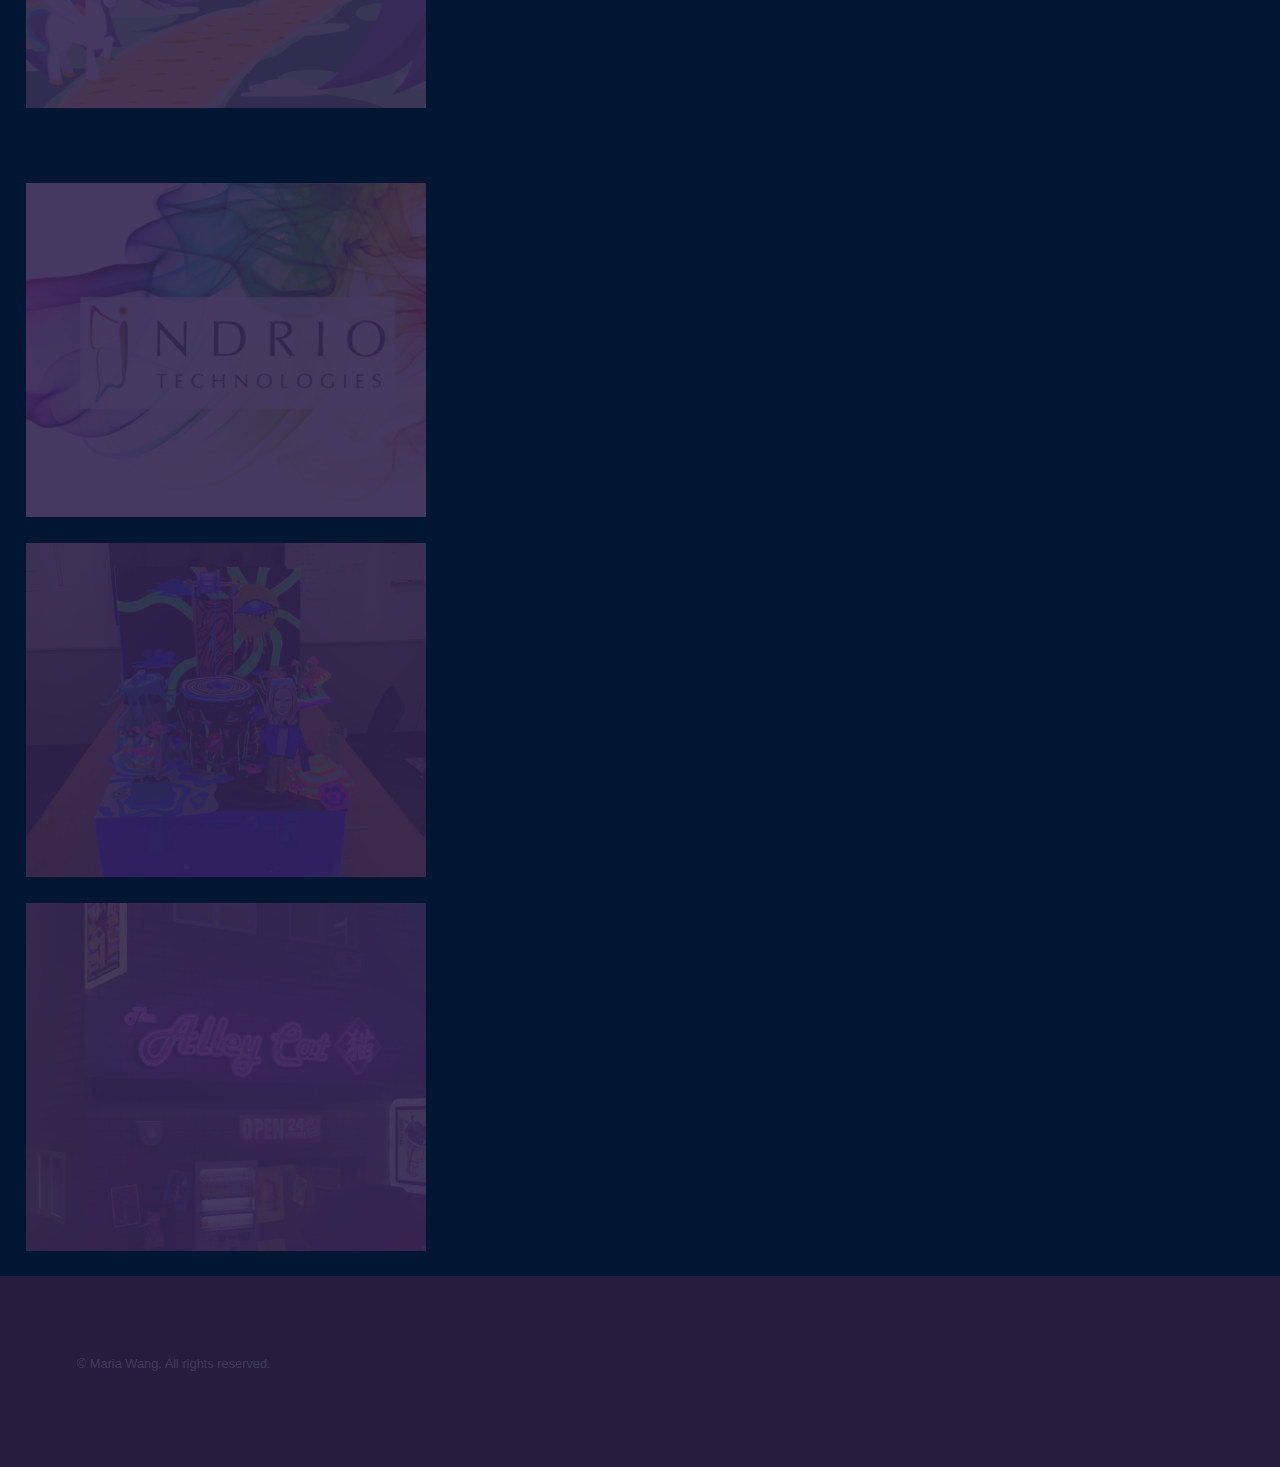
==== commit 4ec3d872: "some aesthetic changes" ====
--- a/index.html
+++ b/index.html
@@ -143,7 +143,7 @@
 									<p>A whimsical choose-your-own adventure game created on Figma. All vectors, art, and storylines are original. I primarily worked on Figma interactions, animation-friendly vectors, and collaborated with Ryan on the design language and color palette of the storylines.</p>
 									<ul class="actions">
 										<li><a href="https://www.figma.com/community/file/1211294767256677250/fable-fantasy-a-choose-your-own-adventure-game" class="button primary">Live Demo</a></li>
-                                        <li><a href="https://www.ryanlian.com/design/fable-fantasy" class="button primary">Overview</a> <p>(Courtesy of Ryan Lian)</p></li>
+                                        <li><a href="https://www.ryanlian.com/design/fable-fantasy" class="button primary">Overview</a> <p><font size="-3px">(Courtesy of Ryan Lian)</font></p></li>
                                         <li><blockquote>Figma, Procreate, Vectornator</blockquote></li>
                                     </ul>
 								</div>
@@ -253,7 +253,7 @@
             -->
 
 		<!-- Footer -->
-			<footer id="footer" class="wrapper style1">
+			<footer id="footer" class="wrapper alt">
 				<div class="inner">
 					<ul class="menu">
 						<li><p>&copy; Maria Wang. All rights reserved.</p></li>
--- a/assets/css/main.css
+++ b/assets/css/main.css
@@ -115,9 +115,9 @@
 /* Type */
 
 	body, input, select, textarea {
-		color: rgba(255, 255, 255, 0.55);
+		color: rgba(255, 255, 255, 0.844);
 		font-family: Arial, Helvetica, sans-serif;
-		font-size: 16.5pt;
+		font-size: 20pt;
 		font-weight: normal;
 		line-height: 1.75;
 	}
@@ -3018,6 +3018,7 @@
 			display: block;
 			position: relative;
 			width: 25em;
+            max-height: 25em;
 		}
 
 			.spotlights > section > .image img {
@@ -3257,7 +3258,7 @@
 		}
 
 		.wrapper.style2 {
-			background-color: #000000;
+			background-color: rgb(0, 22, 50);
 		}
 
 		.wrapper.style2-alt {
@@ -3265,7 +3266,7 @@
 		}
 
 		.wrapper.style3 {
-			background-color: #551663;
+			background-color: #41396B;
 		}
 
 		.wrapper.style3-alt {
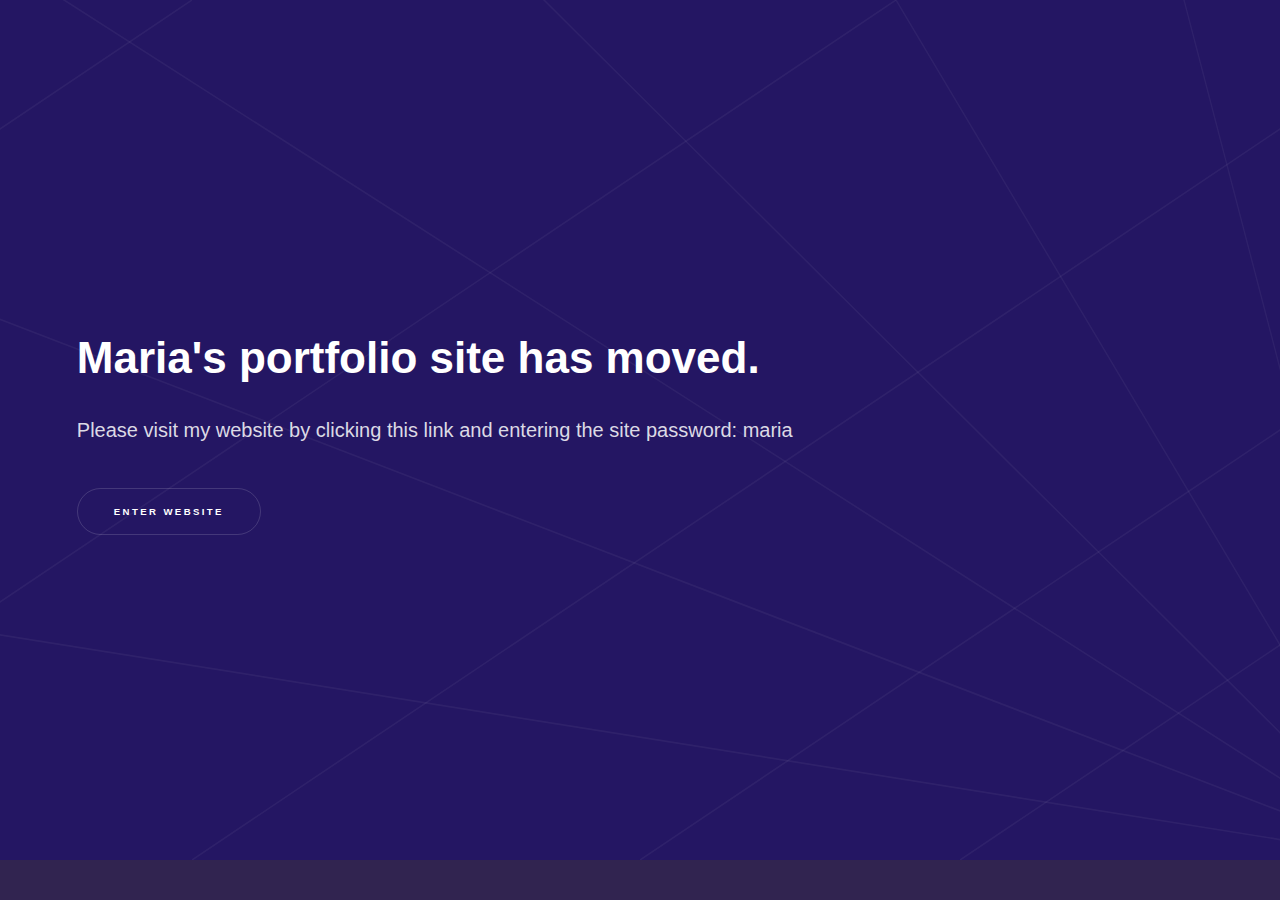
==== commit 9c3c882d: "changed link" ====
--- a/index.html
+++ b/index.html
@@ -15,20 +15,6 @@
 	</head>
 	<body class="is-preload">
 
-		<!-- Sidebar -->
-			<section id="sidebar">
-				<div class="inner">
-					<nav>
-						<ul>
-							<li><a href="#intro">Welcome</a></li>
-							<li><a href="#one">About</a></li>
-							<li><a href="#two">Portfolio</a></li>
-							<!-- <li><a href="#three">Contact</a></li> -->
-						</ul>
-					</nav>
-                    
-				</div>
-			</section>
 
 		<!-- Wrapper -->
 			<div id="wrapper">
@@ -36,230 +22,15 @@
 				<!-- Intro -->
 					<section id="intro" class="wrapper style1 fullscreen fade-up">
 						<div class="inner">
-                            <h1>Hello! I'm Maria.</h1>
-                            <p>I'm a business-minded software engineer, designer, and artist based in San Francisco and Philadelphia. I love finding creative solutions to solving big problems.</p>
+                            <h1>Maria's portfolio site has moved.</h1>
+                            <p>Please visit my website by clicking this link and entering the site password: maria</p>
                             <ul class="actions">
-                                <li><a href="#one" class="button scrolly">Learn More</a></li>
+                                <li><a href="https://siegeofravens.squarespace.com/" class="button scrolly">Enter Website</a></li>
                             </ul>
 						</div>
 					</section>
 
-				<!-- One: About -->
-					<section id="one" class="wrapper style3 fade-up">
-						<div class="inner">
-                            
-                            <div class="split style1">
-                                
-								<section>
-                                    <h2>About Me!</h2>
-							        <p>Hello! I'm an undergradate at Stanford University majoring in Design (AI + UI/UX track) and Computer Science (Human-Computer Interaction track). I'm interested in the intersection between technology, design, and social impact.</p>
-                                    
-                                    <section>
-                                        <h3>Research and Publications</h3>
-                                        <p><u>The Illusion of Empathy? Notes on Displays of Emotion in Human-Computer Interaction</u>: To be published at the ACM (Association of Computing Machinery) CHI conference on Human Factors in Computing Systems 2024</p>
-                                        <p><u>Designing Ethical AI Healthcare Technology for Older Adults</u>: Currently writing, prospective for ACM on Interactive, Mobile, Wearable and Ubiquitous Technologies 2024</p>
-                                    </section>
-                                    
-                                    <h3>Interests!</h3>
-                                    <p>renewables, volunteering, visual arts, indie music, museums, reading, chess, skateboarding, fashion, birds, sustainability, poetry, entrepreneurship, electric vehicles</p>
-                                    
-								</section>
-								<section>
-									<ul class="contact">
-										<li>
-											<span class="image fit-profilepic"><img src="images/profile_pic.jpg" alt="" /></span>
-										</li>
-                                        <li>
-											<h3>Locations</h3>
-											<p>Stanford, CA<br />
-											Philadelphia, PA</p>
-										</li>
-										<li>
-											<h3>Socials</h3>
-											<ul class="icons">
-                                                <li><a href="https://www.linkedin.com/in/maria-wang/" class="icon brands fa-linkedin-in"><span class="label">LinkedIn</span></a></li>
-                                                <li><a href="https://www.figma.com/@siegeofravens" class="icon brands fa-figma"><span class="label">Figma</span></a></li>
-                                                <!-- <li><a href="https://github.com/siegeofravens" class="icon brands fa-github"><span class="label">GitHub</span></a></li> -->
-                                            </ul>
-										</li>
-                                        <li>
-                                            <h3>Contact me!</h3>
-                                            <p>mariawg@stanford.edu</p>
-                                        </li>
-									</ul>
-								</section>
-							</div>
-						</div>
-					</section>
 
-				<!-- Two: Portfolio -->
-					<section id="two" class="wrapper style2 spotlights">
-						<section class="wrapper">
-							<a class="image"><img src="images/pic02.jpg" alt="" data-position="center center" /></a>
-							<div class="content">
-								<div class="inner">
-									<h2>Interval: Musical Matchmaking</h2>
-									<p>Social app algorithmically matching users with their Spotify data.</p>
-                                    <p>In a team of three, I am the lead front-end developer, designer, and user researcher. Currently working on early-stage user testing, refining the algorithm, and designing a consistent visual language.</p>
-									<ul class="actions">
-										<!-- <li><a href="https://devpost.com/software/redeal" class="button primary">Devpost</a></li> -->
-                                        <li><blockquote>HTML, CSS, JavaScript, PHP, Figma, MySQL, Python</blockquote></li>
-                                    </ul>
-								</div>
-							</div>
-						</section>
-                        <section class="wrapper">
-							<a href="https://www.figma.com/community/file/1217407908142702538/laundry-buddy-management-system" class="image"><img src="images/laundry-buddy-cover.png" alt="" data-position="center center" /></a>
-							<div class="content">
-								<div class="inner">
-									<h2>Laundry Buddy: Laundy Management System</h2>
-									<p>An app concept inspired from user research from college students. I designed a complete app wireframe and branding.</p>
-                                    <ul class="actions">
-										<li><a href="https://www.figma.com/community/file/1217407908142702538/laundry-buddy-management-system" class="button primary">Live Demo</a></li>
-                                        <li><blockquote>Figma</blockquote></li>
-                                    </ul>
-								</div>
-							</div>
-						</section>
-                        <section class="wrapper">
-							<a href="https://devpost.com/software/redeal" class="image"><img src="images/ReDeal-cover.jpg" alt="" data-position="center center" /></a>
-							<div class="content">
-								<div class="inner">
-									<h2>ReDeal: Marketplace App</h2>
-									<p>App facilitating sustainable, affordable shopping that prevents food and inventory waste. Built on ReTool using JavaScript, MongoDB, and HTML/CSS.</p>
-									<p>In a team of four, I designed and developed the front-end while also collaborating on database architecture.</p>
-                                    <ul class="actions">
-										<li><a href="https://devpost.com/software/redeal" class="button primary">Devpost</a></li>
-                                        <li><blockquote>HTML, CSS, JavaScript, Retool, MongoDB, Figma</blockquote></li>
-                                    </ul>
-								</div>
-							</div>
-						</section>
-						<section class="wrapper">
-							<a href="https://www.figma.com/community/file/1211294767256677250" class="image"><img src="images/fable-fantasy-cover.jpg" alt="" data-position="center center" /></a>
-							<div class="content">
-								<div class="inner">
-									<h2>Fable Fantasy: A Choose-Your-Own-Adventure Game</h2>
-									<p>A whimsical choose-your-own adventure game created on Figma. All vectors, art, and storylines are original. I primarily worked on Figma interactions, animation-friendly vectors, and collaborated with Ryan on the design language and color palette of the storylines.</p>
-									<ul class="actions">
-										<li><a href="https://www.figma.com/community/file/1211294767256677250/fable-fantasy-a-choose-your-own-adventure-game" class="button primary">Live Demo</a></li>
-                                        <li><a href="https://www.ryanlian.com/design/fable-fantasy" class="button primary">Overview</a> <p><font size="-3px">(Courtesy of Ryan Lian)</font></p></li>
-                                        <li><blockquote>Figma, Procreate, Vectornator</blockquote></li>
-                                    </ul>
-								</div>
-							</div>
-						</section>
-                        <section class="wrapper">
-							<a href="https://www.indriotech.com/" class="image"><img src="images/indrio-website-cover.jpg" alt="" data-position="center center" /></a>
-							<div class="content">
-								<div class="inner">
-									<h2>Indrio Technologies Website</h2>
-									<p>A simple website for a startup, built on Webflow.</p>
-									<ul class="actions">
-										<li><a href="https://www.indriotech.com/" class="button primary">Website</a></li>
-                                        <li><blockquote>Webflow, HTML, CSS, JavaScript</blockquote></li>
-                                    </ul>
-								</div>
-							</div>
-						</section>
-						<section class="wrapper">
-							<a class="image"><img src="images/illusionland-cover.JPG" alt="" data-position="25% 25%" /></a>
-							<div class="content">
-								<div class="inner">
-									<h2>Illusionland: Paper Automata</h2>
-									<p>Creative automaton of a scene using foamboard and unique mechanics. </p>
-									<ul class="actions">
-										<!-- <li><a href="#" class="button">Learn more</a></li> -->
-									</ul>
-								</div>
-							</div>
-						</section>
-                        <section class="wrapper">
-							<a class="image"><img src="images/alleycat-cover.png" alt="" data-position="25% 25%" /></a>
-							<div class="content">
-								<div class="inner">
-									<h2>Alley Cat Blender Rendering</h2>
-									<p>Art created using Blender's ray tracing engine (Cycles). Uses original geometry, materials, and textures. </p>
-									<ul class="actions">
-										<!-- <li><a href="#" class="button">Learn more</a></li> -->
-                                        <li><blockquote>Blender, Python</blockquote></li>
-									</ul>
-								</div>
-							</div>
-						</section>
-					</section>
-
-
-
-				<!-- Three 
-					<section id="three" class="wrapper style1 fade-up">
-						<div class="inner">
-							<h2>Get in touch</h2>
-							<p>Phasellus convallis elit id ullamcorper pulvinar. Duis aliquam turpis mauris, eu ultricies erat malesuada quis. Aliquam dapibus, lacus eget hendrerit bibendum, urna est aliquam sem, sit amet imperdiet est velit quis lorem.</p>
-							<div class="split style1">
-								<section>
-									<form method="post" action="#">
-										<div class="fields">
-											<div class="field half">
-												<label for="name">Name</label>
-												<input type="text" name="name" id="name" />
-											</div>
-											<div class="field half">
-												<label for="email">Email</label>
-												<input type="text" name="email" id="email" />
-											</div>
-											<div class="field">
-												<label for="message">Message</label>
-												<textarea name="message" id="message" rows="5"></textarea>
-											</div>
-										</div>
-										<ul class="actions">
-											<li><a href="" class="button submit">Send Message</a></li>
-										</ul>
-									</form>
-								</section>
-								<section>
-									<ul class="contact">
-										<li>
-											<h3>Address</h3>
-											<span>12345 Somewhere Road #654<br />
-											Nashville, TN 00000-0000<br />
-											USA</span>
-										</li>
-										<li>
-											<h3>Email</h3>
-											<a href="#">user@untitled.tld</a>
-										</li>
-										<li>
-											<h3>Phone</h3>
-											<span>(000) 000-0000</span>
-										</li>
-										<li>
-											<h3>Social</h3>
-											<ul class="icons">
-                                                <li><a href="https://www.linkedin.com/in/maria-wang-stanford/" class="icon brands fa-linkedin-in"><span class="label">LinkedIn</span></a></li>
-                                                <li><a href="https://www.figma.com/@siegeofravens" class="icon brands fa-figma"><span class="label">Facebook</span></a></li>
-                                                <li><a href="https://github.com/siegeofravens" class="icon brands fa-github"><span class="label">GitHub</span></a></li>
-                                                <li><a href="https://www.instagram.com/siegeofravens/" class="icon brands fa-instagram"><span class="label">Instagram</span></a></li>
-                                            </ul>
-										</li>
-									</ul>
-								</section>
-							</div>
-						</div>
-					</section>
-
-			</div>
-            -->
-
-		<!-- Footer -->
-			<footer id="footer" class="wrapper alt">
-				<div class="inner">
-					<ul class="menu">
-						<li><p>&copy; Maria Wang. All rights reserved.</p></li>
-					</ul>
-				</div>
-			</footer>
 
 		<!-- Scripts -->
 			<script src="assets/js/jquery.min.js"></script>
